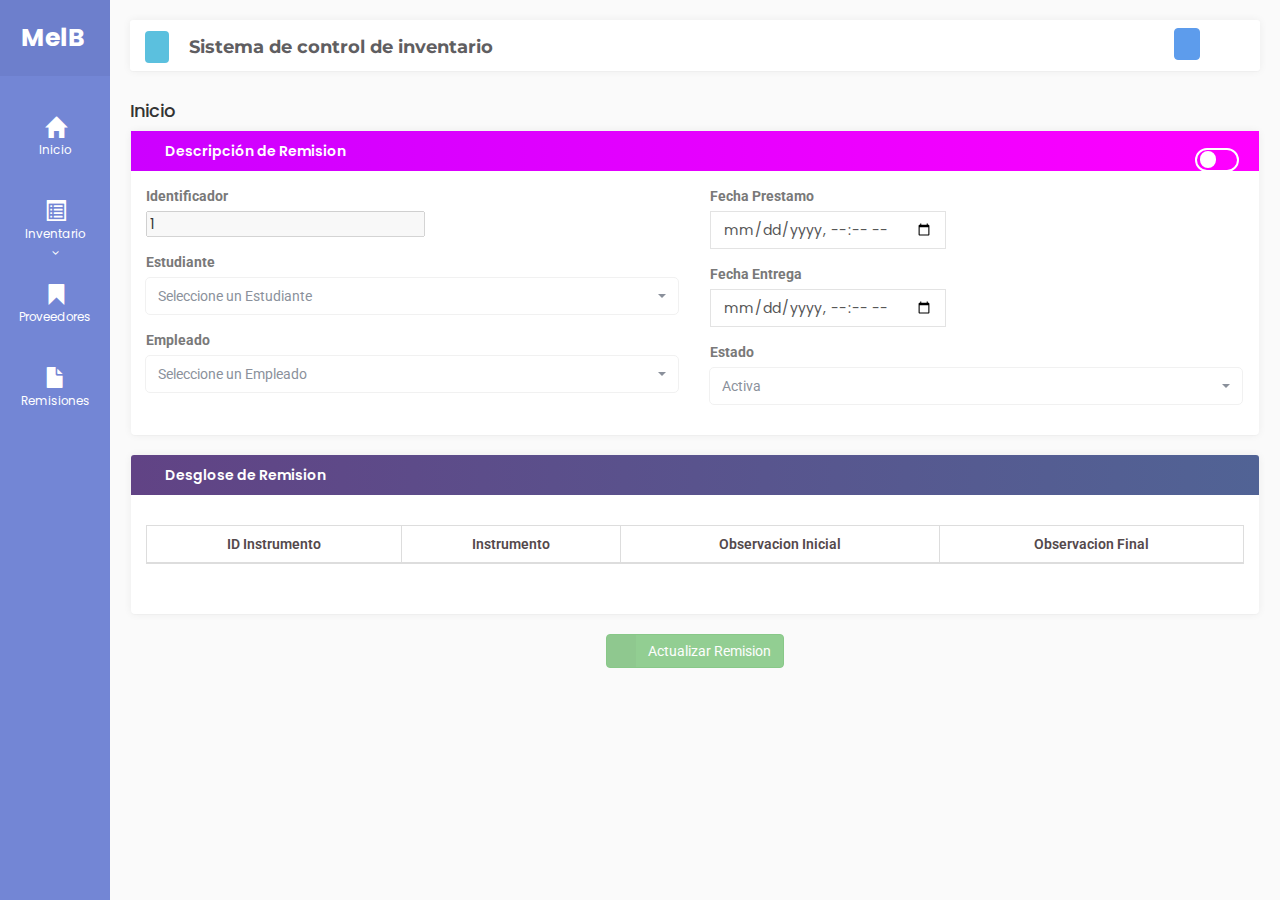
==== MelB/index.html @ 1e30f890 "29-04-2018 10:03" ====
<!DOCTYPE html>
<html>
<head>
        <meta http-equiv="Content-Type" content="text/html; charset=utf-8"/>
        <meta name="viewport" content="width=device-width, initial-scale=1.0"/>
        <meta http-equiv="X-UA-Compatible" content="IE=edge"/>
        <meta name="viewport" content="width=device-width, user-scalable=no, initial-scale=1.0, maximum-scale=1.0, minimum-scale=1.0"/>       
        <title>MelB - Sistema de inventario</title>        
        <link rel="Shortcut Icon" href="favicon.ico" type="image/x-icon"/>     
        <!-- Boostrap, fuentes e iconos -->
        <link rel="stylesheet" href="https://maxcdn.bootstrapcdn.com/bootstrap/3.3.7/css/bootstrap.min.css"/>
        <link href="https://fonts.googleapis.com/css?family=Roboto" rel="stylesheet">
        <link rel="stylesheet" href="https://code.ionicframework.com/ionicons/2.0.1/css/ionicons.min.css">       
        <link href="https://fonts.googleapis.com/css?family=Montserrat" rel="stylesheet">

        <!-- Plugins CSS -->
        <link href="plugins/datatables/jquery.dataTables.min.css" rel="stylesheet" type="text/css"/>
        <link href="plugins/datatables/buttons.bootstrap.min.css" rel="stylesheet" type="text/css"/>  
        <link href="plugins/bootstrap-select/css/bootstrap-select.min.css" rel="stylesheet" />  
        <link href="plugins/datatables/dataTables.bootstrap.min.css" rel="stylesheet" type="text/css"/>
        <link href="plugins/bootstrap-colorpicker/css/bootstrap-colorpicker.min.css" rel="stylesheet">
        <link href="plugins/bootstrap-touchspin/css/jquery.bootstrap-touchspin.min.css" rel="stylesheet" />
        <link href="plugins/SweetAlert/sweetalert2.min.css" rel="stylesheet">
        <link href="Content/Estilos.css" rel="stylesheet" /> 
</head>
<body>
    <!--Contenedor Global-->
    <div class="wrapper">
        <!-- Contenedor SideBar-->
        <div class="contentsidebar">                
            <!-- Sidebar Holder -->
            <nav id="sidebar" class="active">
                <div class="sidebar-header">
                    <h3>Musica en los barrios</h3>
                    <strong>MelB</strong>
                </div>
                <ul class="list-unstyled components">
                    <li id="menuinicio">
                        <a href="#">
                            <i class="glyphicon glyphicon-home"></i>
                            Inicio
                        </a>
                    </li>                                                                                                       
                    <li>
                        <a href="#pageSubmenu" data-toggle="collapse" aria-expanded="false">
                            <i class="glyphicon glyphicon-list-alt"></i>
                                Inventario
                        </a>

                        <ul class="collapse list-unstyled" aria-expanded="true" id="pageSubmenu">
                            <li id="estuchessubmenu"><a href="#">Estuches</a></li>
                            <li id="instrumentossubmenu"><a href="#">Instrumentos</a></li>                                                           
                        </ul>
                        <a href ="#"  id="proveedoressubmenu" >
                            <i class="glyphicon glyphicon-bookmark"></i> Proveedores                                
                        </a>
                        <a href="#" id="remisionessubmenu" >
                            <i class="glyphicon glyphicon-file"></i> Remisiones
                        </a>
                    </li>                        
                </ul>
                
            </nav>
        </div>
        

        <!-- Page Content Holder - Contenedor NavBar-->
        <div id="content">
            <nav class="navbar navbar-default" id="cabezera_header">
                <div class="container-fluid">

                    <div class="navbar-header" id="Header_Nav">
                        <button type="button" id="sidebarCollapse" class="btn btn-info navbar-btn">
                            <i class="ion-navicon-round" data-pack="default" data-tags="menu, hamburger, slide menu"></i>
                        </button>
                    </div>

                    <div class="collapse navbar-collapse" id="bs-example-navbar-collapse-1">
                        <ul class="nav navbar-nav navbar-left">
                            <h3 class="TextNavHeader"> Sistema de control de inventario</h3>                                        
                        </ul>
                        <ul class="nav navbar-nav navbar-right" id="Form_Right">                

                            <form class="navbar-form navbar-left" role="search">
                                <button id="Actualizar" type="button" class="btn waves-effect waves-light btn-primary btn-color" onclick="">
                                    <i class="ion-loop" data-pack="default" data-tags="refresh"></i>                                  
                                </button>
                                <button id="ADD" type="button" class="btn waves-effect waves-light btn-primary btn-color">
                                    <span class="btn-label"><i class="ion-music-note" data-pack="default" data-tags="add, include, new, invite, +"></i>
                                    </span>   Añadir Instrumento               
                                </button>
                                <div class="input-group m-t-10" id="Busqueda_Form">
                                    <input type="number" id="Descripcion_Instrumento" class="form-control" placeholder="ID" maxlength="50">
                                    <span class="input-group-btn">
                                        <button id="Buscar_Boton" type="button" class="btn waves-effect waves-light btn-primary btn-color"><i class="ion-search active" data-pack="default" data-tags="magnifying glass"></i></button>
                                    </span>
                                </div>
                            </form>
                        </ul>                            
                    </div>
                </div>
            </nav>


            <div>                    
                <!--  contenedor extra para las vistas del sidebar-->
                <div id="Inicio">
                    <h4>Inicio</h4>                                                                                
                </div>
               
                <div id="Instrumentos">
                    <div class="row" id="row_instrumento"> 

                         <div class="panel panel-color panel-danger">
                            <div class="panel-heading">
                                <i class="ion-search" aria-hidden="true"></i>
                                <h3 class="TextoHeader">Filtros</h3>                                        
                            </div>
                            <div class="panel-body">
                               
                            </div>
                        </div>

                        <div class="panel panel-color panel-danger">
                            <div class="panel-heading">
                                <i class="ion-music-note" aria-hidden="true"></i>
                                <h3 class="TextoHeader">Instrumentos registrados en inventario</h3>                                        
                            </div>
                            <div class="panel-body">
                                <div class="table-responsive">
                                    <table id="Instrumento_T" class="table table-striped table-bordered dt-responsive nowrap">
                                        <thead>
                                            <tr>
                                                <th>ID</th>
                                                <th>Imagen</th>
                                                <th>Tipo</th>
                                                <th>Marca</th>
                                                <th>Disponibilidad</th>
                                                <th>Ubicación</th>
                                                <th>Detalle</th>
                                                <th>Eliminar</th>                                                           
                                            </tr>
                                        </thead>
                                        <tbody id="Instrumento_TBody">                                                                                                                                                                                          
                                        </tbody>
                                    </table>
                                </div>
                            </div>
                        </div>
                    </div>             
                </div>

                <div id="Instrumento_Detalle">
                    <div class="row" id="row_instrumento_Detalle">                     
                        <div class="panel panel-color panel-danger ">
                            <div class="panel-heading">                                        
                                <i class="ion-music-note" aria-hidden="true"></i>
                                <h3 id="Header_Instrumento_Texto" class="TextoHeader">Descripción del instrumento</h3>
                                <div class="FlotarDerecha">
                                    <i class="ion-grid" data-pack="default" data-tags="menu"></i>                           
                                    <div class="onoffswitch">                                             
                                        <input type="checkbox" name="onoffswitch" class="onoffswitch-checkbox" id="Switch_Editar">
                                        <label class="onoffswitch-label" for="Switch_Editar">
                                            <span class="onoffswitch-inner"></span>
                                            <span class="onoffswitch-switch"></span>
                                        </label>
                                    </div>
                                </div>
                            </div>
                            
                            <div class="panel-body">
                                <div class="row">
                                    <div class="col-sm-3 ">
                                        <img id="Imagen_Instrumento" class="img-thumbnail">
                                        <input type="file" name="Cambiar_Imagen_Instrumento" id="Imagen_Archivo" onchange="Imagen_Instrumento(event)" accept="image/x-png,image/gif,image/jpeg" >
                                        <button id="Cambiar_Imagen_Instrumento" type="button" class="btn btn-Custom" disabled>
                                           <span class="btn-label"><i class="ion-image" data-pack="default" data-tags="photo"></i></span>
                                            Cambiar imagen
                                        </button>                                               
                                    </div>

                                    <div class="col-sm-9 ">
                                        <div class="row">
                                            <div class="col-md-6">
                                                <div class="p-20">
                                                    <form>
                                                        <div class="form-group">
                                                            <label class="control-label">Identificador</label>
                                                            <div class="form-group">
                                                                <input id="ID_Instrumento" type="text" value="1" name="ID_Instrumento" data-bts-min="1" data-bts-max="2000000"  data-bts-mousewheel="true" data-bts-button-down-class="btn waves-effect waves-light btn-primary btn-color" data-bts-button-up-class="btn waves-effect waves-light btn-primary btn-color" disabled />
                                                            </div>
                                                        </div>

                                                        <div class="form-group">
                                                            <label class="control-label">Color</label>
                                                            <div class="input-group m-t-10">
                                                                <select id="Color_Instrumento" class="selectpicker" data-style="btn-white" disabled>
                                                                    <option>Rojo</option>
                                                                    <option >Naranja</option>
                                                                    <option >Amarillo</option>
                                                                    <option >Morado</option>
                                                                    <option >Azul</option>
                                                                    <option >Verde</option>
                                                                    <option >Rosado</option>
                                                                    <option >Negro</option>
                                                                    <option >Gris</option>
                                                                </select>                       
                                                            </div>    
                                                        </div>

                                                        <div class="form-group">
                                                            <label class="control-label">Proveedor</label>
                                                            <div class="input-group m-t-10">                         
                                                                <select data-live-search="true" name="Proveedor_Instrumento" id="Proveedor_Instrumento" class="selectpicker" data-style="btn-white" disabled>
                                                                </select>                    
                                                            </div>
                                                        </div> 

                                                        <div class="form-group">
                                                            <label class="control-label">Material</label>
                                                                <div class="input-group m-t-10">                            
                                                                    <select id="Material_Instrumento" class="selectpicker" data-style="btn-white" disabled>
                                                                        <option>Madera</option>
                                                                        <option>Metal</option>
                                                                        <option>Plastico</option>                
                                                                    </select>                    
                                                                </div>
                                                        </div>   

                                                        <div class="form-group">
                                                            <label class="control-label">Estado</label>
                                                            <div class="input-group m-t-10">
                                                               <select id="Estado_Instrumento" class="selectpicker" data-style="btn-white"     disabled>
                                                                    <option >Excelente</option>
                                                                    <option >Muy bueno</option>
                                                                    <option >Bueno</option>
                                                                    <option >Deteriorado</option>
                                                                    <option >Extraviado</option>
                                                                </select>                    
                                                            </div>
                                                        </div>    

                                                        <div class="form-group" id="Estante_Campo">
                                                            <label class="control-label">Estante</label>
                                                            <div class="form-group">
                                                                <input id="Estante_Instrumento" type="text" value="1" name="Estante" data-bts-min="1" data-bts-max="20"  data-bts-mousewheel="true" data-bts-button-down-class="btn waves-effect waves-light btn-primary btn-color" data-bts-button-up-class="btn waves-effect waves-light btn-primary btn-color" disabled />
                                                            </div>
                                                        </div>

                                                        <div class="form-group" id="Campo_Aula">
                                                            <label class="control-label">Aula</label>
                                                            <div class="input-group m-t-10">
                                                               <select id="Aula_Clase" class="selectpicker" data-style="btn-white"     disabled>
                                                                   
                                                                </select>                    
                                                            </div>
                                                        </div>  
                                                    </form>
                                                </div>
                                            </div>
                                                
                                            <div class="col-md-6">
                                                <div class="p-20">
                                                    <form>     
                                                        <div class="form-group"> 
                                                            <label class="control-label">Tipo</label>
                                                                <div class="input-group m-t-10">                                                   
                                                                    <select id="Tipo_Instrumento" class="selectpicker" data-style="btn-white" disabled>
                                                                        <optgroup label="Viento">
                                                                            <option>Flauta Dulce</option>
                                                                            <option>Flauta Traversa</option>
                                                                            <option>Clarinete</option>
                                                                        </optgroup>
                                                                        <optgroup label="Cuerda">
                                                                            <option>Violin</option> 
                                                                            <option>Viola</option> 
                                                                            <option>Cello</option>                               
                                                                        </optgroup>
                                                                        <optgroup label="Guitarra">
                                                                            <option>Guitarra</option>
                                                                        </optgroup>
                                                                    </select>                    
                                                                </div>
                                                        </div>
                                                        
                                                        <div class="form-group">
                                                            <label class="control-label">Marca</label>
                                                                <div class="input-group m-t-10">
                                                                    <input id="Marca_Instrumento" type="text" class="form-control" placeholder="Marca del instrumento" maxlength="25" disabled>
                                                                    <span class="input-group-btn">
                                                                        <button type="button" class="btn waves-effect waves-light btn-primary btn-color"><i class="ion-pricetag" data-pack="default" data-tags="credit, debit, money, shopping, cash, dollars, $"></i></button>
                                                                    </span>
                                                                </div>
                                                        </div>

                                                        <div class="form-group">
                                                            <label class="control-label">Estuche</label>
                                                                <div class="input-group m-t-10" disabled>                                       
                                                                    <select data-live-search="true" id="Estuche_Instrumento" name="Estuche_Instrumento" title="Selecciona un estuche" class="selectpicker" data-style="btn-white" disabled>
                                                                    </select>                    
                                                                </div>
                                                        </div>        

                                                        <div class="form-group">
                                                            <label class="control-label">Descripción</label>
                                                            <div class="input-group m-t-10">
                                                                <input id="Descripcion_Inst" type="text" class="form-control" placeholder="Descripción del instrumento" maxlength="50" disabled>
                                                                <span class="input-group-btn">
                                                                    <button type="button" class="btn waves-effect waves-light btn-primary btn-color"><i class="ion-clipboard" data-pack="default" data-tags="credit, debit, money, shopping, cash, dollars, $"></i></button>
                                                                </span>
                                                            </div>
                                                        </div>

                                                        <div class="form-group">
                                                            <label class="control-label">Ubicación</label>
                                                            <div class="input-group m-t-10">                                                            
                                                                <select id="Ubicacion_Instrumento" class="selectpicker" data-style="btn-white" disabled>        
                                                                    <option>Bodega</option>
                                                                    <option>Aula</option>
                                                                </select>                    
                                                            </div>
                                                        </div>  

                                                        <div class="form-group" id="Form_gaveta">
                                                            <label class="control-label">Gaveta</label>
                                                                <div class="form-group">
                                                                    <input id="Gaveta_Instrumento" type="text" value="1" name="Gaveta" data-bts-min="1" data-bts-max="20"  data-bts-mousewheel="true" data-bts-button-down-class="btn waves-effect waves-light btn-primary btn-color" data-bts-button-up-class="btn waves-effect waves-light btn-primary btn-color" disabled />
                                                                </div>
                                                        </div>  
                                                    </form>
                                                </div>
                                            </div>                                                                                              
                                        </div>

                                        <div class="col-md-12 text-center">
                                            <button id="Actualizar_Instrumento" type="button" class="btn btn-success" disabled>
                                               <span class="btn-label"><i class="ion-upload active" data-pack="default" data-tags="storage, cloud"></i></span>Actualizar instrumento
                                            </button>  
                                        </div>
                                    </div>
                                </div>
                            </div>
                        </div>

                        <div class="panel panel-color panel-danger" id="Panel_Accesorios">
                            <div class="panel-heading Accesorios">                                        
                                <i class="ion-cube" aria-hidden="true"></i>
                                <h3 class="TextoHeader">Accesorios del instrumento</h3>
                                <div class="FlotarDerecha">
                                    <a href="javascript:void(0);" id="Añadir_Accesorio">
                                        <i class="ion-plus-round" data-pack="default" data-tags="menu"></i>    
                                    </a>                                                          
                                </div>
                            </div>
                            
                            <div class="panel-body ExtraPadding">
                                <div class="row">
                                    <table id="Accesorios_T" class="table table-striped table-bordered dt-responsive nowrap">
                                        <thead>
                                            <tr>
                                                <th>Nombre</th>
                                                <th>Descripcion</th>                                  
                                                <th>Actualizar</th>
                                                <th>Eliminar</th>                                                           
                                            </tr>
                                        </thead>
                                        <tbody id="Accesorios_TBody">                                                                                                                                                                                          
                                        </tbody>
                                    </table>
                                </div>
                            </div>
                        </div>                                            
                    </div>
                </div>               

                <div id="Proveedores">
                    <div class="row" id="row_proveedor">                     
                       <div class="panel panel-color panel-danger">
                            <div class="panel-heading2">
                                <i class="ion-person" aria-hidden="true"></i>
                                <h3 class="TextoHeader">Proveedores de Instrumentos</h3>
                            </div>
                            <div class="panel-body">
                                <div class="table-responsive">
                                    <table id="Proveedor_T" class="table table-striped table-bordered dt-responsive nowrap">
                                        <thead>
                                            <tr>
                                                <th>ID</th>
                                                <th>Imagen</th>
                                                <th>Nombre</th>
                                                <th>Telefono #1</th>
                                                <th>Correo</th>
                                                <th>Detalle</th>
                                                <th>Eliminar</th>                                                           
                                            </tr>
                                        </thead>
                                        <tbody id="Proveedor_TBody">
                                        </tbody>
                                    </table>
                                </div>
                            </div>
                        </div>
                    </div>
                </div>

                <div id="Proveedor_Detalle">
                    <div class="row" id="row_proveedor_Detalle">                     
                        <div class="panel panel-color panel-danger ">
                            <div class="panel-heading2">                                        
                                <i class="ion-person" aria-hidden="true"></i>
                                <h3 id="Header_Proveedor_Texto" class="TextoHeader">Descripción del Proveedor</h3>
                                <div class="FlotarDerecha">
                                    <i class="ion-grid" data-pack="default" data-tags="menu"></i>                           
                                    <div class="onoffswitch">                                             
                                        <input type="checkbox" name="onoffswitch" class="onoffswitch-checkbox" id="Switch_Editar_Proveedor">
                                        <label class="onoffswitch-label" for="Switch_Editar_Proveedor">
                                            <span class="onoffswitch-inner"></span>
                                            <span class="onoffswitch-switch"></span>
                                        </label>
                                    </div>
                                </div>
                            </div>
                            
                            <div class="panel-body">
                                <div class="row">
                                    <div class="col-sm-3 ">
                                        <img id="Imagen_Proveedor" class="img-thumbnail">
                                        <input type="file" name="Cambiar_Imagen_Proveedor" id="Imagen_Archivo_Proveedor" onchange="Imagen_Proveedor(event)" accept="image/x-png,image/gif,image/jpeg" >
                                        <button id="Cambiar_Imagen_Proveedor" type="button" class="btn btn-Custom" disabled>
                                           <span class="btn-label"><i class="ion-image" data-pack="default" data-tags="photo"></i></span>
                                            Cambiar imagen
                                        </button>                                               
                                    </div>

                                    <div class="col-sm-9">
                                        <div class="row">
                                            <div class="col-md-6">
                                                <div class="p-20">
                                                    <form>
                                                        <div class="form-group">
                                                            <label class="control-label">Identificador</label>
                                                            <div class="form-group">
                                                                <input id="ID_Proveedor" type="text" value="1" name="ID_Proveedor" data-bts-min="1" data-bts-max="2000000"  data-bts-mousewheel="true" data-bts-button-down-class="btn waves-effect waves-light btn-primary btn-color" data-bts-button-up-class="btn waves-effect waves-light btn-primary btn-color" disabled />
                                                            </div>
                                                        </div>

                                                        <div class="form-group">
                                                            <label class="control-label">Telefono #1</label>
                                                            <div class="input-group m-t-10">
                                                                <input id="Telefono1_Proveedor" type="text" class="form-control" placeholder="Telefono del Proveedor" maxlength="8" disabled>
                                                                <span class="input-group-btn">
                                                                    <button type="button" class="btn waves-effect waves-light btn-primary btn-color"><i class="ion-social-whatsapp" data-pack="default" data-tags="credit, debit, money, shopping, cash, dollars, $"></i></button>
                                                                </span>
                                                            </div>
                                                        </div> 

                                                        <div class="form-group">
                                                            <label class="control-label">Telefono #2</label>
                                                            <div class="input-group m-t-10">
                                                                <input id="Telefono2_Proveedor" type="text" class="form-control" placeholder="Telefono del Proveedor" maxlength="8" disabled>
                                                                <span class="input-group-btn">
                                                                    <button type="button" class="btn waves-effect waves-light btn-primary btn-color"><i class="ion-social-whatsapp" data-pack="default" data-tags="credit, debit, money, shopping, cash, dollars, $"></i></button>
                                                                </span>
                                                            </div>
                                                        </div>       
                                                    </form>
                                                </div>
                                            </div>
                                                
                                            <div class="col-md-6">
                                                <div class="p-20">
                                                    <form>     
                                                        <div class="form-group">
                                                            <label class="control-label">Nombre</label>
                                                                <div class="input-group m-t-10">
                                                                    <input id="Nombre_Proveedor" type="text" class="form-control" placeholder="Nombre del Proveedor" maxlength="30" disabled>
                                                                    <span class="input-group-btn">
                                                                        <button type="button" class="btn waves-effect waves-light btn-primary btn-color"><i class="ion-android-create" data-pack="default" data-tags="credit, debit, money, shopping, cash, dollars, $"></i></button>
                                                                    </span>
                                                                </div>
                                                        </div>

                                                        <div class="form-group">
                                                            <label class="control-label">Dirección</label>
                                                                <div class="input-group m-t-10">
                                                                    <input id="Direccion_Proveedor" type="text" class="form-control" placeholder="Direccion del Proveedor" maxlength="150" disabled>
                                                                    <span class="input-group-btn">
                                                                        <button type="button" class="btn waves-effect waves-light btn-primary btn-color"><i class="ion-android-map" data-pack="default" data-tags="credit, debit, money, shopping, cash, dollars, $"></i></button>
                                                                    </span>
                                                                </div>
                                                        </div>

                                                        <div class="form-group">
                                                            <label for="Correo_Proveedor" class="control-label">Correo</label>
                                                            <div class="input-group m-t-10">
	                                                            <input id="Correo_Proveedor" type="email" name="email" class="form-control" placeholder="Correo del Proveedor" maxlength="50" disabled>
    	                                                    		<span class="input-group-btn">
                                                            		<button type="button" class="btn waves-effect waves-light btn-primary btn-color"><i class="ion-at" data-pack="default" data-tags="credit, debit, money, shopping, cash, dollars, $"></i></button>
                                                        		</span>
                                                            </div>
                                                        </div>

                                                    </form>
                                                </div>
                                            </div>                                                                                              
                                        </div>

                                        <div class="col-md-12 text-center">
                                            <button id="Actualizar_Proveedor" type="button" class="btn btn-success" disabled>
                                               <span class="btn-label"><i class="ion-upload active" data-pack="default" data-tags="storage, cloud"></i></span>Actualizar Proveedor
                                            </button>  
                                        </div>

                                    </div>
                                </div>
                            </div>
                        </div>
                    </div>
                </div>

                <div id="Remisiones">
                    <div class="row" id="row_remisiones">                     
                       <div class="panel panel-color panel-danger">
                            <div class="panel-heading4">
                                <i class="ion-clipboard" aria-hidden="true"></i>
                                <h3 class="TextoHeader">Remisiones de Préstamos de Instrumentos</h3>
                            </div>
                            
                            <div class="panel-body">
                                <div class="table-responsive">
                                    <table id="Remision_T" class="table table-striped table-bordered dt-responsive nowrap">
                                        <thead>
                                            <tr>
                                                <th>Numero de remisión</th>
                                                <th>Asignada A</th>
                                                <th>Estado</th>
                                                <th>Detalle</th>
                                                <th>Eliminar</th>
                                            </tr>
                                        </thead>
                                        <tbody id="Remision_TBody">
                                        </tbody>
                                    </table>
                                </div>
                            </div>
                        </div>
                    </div>                              
                </div>
                
                <div id="Remision_Detalle">
                    <div class="row" id="row_remisiones_Descripcion">                     
                        <div class="panel panel-color panel-danger">
                            <div class="panel-heading4">                                        
                                <i class="ion-clipboard" aria-hidden="true"></i>
                                <h3 id="Header_Remision_Texto" class="TextoHeader">Descripción de Remision</h3>
                                <div class="FlotarDerecha">
                                    <i class="ion-grid" data-pack="default" data-tags="menu"></i>                           
                                    <div class="onoffswitch">                                             
                                        <input type="checkbox" name="onoffswitch" class="onoffswitch-checkbox" id="Switch_Editar_Remision">
                                        <label class="onoffswitch-label" for="Switch_Editar_Remision">
                                            <span class="onoffswitch-inner"></span>
                                            <span class="onoffswitch-switch"></span>
                                        </label>
                                    </div>
                                </div>
                            </div>
                            
                            <div class="panel-body">
                                <div class="row">

                                    <div class="col-sm-12">
                                        <div class="row">
                                            <div class="col-md-6">
                                                <div class="p-20">
                                                    <form>

                                                        <div class="form-group">
                                                            <label class="control-label">Identificador</label>
                                                            <div class="form-group">
                                                                <input id="ID_Remision" type="text" value="1" name="ID_Remision" data-bts-min="1" data-bts-max="2000000"  data-bts-mousewheel="true" data-bts-button-down-class="btn waves-effect waves-light btn-primary btn-color" data-bts-button-up-class="btn waves-effect waves-light btn-primary btn-color" disabled />
                                                            </div>
                                                        </div>

                                                        <div class="form-group">
                                                            <label class="control-label">Estudiante</label>
                                                            <div class="input-group m-t-10">
                                                                <select id="ID_Estudiante_Remision" title="Seleccione un Estudiante" class="selectpicker" data-style="btn-white" disabled>
                                                                </select>                       
                                                            </div>    
                                                        </div>

                                                        <div class="form-group">
                                                            <label class="control-label">Empleado</label>
                                                                <div class="input-group m-t-10">                            
                                                                    <select id="ID_Empleado_Remision" title="Seleccione un Empleado" class="selectpicker" data-style="btn-white" disabled>            
                                                                    </select>                    
                                                                </div>
                                                        </div>                                                   
                                                    </form>
                                                </div>
                                            </div>                                                
                                            <div class="col-md-6">
                                                <div class="p-20">
                                                    <form>     

                                                        <div class="form-group"> 
                                                            <label class="control-label">Fecha Prestamo</label>
                                                            <div class="input-group m-t-10">                                             
                                                                <input class="form-control" id="Fecha_Prestamo_Remision" type="datetime-local" name="Fecha_Prestamo_Remision" pattern="[0-9]{4}-[0-9]{2}-[0-9]{2}T[0-9]{2}:[0-9]{2}" required>
                                                            </div>
                                                        </div>
                                                                
                                                        <div class="form-group">
                                                            <label class="control-label">Fecha Entrega</label>
                                                            <div class="input-group m-t-10">                                             
                                                                <input class="form-control" id="Fecha_Entrega_Remision" type="datetime-local" name="Fecha_Entrega_Remision" pattern="[0-9]{4}-[0-9]{2}-[0-9]{2}T[0-9]{2}:[0-9]{2}" required>
                                                            </div>                                      
                                                        </div>

                                                        <div class="form-group">
                                                            <label class="control-label">Estado</label>
                                                            <div class="input-group m-t-10">
                                                                <select id="Estado_Remision" class="selectpicker" title="Activa" data-style="btn-white" disabled>
                                                                    <option>Activa</option>
                                                                    <option >Cancelada</option>
                                                                    <option >Expirada</option>
                                                                </select>                       
                                                            </div>    
                                                        </div>
                                                        
                                                    </form>
                                                </div>
                                            </div>                                                                                              
                                        </div>
                                        
                                    </div>
                                </div>
                            </div>
                        </div>                                            

                        <div class="panel panel-color panel-danger" id="Panel_Desglose_Remision">
                                            <div class="panel-heading Accesorios">                                        
                                                <i class="ion-cube" aria-hidden="true"></i>
                                                <h3 class="TextoHeader">Desglose de Remision</h3>
                                                <div class="FlotarDerecha">
                                                    <a href="javascript:void(0);" id="Añadir_Desglose_Remision">
                                                        <i class="ion-plus-round" data-pack="default" data-tags="menu"></i>    
                                                    </a>                                                          
                                                </div>
                                            </div>
                                            
                                            <div class="panel-body ExtraPadding">
                                                <div class="row">
                                                   <table id="Desglose_Remision_T" class="table table-striped table-bordered dt-responsive nowrap">
                                                            <thead>
                                                                <tr>
                                                                    <th>ID Instrumento</th>
                                                                    <th>Instrumento</th>
                                                                    <th>Observacion Inicial</th>
                                                                    <th>Observacion Final</th>
                                                                </tr>
                                                            </thead>
                                                            <tbody id="Desglose_Remision_TBody">
                                                            </tbody>
                                                        </table>
                                                </div>
                                            </div>
                        </div> 
                    </div>
                    <div class="col-md-12 text-center">
                        <button id="Actualizar_Remision" type="button" class="btn btn-success" disabled>
                           <span class="btn-label"><i class="ion-upload active" data-pack="default" data-tags="storage, cloud"></i></span>Actualizar Remision
                        </button>  
                    </div>
                </div>

                <div id="Estuches">
                    <div class="row" id="row_estuches">                     
                       <div class="panel panel-color panel-danger">
                            <div class="panel-heading3">
                                <i class="ion-bag" aria-hidden="true"></i>
                                <h3 class="TextoHeader">Estuches correspondientes a Instrumentos en Inventario</h3>
                            </div>
                            <div class="panel-body">
                                <div class="table-responsive">
                                    <table id="Estuche_T" class="table table-striped table-bordered dt-responsive nowrap">
                                        <thead>
                                            <tr>
                                                <th>ID</th>                                                
                                                <th>Imagen</th>
                                                <th>Tipo Estuche</th>
                                                <th>Marca</th>
                                                <th>Disponibilidad</th>
                                                <th>Color</th>
                                                <th>Detalle</th>
                                                <th>Eliminar</th>
                                            </tr>
                                        </thead>
                                        <tbody id="Estuche_TBody">

                                        </tbody>
                                    </table>
                                </div>
                            </div>
                        </div>
                    </div>                                                      
                </div>     

                <div id="Estuche_Detalle">
                    <div class="row" id="row_estuches_Descripcion">                     
                        <div class="panel panel-color panel-danger">
                            <div class="panel-heading3">                                        
                                <i class="ion-bag" aria-hidden="true"></i>
                                <h3 id="Header_Estuche_Texto" class="TextoHeader">Descripción del Estuche</h3>
                                <div class="FlotarDerecha">
                                    <i class="ion-grid" data-pack="default" data-tags="menu"></i>                           
                                    <div class="onoffswitch">                                             
                                        <input type="checkbox" name="onoffswitch" class="onoffswitch-checkbox" id="Switch_Editar_Estuche">
                                        <label class="onoffswitch-label" for="Switch_Editar_Estuche">
                                            <span class="onoffswitch-inner"></span>
                                            <span class="onoffswitch-switch"></span>
                                        </label>
                                    </div>
                                </div>
                            </div>
                            
                            <div class="panel-body">
                                <div class="row">
                                    <div class="col-sm-3 ">
                                        <img id="Imagen_Estuche" class="img-thumbnail">
                                        <input type="file" name="Cambiar_Imagen_Estuche" id="Imagen_Archivo_Estuche" onchange="Imagen_Estuche(event)">
                                        <button id="Cambiar_Imagen_Estuche" type="button" class="btn btn-Custom" disabled>
                                           <span class="btn-label"><i class="ion-image" data-pack="default" data-tags="photo"></i></span>
                                            Cambiar imagen
                                        </button>                                               
                                    </div>

                                    <div class="col-sm-9 ">
                                        <div class="row">
                                            <div class="col-md-6">
                                                <div class="p-20">
                                                    <form>

                                                        <div class="form-group">
                                                            <label class="control-label">Identificador</label>
                                                            <div class="form-group">
                                                                <input id="ID_Estuche" type="text" value="1" name="ID_Estuche" data-bts-min="1" data-bts-max="2000000"  data-bts-mousewheel="true" data-bts-button-down-class="btn waves-effect waves-light btn-primary btn-color" data-bts-button-up-class="btn waves-effect waves-light btn-primary btn-color" disabled />
                                                            </div>
                                                        </div>

                                                        <div class="form-group">
                                                            <label class="control-label">Color</label>
                                                            <div class="input-group m-t-10">
                                                                <select id="Color_Estuche" class="selectpicker" data-style="btn-white" disabled>
                                                                    <option>Rojo</option>
                                                                    <option >Naranja</option>
                                                                    <option >Amarillo</option>
                                                                    <option >Morado</option>
                                                                    <option >Azul</option>
                                                                    <option >Verde</option>
                                                                    <option >Rosado</option>
                                                                    <option >Negro</option>
                                                                    <option >Gris</option>
                                                                </select>                       
                                                            </div>    
                                                        </div>

                                                        <div class="form-group">
                                                            <label class="control-label">Material</label>
                                                                <div class="input-group m-t-10">                            
                                                                    <select id="Material_Estuche" class="selectpicker" data-style="btn-white" disabled>
                                                                        <option>Plastico</option>                
                                                                        <option>Tela</option>                
                                                                    </select>                    
                                                                </div>
                                                        </div>                                                   
                                                    </form>
                                                </div>
                                            </div>                                                
                                            <div class="col-md-6">
                                                <div class="p-20">
                                                    <form>     
                                                        <div class="form-group"> 
                                                            <label class="control-label">Tipo Estuche</label>
                                                                <div class="input-group m-t-10">                                                   
                                                                    <select id="Tipo_Estuche" class="selectpicker" data-style="btn-white" disabled>
                                                                        <optgroup label="Viento">
                                                                            <option>Flauta Dulce</option>
                                                                            <option>Flauta Traversa</option>
                                                                            <option>Clarinete</option>
                                                                        </optgroup>
                                                                        <optgroup label="Cuerda">
                                                                            <option>Violin</option> 
                                                                            <option>Viola</option> 
                                                                            <option>Cello</option>                               
                                                                        </optgroup>
                                                                        <optgroup label="Guitarra">
                                                                            <option>Guitarra</option>
                                                                        </optgroup>
                                                                    </select>                    
                                                                </div>
                                                        </div>
                                                        
                                                        <div class="form-group">
                                                            <label class="control-label">Marca</label>
                                                                <div class="input-group m-t-10">
                                                                    <input id="Marca_Estuche" type="text"  class="form-control" placeholder="Marca del estuche" maxlength="20" disabled>
                                                                    <span class="input-group-btn">
                                                                        <button type="button" class="btn waves-effect waves-light btn-primary btn-color"><i class="ion-flag" data-pack="default" data-tags="credit, debit, money, shopping, cash, dollars, $"></i></button>
                                                                    </span>
                                                                </div>
                                                        </div>

                                                        <div class="form-group">
                                                            <label class="control-label">Estado</label>
                                                            <div class="input-group m-t-10">
                                                            <select id="Estado_Estuche" class="selectpicker" data-style="btn-white" disabled>
                                                                    <option >Excelente</option>
                                                                    <option >Muy bueno</option>
                                                                    <option >Bueno</option>
                                                            </select>                    
                                                            </div>
                                                        </div>    

                                                    </form>
                                                </div>
                                            </div>                                                                                              
                                        </div>

                                        <div class="col-md-12 text-center">
                                            <button id="Actualizar_Estuche" type="button" class="btn btn-success" disabled>
                                               <span class="btn-label"><i class="ion-upload active" data-pack="default" data-tags="storage, cloud"></i></span>Actualizar estuche
                                            </button>  
                                        </div>
                                    </div>
                                </div>
                            </div>
                        </div>                                            
                    </div>
                </div>

            </div>

        </div>
    </div>

     <script src="Scripts/jquery-3.0.0.min.js"></script>
     <script src="plugins/jquery-ui/jquery-ui.min.js"></script>

     <!-- Plugins Boostrap -->     
     <script src="plugins/datatables/jquery.dataTables.min.js"></script>
     <script src="plugins/datatables/dataTables.bootstrap.js"></script>
     <script src="plugins/bootstrap-select/js/bootstrap-select.min.js" type="text/javascript"></script>
     <script src="plugins/bootstrap-maxlength/bootstrap-maxlength.min.js"></script>
     <script src="plugins/bootstrap-touchspin/js/jquery.bootstrap-touchspin.min.js" type="text/javascript"></script>
     <script src="plugins\notifications\notify.min.js"></script>

     <!-- Plugins Alertas -->
     <script src="plugins\SweetAlert/sweetalert2.min.js"></script>
     <!-- Cargando Boostrap y sus dependencias -->
     <script src="Scripts/bootstrap.min.js"></script>             
    
     <!-- Scripts de MeLB -->
     <script src="Scripts/EventoNavegador.js"></script>

     <!-- Scripts Web API-->
     <script src="Scripts/WebAPI/Instrumentos.js"></script>          
     <script src="Scripts/WebAPI/Proveedor.js"></script>
     <script src="Scripts/WebAPI/Remision.js"></script>
     <script src="Scripts/WebAPI/Accesorio.js"></script>
     <script src="Scripts/WebAPI/Estuche.js"></script>
     <script src="Scripts/WebAPI/Aula.js"></script>

</body>
</html>
---- MelB/Content/Estilos.css ----
/*
    DEMO STYLE
*/
@import "https://fonts.googleapis.com/css?family=Poppins:300,400,500,600,700";


body {
    font-family: 'Poppins', sans-serif;
    background: #fafafa;
}

p {
    font-family: 'Poppins', sans-serif;
    font-size: 1.1em;
    font-weight: 300;
    line-height: 1.7em;
    color: #999;
}

a, a:hover, a:focus {
    color: inherit;
    text-decoration: none;
    transition: all 0.3s;
}

.navbar {
    width: 100%
    padding: 20px;
    background: #fff;
    border: none;
    border-radius: 0;
    margin-bottom: 40px;
    box-shadow: 1px 1px 3px rgba(0, 0, 0, 0.1);
    box-sizing: border-box; 
}



#content {
    width: 100%;
    padding: 20px
    box-sizing: border-box; 
    overflow: hidden;
}

.navbar-btn {
    box-shadow: none;
    outline: none !important;
    border: none;
}

.line {
    width: 100%;
    height: 1px;
    border-bottom: 1px dashed #ddd;
    margin: 40px 0;
}

i, span {
    display: inline-block;
}

/* ---------------------------------------------------
    SIDEBAR STYLE
----------------------------------------------------- */
.wrapper {
    display: flex;
    align-items: stretch;
}

#sidebar {
    height: 100%;
    min-width: 250px;
    max-width: 250px;
    background: #7386D5;
    color: #fff;
    transition: all 0.3s;
    position: fixed;
}

#sidebar.active {
    min-width: 110px;
    max-width: 110px;
    text-align: center;
}

#sidebar.active .sidebar-header h3, #sidebar.active .CTAs {
    display: none;
}

#sidebar.active .sidebar-header strong {
    display: block;
}

#sidebar ul li a {
    text-align: left;
}

#sidebar.active ul li a {
    padding: 20px 10px;
    text-align: center;
    font-size: 0.85em;
}

#sidebar.active ul li a i {
    margin-right:  0;
    display: block;
    font-size: 1.8em;
    margin-bottom: 5px;
}

#sidebar.active ul ul a {
    padding: 10px !important;
}

#sidebar.active a[aria-expanded="false"]::before, #sidebar.active a[aria-expanded="true"]::before {
    top: auto;
    bottom: 5px;
    right: 50%;
    -webkit-transform: translateX(50%);
    -ms-transform: translateX(50%);
    transform: translateX(50%);
}

#sidebar .sidebar-header {
    padding: 20px;
    background: #6d7fcc;
}

#sidebar .sidebar-header strong {
    display: none;
    font-size: 1.8em;
    margin-left: -5px
}

#sidebar ul.components {
    padding: 20px 0;
}

#sidebar ul li a {
    padding: 10px;
    font-size: 1.1em;
    display: block;
}
#sidebar ul li a:hover {
    color: #7386D5;
    background: #fff;
}
#sidebar ul li a i {
    margin-right: 10px;
}

#sidebar ul li.active > a, a[aria-expanded="true"] {
    color: #fff;
    background: #6d7fcc;
}


a[data-toggle="collapse"] {
    position: relative;
}

a[aria-expanded="false"]::before, a[aria-expanded="true"]::before {
    content: '\e259';
    display: block;
    position: absolute;
    right: 20px;
    font-family: 'Glyphicons Halflings';
    font-size: 0.6em;
    
}
a[aria-expanded="true"]::before {
    content: '\e260';
}


ul ul a {
    font-size: 0.9em !important;
    padding-left: 30px !important;
    background: #6d7fcc;
}

ul.CTAs {
    padding: 20px;
}

ul.CTAs a {
    text-align: center;
    font-size: 0.9em !important;
    display: block;
    border-radius: 5px;
    margin-bottom: 5px;
}

a.download {
    background: #fff;
    color: #7386D5;
}

a.article, a.article:hover {
    background: #6d7fcc !important;
    color: #fff !important;
}



/* ---------------------------------------------------
    CONTENT STYLE
----------------------------------------------------- */
#content {
    padding: 20px;
    min-height: 100vh;
    transition: all 0.3s;
    margin-left: 110px;
}

#cabezera_header
{
    margin-bottom: 30px !important;
    border: none;
    box-shadow: 0 0px 8px 0 rgba(0, 0, 0, 0.06), 0 1px 0px 0 rgba(0, 0, 0, 0.02) !important;
    border-radius:  3px;    
}

.TextoHeader
{
    display: inline;
    font-size: 14px;
    font-weight: 600 ;   
    color: white;
    margin-bottom: 10px;
    margin-top: 10px;
    margin-left: 10px;
    font-style: normal;
    vertical-align: middle;
}

.panel {
    border: none;
    margin-bottom: 20px;
    box-shadow: 0 0px 8px 0 rgba(0, 0, 0, 0.06), 0 1px 0px 0 rgba(0, 0, 0, 0.02);
}

.panel-danger > .panel-heading {
    background-color: #f05050;
}

/*Instrumento*/
.panel-danger>.panel-heading {
  background: linear-gradient(to right, #fd746c, #ff9068);
    border-color: #ebccd1;
}

/*Proveedor*/
.panel-danger>.panel-heading2 {
   background: linear-gradient(0, transparent, transparent),linear-gradient(90deg, #ff1b94, #ff6969);
}

/*Estuche*/
.panel-danger>.panel-heading3 {
   
      background: linear-gradient(to right, #6190e8, #a7bfe8); 
}

/*Remisiones*/
.panel-danger>.panel-heading4 {
   background: linear-gradient(to right, #cc00ff 0%, #ff00ff 100%);
}

/*MEDIDAS DE LOS PANEL-HEADING DE CADA PANEL*/
.panel-heading , .panel-heading2, .panel-heading3, .panel-heading4 {
    border: none !important;
    padding: 10px 20px;
}


#row_instrumento, #row_proveedor, #row_remisiones, #row_accesorios, #row_estuches,#row_instrumento_Detalle,#row_estuches_Descripcion, #row_proveedor_Detalle, #row_remisiones_Descripcion
{
    margin-left: 1px;
    margin-right: 1px;
}

.panel-heading > i, .panel-heading2 > i, .panel-heading3 > i, .panel-heading4 > i
{
    font-size: 25px !important;
    color: white;
    vertical-align: middle;
}

table
{
    font-family: 'Roboto', sans-serif;
    color: #797979;
    font-size: 14px;
}

th {
    color: #54494c !important;
    font-weight: 600;    

}

.table-striped > tbody > tr:nth-of-type(odd), .table-hover > tbody > tr:hover, .table > thead > tr > td.active, .table > tbody > tr > td.active, .table > tfoot > tr > td.active, .table > thead > tr > th.active, .table > tbody > tr > th.active, .table > tfoot > tr > th.active, .table > thead > tr.active > td, .table > tbody > tr.active > td, .table > tfoot > tr.active > td, .table > thead > tr.active > th, .table > tbody > tr.active > th, .table > tfoot > tr.active > th {
    background-color: #f4f8fb !important;
}


label 
{
    font-family: 'Roboto', sans-serif;
    color: #797979;
    font-size: 14px;
}

th,td 
{ 
    text-align: center !important; 
}

#Estuches,#Instrumentos,#Proveedores,#Remisiones,#Accesorios,#Estuches , #Instrumento_Detalle, #Estuche_Detalle, #Proveedor_Detalle, #Imagen_Archivo, #Imagen_Archivo_Estuche, #Imagen_Archivo_Proveedor
{
    display: none;
}
table.dataTable tbody td 
{
  vertical-align: middle;
}



.btn-Custom, .btn-Custom:hover, .btn-Custom:focus, .btn-Custom:active, .btn-Custom.active, .btn-Custom.focus, .btn-Custom:active, .btn-Custom:focus, .btn-Custom:hover, .open > .dropdown-toggle.btn-Custom {
    display: block;
    background-color: #7e57c2 !important;
    border: 1px solid #7e57c2 !important;
    color: white;
    margin:0 auto;
    margin-top: 15px;

}



.btn-label {
    background: rgba(0, 0, 0, 0.05);
    display: inline-block;
    padding: 7px 15px;
    border-radius: 3px 0 0 3px;
    margin: -7px -13px;
    margin-right: 12px;
}


.form-control {
    background-color: #FFFFFF;
    border: 1px solid #E3E3E3;
    border-radius: 4px;
    color: #565656;
    padding: 7px 12px;
    height: 38px;
    max-width: 100%;
    -webkit-box-shadow: none;
    box-shadow: none;
    -webkit-transition: all 300ms linear;
    -moz-transition: all 300ms linear;
    -o-transition: all 300ms linear;
    -ms-transition: all 300ms linear;
    transition: all 300ms linear;
}

.form-control[disabled], .form-control[readonly], fieldset[disabled] .form-control 
{
    background-color: #eee;
    opacity: 1;
}

.input-group-btn {
    position: relative;
    font-size: 0;
    white-space: nowrap;
}
.input-group-addon, .input-group-btn 
{
    width: 1%;
    white-space: nowrap;
    vertical-align: middle;
}
.input-group .form-control, .input-group-addon, .input-group-btn 
{
    display: table-cell;
}

.input-group-btn:last-child>.btn, .input-group-btn:last-child>.btn-group {
    z-index: 2;
    margin-left: -1px;
}
.input-group .form-control:last-child, .input-group-addon:last-child, .input-group-btn:first-child>.btn-group:not(:first-child)>.btn, .input-group-btn:first-child>.btn:not(:first-child), .input-group-btn:last-child>.btn, .input-group-btn:last-child>.btn-group>.btn, .input-group-btn:last-child>.dropdown-toggle {
    border-top-left-radius: 0;
    border-bottom-left-radius: 0;
}
.input-group-btn .btn {
    padding: 8px 12px;
}

.btn-color
{
        background-color: #5d9cec !important;
        border: 1px solid #5d9cec !important;
}

.btn-white, .btn-white:hover, .btn-white:focus, .btn-white:active, .btn-white.active, .btn-white.focus, .btn-white:active, .btn-white:focus, .btn-white:hover, .open > .dropdown-toggle.btn-white {
    border: 1px solid #eaeaea !important;
    background-color: #ffffff;
    color: #4c5667;    
    border-radius: 5px !important;
}

.dropdown-menu {
    padding: 4px 0;
    transition: all 300ms ease;
    -moz-transition: all 300ms ease;
    -webkit-transition: all 300ms ease;
    -o-transition: all 300ms ease;
    -ms-transition: all 300ms ease;
    border: 0;
    box-shadow: 0 2px 5px 0 rgba(0, 0, 0, 0.26);
}

.onoffswitch {
    position: relative; width: 44px;
    -webkit-user-select:none; -moz-user-select:none; -ms-user-select: none;
    float: right;
    margin-top: 7px;
    margin-left: 15px;
    top:50%;
}
.onoffswitch-checkbox {
    display: none;
}
.onoffswitch-label {
    display: block; overflow: hidden; cursor: pointer;
    border: 2px solid #FFF; border-radius: 50px;
}
.onoffswitch-inner {
    display: block; width: 200%; margin-left: -100%;
    transition: margin 0.3s ease-in 0s;
}
.onoffswitch-inner:before, .onoffswitch-inner:after {
    display: block; float: left; width: 50%; height: 20px; padding: 0; line-height: 20px;
    font-size: 10px; color: white; font-family: Trebuchet, Arial, sans-serif; font-weight: bold;
    box-sizing: border-box;
}
.onoffswitch-inner:before 
{
    content: "";
    padding-left: 5px;
    visibility: hidden;    
}
.onoffswitch-inner:after {
    content: "";
    padding-right: 5px;
    background-color: #FFFFFF; color: #FFFFFF;
    text-align: right;
    visibility: hidden;
}
.onoffswitch-switch {
    display: block; width: 16px; margin: 3.5px;
    background: #fff;
    position: absolute; top: 0; bottom: 0;
    right: 20px;
    border: 2px solid #FFF; border-radius: 50px;
    transition: all 0.3s ease-in 0s;
    margin-bottom: 9px; 
}
.onoffswitch-checkbox:checked + .onoffswitch-label .onoffswitch-inner {
    margin-left: 0;
}
.onoffswitch-checkbox:checked + .onoffswitch-label .onoffswitch-switch {
    right: 0px; 
}

.FlotarDerecha
{
    float: right;
    color: white;
    font-size: 28px !important;    
}


button
{
    font-family: 'Roboto', sans-serif;
    font-size: 14px;
}

.TextNavHeader
{
    color: #5f5e61;
    font-size: 18px;
    margin-left: 20px;
    margin-top: 18px;
    font-family: 'Montserrat', sans-serif;
    font-weight: 700;
}

.navbar-header
{
    margin-top: 3px;
}

#ADD
{
    display: none;
    margin-right: 25px !important;
    border-radius: 3px;
    background-color: #5d9cec !important;
    border: none   !important; 
    margin-top: 2px;
}


#Busqueda_Form, #Imagen_Archivo,#Imagen_Archivo_Estuche, #Imagen_Archivo_Proveedor,#Campo_Aula
{
    display: none;
}


@media only screen and (max-width: 766px) and (min-width: 400px) 
{  
    #cabezera_header
    {
        display: none;
    }
}

.img-thumbnail
{
    width: 100%;
} 

#Actualizar
{
    height: 32px;
    margin-right: 30px;
}
/* Ripple magic */
button{
  position: relative;
  overflow: hidden;
}

button:after 
{
  content: '';
  position: absolute;
  top: 50%;
  left: 50%;
  width: 5px;
  height: 5px;
  background: rgba(255, 255, 255, .5);
  opacity: 0;
  border-radius: 100%;
  transform: scale(1, 1) translate(-50%);
  transform-origin: 50% 50%;
}

@keyframes ripple 
{
  0% {
    transform: scale(0, 0);
    opacity: 1;
  }
  20% {
    transform: scale(25, 25);
    opacity: 1;
  }
  100% {
    opacity: 0;
    transform: scale(40, 40);
  }
}

button:focus:not(:active)::after 
{
  animation: ripple 1s ease-out;
}

.Accesorios
{
  background: linear-gradient(to right, #614385, #516395) !important; 
}

.ExtraPadding
{
    padding: 30px !important;
}
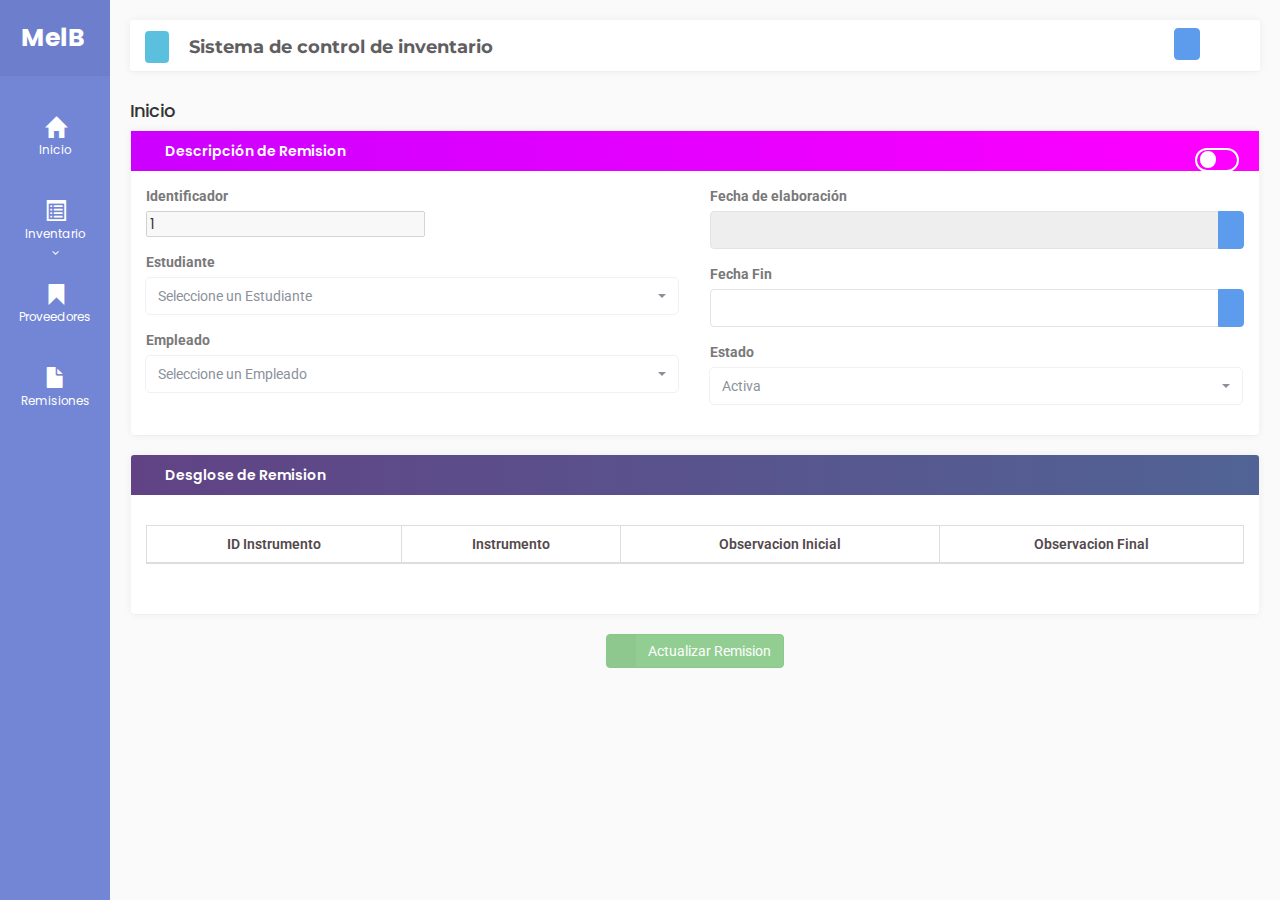
==== commit 9072c08f: "f" ====
--- a/MelB/index.html
+++ b/MelB/index.html
@@ -21,6 +21,7 @@
         <link href="plugins/bootstrap-colorpicker/css/bootstrap-colorpicker.min.css" rel="stylesheet">
         <link href="plugins/bootstrap-touchspin/css/jquery.bootstrap-touchspin.min.css" rel="stylesheet" />
         <link href="plugins/SweetAlert/sweetalert2.min.css" rel="stylesheet">
+        <link href="plugins/DataDrop/datedropper.css" rel="stylesheet">
         <link href="Content/Estilos.css" rel="stylesheet" /> 
 </head>
 <body>
@@ -603,18 +604,24 @@
                                                 <div class="p-20">
                                                     <form>     
 
-                                                        <div class="form-group"> 
-                                                            <label class="control-label">Fecha Prestamo</label>
-                                                            <div class="input-group m-t-10">                                             
-                                                                <input class="form-control" id="Fecha_Prestamo_Remision" type="datetime-local" name="Fecha_Prestamo_Remision" pattern="[0-9]{4}-[0-9]{2}-[0-9]{2}T[0-9]{2}:[0-9]{2}" required>
-                                                            </div>
+                                                        <div class="form-group">
+                                                            <label class="control-label">Fecha de elaboración</label>
+                                                                <div class="input-group m-t-10">
+                                                                    <input data-large-mode="true" data-lang ="es" id="Remision_Fecha_Inicio" type="text"  class="form-control" disabled>
+                                                                    <span class="input-group-btn">
+                                                                        <button type="button" class="btn waves-effect waves-light btn-primary btn-color"><i class="ion-android-calendar" data-pack="default" data-tags="credit, debit, money, shopping, cash, dollars, $"></i></button>
+                                                                    </span>
+                                                                </div>
                                                         </div>
                                                                 
                                                         <div class="form-group">
-                                                            <label class="control-label">Fecha Entrega</label>
-                                                            <div class="input-group m-t-10">                                             
-                                                                <input class="form-control" id="Fecha_Entrega_Remision" type="datetime-local" name="Fecha_Entrega_Remision" pattern="[0-9]{4}-[0-9]{2}-[0-9]{2}T[0-9]{2}:[0-9]{2}" required>
-                                                            </div>                                      
+                                                            <label class="control-label">Fecha Fin</label>
+                                                                <div class="input-group m-t-10">
+                                                                    <input data-large-mode="true" data-lang ="es" id="Remision_Fecha_Fin" type="text"  class="form-control">
+                                                                    <span class="input-group-btn">
+                                                                        <button type="button" class="btn waves-effect waves-light btn-primary btn-color"><i class="ion-android-calendar" data-pack="default" data-tags="credit, debit, money, shopping, cash, dollars, $"></i></button>
+                                                                    </span>
+                                                                </div>
                                                         </div>
 
                                                         <div class="form-group">
@@ -853,7 +860,7 @@
      <script src="plugins/bootstrap-select/js/bootstrap-select.min.js" type="text/javascript"></script>
      <script src="plugins/bootstrap-maxlength/bootstrap-maxlength.min.js"></script>
      <script src="plugins/bootstrap-touchspin/js/jquery.bootstrap-touchspin.min.js" type="text/javascript"></script>
-     <script src="plugins\notifications\notify.min.js"></script>
+     <script src="plugins/DataDrop/datedropper.js" type="text/javascript"></script>
 
      <!-- Plugins Alertas -->
      <script src="plugins\SweetAlert/sweetalert2.min.js"></script>
--- a/MelB/plugins/DataDrop/datedropper.css
+++ b/MelB/plugins/DataDrop/datedropper.css
@@ -0,0 +1,941 @@
+@font-face {
+  font-family: "datedropper";
+  src: url("src/datedropper.eot");
+  src: url("src/datedropper.eot?#iefix") format("embedded-opentype"), url("src/datedropper.woff") format("woff"), url("src/datedropper.ttf") format("truetype"), url("src/datedropper.svg#datedropper") format("svg");
+  font-weight: normal;
+  font-style: normal;
+}
+[class^="pick-i-"]:before,
+[class*=" pick-i-"]:before {
+  font-family: "datedropper" !important;
+  font-style: normal !important;
+  font-weight: normal !important;
+  font-variant: normal !important;
+  text-transform: none !important;
+  speak: none;
+  line-height: 1;
+  -webkit-font-smoothing: antialiased;
+  -moz-osx-font-smoothing: grayscale;
+}
+.pick-i-lng:before {
+  content: "\6a";
+}
+.pick-i-lkd:before {
+  content: "\62";
+}
+.pick-i-ckd:before {
+  content: "\65";
+}
+.pick-i-r:before {
+  content: "\66";
+}
+.pick-i-l:before {
+  content: "\68";
+}
+.pick-i-min:before {
+  content: "\61";
+}
+.pick-i-exp:before {
+  content: "\63";
+}
+.picker-input {
+  cursor: text;
+}
+.picker-modal-overlay {
+  position: fixed;
+  top: 0;
+  left: 0;
+  width: 100%;
+  height: 100%;
+  background-color: rgba(0, 0, 0, 0.8);
+  z-index: 9998;
+  opacity: 1;
+  visibility: visible;
+  -webkit-transition: opacity 0.4s ease, visibility 0.4s ease;
+  -moz-transition: opacity 0.4s ease, visibility 0.4s ease;
+  -ms-transition: opacity 0.4s ease, visibility 0.4s ease;
+  -o-transition: opacity 0.4s ease, visibility 0.4s ease;
+}
+.picker-modal-overlay.tohide {
+  opacity: 0;
+  visibility: hidden;
+}
+div.datedropper {
+  position: absolute;
+  top: 0;
+  left: 0;
+  z-index: 9999;
+  -webkit-transform: translateX(-50%);
+  -moz-transform: translateX(-50%);
+  -ms-transform: translateX(-50%);
+  -o-transform: translateX(-50%);
+  line-height: 1;
+  font-family: sans-serif;
+  -webkit-box-sizing: border-box;
+  -moz-box-sizing: border-box;
+  box-sizing: border-box;
+  -webkit-user-select: none;
+  -moz-user-select: none;
+  -ms-user-select: none;
+  -o-user-select: none;
+  user-select: none;
+  -webkit-tap-highlight-color: rgba(0, 0, 0, 0);
+  opacity: 0;
+  visibility: hidden;
+  margin-top: -8px;
+  transform-style: preserve-3d;
+  -webkit-perspective: 1000;
+  -moz-perspective: 1000;
+  -ms-perspective: 1000;
+  perspective: 1000;
+  -webkit-backface-visibility: hidden;
+  -moz-backface-visibility: hidden;
+  -ms-backface-visibility: hidden;
+  backface-visibility: hidden;
+}
+div.datedropper:before {
+  content: "";
+  position: absolute;
+  width: 16px;
+  height: 16px;
+  top: -8px;
+  left: 50%;
+  -webkit-transform: translateX(-50%) rotate(45deg);
+  -moz-transform: translateX(-50%) rotate(45deg);
+  -ms-transform: translateX(-50%) rotate(45deg);
+  -o-transform: translateX(-50%) rotate(45deg);
+  border-top-left-radius: 4px;
+}
+div.datedropper.picker-focus {
+  opacity: 1;
+  visibility: visible;
+  margin-top: 8px;
+}
+div.datedropper.picker-modal {
+  top: 50%!important;
+  left: 50%!important;
+  -webkit-transform: translate(-50%, -50%) !important;
+  -moz-transform: translate(-50%, -50%) !important;
+  -ms-transform: translate(-50%, -50%) !important;
+  -o-transform: translate(-50%, -50%) !important;
+  position: fixed!important;
+  margin: 0!important;
+}
+div.datedropper.picker-modal:before {
+  display: none;
+}
+div.datedropper .picker {
+  overflow: hidden;
+}
+div.datedropper .picker ul {
+  margin: 0;
+  padding: 0;
+  list-style: none;
+  cursor: pointer;
+}
+div.datedropper .picker ul.pick {
+  position: relative;
+  overflow: hidden;
+  max-height: 100px;
+}
+div.datedropper .picker ul.pick:nth-of-type(2) {
+  box-shadow: 0 1px rgba(0, 0, 0, 0.06);
+}
+div.datedropper .picker ul.pick li {
+  position: absolute;
+  top: 0;
+  left: 0;
+  width: 100%;
+  height: 100%;
+  text-align: center;
+  opacity: .5;
+  display: block;
+}
+div.datedropper .picker ul.pick li.pick-afr {
+  -webkit-transform: translateY(100%);
+  -moz-transform: translateY(100%);
+  -ms-transform: translateY(100%);
+  -o-transform: translateY(100%);
+}
+div.datedropper .picker ul.pick li.pick-bfr {
+  -webkit-transform: translateY(-100%);
+  -moz-transform: translateY(-100%);
+  -ms-transform: translateY(-100%);
+  -o-transform: translateY(-100%);
+}
+div.datedropper .picker ul.pick li.pick-sl {
+  opacity: 1;
+  -webkit-transform: translateY(0);
+  -moz-transform: translateY(0);
+  -ms-transform: translateY(0);
+  -o-transform: translateY(0);
+  z-index: 1;
+}
+div.datedropper .picker ul.pick li span {
+  font-size: 16px;
+  position: absolute;
+  left: 0;
+  width: 100%;
+  line-height: 0;
+  bottom: 24px;
+}
+div.datedropper .picker ul.pick .pick-arw {
+  position: absolute;
+  top: 0;
+  height: 100%;
+  width: 25%;
+  font-size: 10px;
+  text-align: center;
+  display: block;
+  z-index: 10;
+  cursor: pointer;
+  background-size: 24px 24px;
+  background-position: center;
+  background-repeat: no-repeat;
+  overflow: hidden;
+  opacity: 0;
+  -webkit-transform: scale(0);
+  -moz-transform: scale(0);
+  -ms-transform: scale(0);
+  -o-transform: scale(0);
+}
+div.datedropper .picker ul.pick .pick-arw i {
+  line-height: 0;
+  top: 50%;
+  position: relative;
+  display: block;
+  -webkit-transform: translateY(-50%);
+  -moz-transform: translateY(-50%);
+  -ms-transform: translateY(-50%);
+  -o-transform: translateY(-50%);
+}
+div.datedropper .picker ul.pick .pick-arw.pick-arw-s1:hover {
+  opacity: 1;
+  -webkit-transform: scale(1.2);
+  -moz-transform: scale(1.2);
+  -ms-transform: scale(1.2);
+  -o-transform: scale(1.2);
+}
+div.datedropper .picker ul.pick .pick-arw.pick-arw-r {
+  right: 0;
+}
+div.datedropper .picker ul.pick .pick-arw.pick-arw-r i {
+  right: 0;
+}
+div.datedropper .picker ul.pick .pick-arw.pick-arw-l {
+  left: 0;
+}
+div.datedropper .picker ul.pick .pick-arw.pick-arw-l i {
+  left: 0;
+}
+div.datedropper .picker ul.pick .pick-arw.pick-arw-s2.pick-arw-r {
+  -webkit-transform: translateX(100%);
+  -moz-transform: translateX(100%);
+  -ms-transform: translateX(100%);
+  -o-transform: translateX(100%);
+}
+div.datedropper .picker ul.pick .pick-arw.pick-arw-s2.pick-arw-l {
+  -webkit-transform: translateX(-100%);
+  -moz-transform: translateX(-100%);
+  -ms-transform: translateX(-100%);
+  -o-transform: translateX(-100%);
+}
+@media only screen and (max-width: 480px) {
+  div.datedropper .picker ul.pick .pick-arw {
+    -webkit-transform: scale(1);
+    -moz-transform: scale(1);
+    -ms-transform: scale(1);
+    -o-transform: scale(1);
+    opacity: 0.4;
+  }
+}
+div.datedropper .picker ul.pick.pick-m,
+div.datedropper .picker ul.pick.pick-y,
+div.datedropper .picker ul.pick.pick-l {
+  height: 60px;
+  line-height: 60px;
+}
+div.datedropper .picker ul.pick.pick-m {
+  font-size: 32px;
+}
+div.datedropper .picker ul.pick.pick-y {
+  font-size: 24px;
+}
+div.datedropper .picker ul.pick.pick-y.pick-jump .pick-arw.pick-arw-s1.pick-arw-r i {
+  right: 16px;
+}
+div.datedropper .picker ul.pick.pick-y.pick-jump .pick-arw.pick-arw-s1.pick-arw-l i {
+  left: 16px;
+}
+div.datedropper .picker ul.pick.pick-y.pick-jump .pick-arw.pick-arw-s2.pick-arw-r,
+div.datedropper .picker ul.pick.pick-y.pick-jump .pick-arw.pick-arw-s2.pick-arw-l {
+  -webkit-transform: translateX(0);
+  -moz-transform: translateX(0);
+  -ms-transform: translateX(0);
+  -o-transform: translateX(0);
+}
+div.datedropper .picker ul.pick.pick-y.pick-jump .pick-arw:hover {
+  -webkit-transform: scale(1.6);
+  -moz-transform: scale(1.6);
+  -ms-transform: scale(1.6);
+  -o-transform: scale(1.6);
+}
+div.datedropper .picker ul.pick.pick-d {
+  height: 100px;
+  line-height: 80px;
+  font-size: 64px;
+  font-weight: bold;
+}
+div.datedropper .picker ul.pick.pick-l {
+  position: absolute;
+  bottom: 0;
+  left: 0;
+  right: 0;
+  z-index: 10;
+  font-size: 18px;
+  font-weight: bold;
+  opacity: 0;
+  visibility: hidden;
+  -webkit-transform: translateY(32px);
+  -moz-transform: translateY(32px);
+  -ms-transform: translateY(32px);
+  -o-transform: translateY(32px);
+  -webkit-transition: all 0.4s ease;
+  -moz-transition: all 0.4s ease;
+  -ms-transition: all 0.4s ease;
+  -o-transition: all 0.4s ease;
+}
+div.datedropper .picker ul.pick.pick-l.visible {
+  opacity: 1;
+  visibility: visible;
+  -webkit-transform: translateY(0);
+  -moz-transform: translateY(0);
+  -ms-transform: translateY(0);
+  -o-transform: translateY(0);
+}
+div.datedropper .picker ul.pick:hover .pick-arw {
+  opacity: 0.6;
+  -webkit-transform: scale(1);
+  -moz-transform: scale(1);
+  -ms-transform: scale(1);
+  -o-transform: scale(1);
+}
+div.datedropper .picker ul.pick.pick-d:hover,
+div.datedropper .picker ul.pick.pick-y:hover {
+  background-color: rgba(0, 0, 0, 0.02);
+}
+div.datedropper .picker .pick-lg {
+  z-index: 1;
+  margin: 0 auto;
+  max-height: 0;
+  overflow: hidden;
+}
+div.datedropper .picker .pick-lg.down {
+  animation: down .8s ease;
+}
+div.datedropper .picker .pick-lg .pick-h {
+  opacity: 0.4;
+}
+div.datedropper .picker .pick-lg ul:after {
+  content: "";
+  display: table;
+  clear: both;
+}
+div.datedropper .picker .pick-lg ul li {
+  float: left;
+  text-align: center;
+  width: 14.285714286%;
+  line-height: 36px;
+  height: 36px;
+  font-size: 14px;
+}
+div.datedropper .picker .pick-lg ul.pick-lg-h {
+  padding: 0 16px;
+}
+div.datedropper .picker .pick-lg ul.pick-lg-b {
+  padding: 16px;
+}
+div.datedropper .picker .pick-lg ul.pick-lg-b li {
+  cursor: pointer;
+  position: relative;
+  z-index: 1;
+}
+div.datedropper .picker .pick-lg ul.pick-lg-b li:before {
+  content: "";
+  position: absolute;
+  z-index: -1;
+  width: 48px;
+  height: 48px;
+  box-shadow: 0 0 32px rgba(0, 0, 0, 0.1);
+  border-radius: 32px;
+  top: 50%;
+  left: 50%;
+  -webkit-transform: translate(-50%, -50%) scale(0);
+  -moz-transform: translate(-50%, -50%) scale(0);
+  -ms-transform: translate(-50%, -50%) scale(0);
+  -o-transform: translate(-50%, -50%) scale(0);
+}
+div.datedropper .picker .pick-lg ul.pick-lg-b li.pick-v:hover {
+  text-decoration: underline;
+}
+div.datedropper .picker .pick-lg ul.pick-lg-b li.pick-lk:after {
+  content: "";
+  position: absolute;
+  top: 50%;
+  left: 4px;
+  right: 4px;
+  height: 1px;
+  background: rgba(0, 0, 0, 0.2);
+  -webkit-transform: rotate(45deg);
+  -moz-transform: rotate(45deg);
+  -ms-transform: rotate(45deg);
+  -o-transform: rotate(45deg);
+}
+div.datedropper .picker .pick-lg ul.pick-lg-b li.pick-sl {
+  font-size: 24px;
+}
+div.datedropper .picker .pick-lg ul.pick-lg-b li.pick-sl:before {
+  -webkit-transform: translate(-50%, -50%) scale(1);
+  -moz-transform: translate(-50%, -50%) scale(1);
+  -ms-transform: translate(-50%, -50%) scale(1);
+  -o-transform: translate(-50%, -50%) scale(1);
+}
+div.datedropper .picker .pick-btns {
+  margin: -1px;
+  position: relative;
+  z-index: 2;
+  height: 56px;
+}
+div.datedropper .picker .pick-btns div {
+  cursor: pointer;
+  line-height: 0;
+}
+div.datedropper .picker .pick-btns .pick-submit {
+  margin: 0 auto;
+  width: 56px;
+  height: 56px;
+  line-height: 64px;
+  border-radius: 56px;
+  font-size: 24px;
+  cursor: pointer;
+  border-bottom-left-radius: 0;
+  border-bottom-right-radius: 0;
+  text-align: center;
+  position: relative;
+  top: 0;
+}
+div.datedropper .picker .pick-btns .pick-submit:after {
+  font-family: "datedropper" !important;
+  font-style: normal !important;
+  font-weight: normal !important;
+  font-variant: normal !important;
+  text-transform: none !important;
+  speak: none;
+  line-height: 1;
+  -webkit-font-smoothing: antialiased;
+  -moz-osx-font-smoothing: grayscale;
+  line-height: 60px;
+  content: "\65";
+}
+div.datedropper .picker .pick-btns .pick-submit:hover {
+  top: 4px;
+  box-shadow: 0 0 0 16px rgba(0, 0, 0, 0.04), 0 0 0 8px rgba(0, 0, 0, 0.04);
+}
+div.datedropper .picker .pick-btns .pick-btn {
+  position: absolute;
+  width: 32px;
+  height: 32px;
+  bottom: 0;
+  text-align: center;
+  line-height: 38px;
+  font-size: 16px;
+  margin: 8px;
+  border-radius: 4px;
+  background: rgba(0, 0, 0, 0.03);
+}
+div.datedropper .picker .pick-btns .pick-btn:hover {
+  background: #FFF;
+  -webkit-box-shadow: 0 0 32px rgba(0, 0, 0, 0.1);
+  -moz-box-shadow: 0 0 32px rgba(0, 0, 0, 0.1);
+  box-shadow: 0 0 32px rgba(0, 0, 0, 0.1);
+  -webkit-transform: scale(1.2);
+  -moz-transform: scale(1.2);
+  -ms-transform: scale(1.2);
+  -o-transform: scale(1.2);
+}
+div.datedropper .picker .pick-btns .pick-btn:after {
+  font-family: "datedropper" !important;
+  font-style: normal !important;
+  font-weight: normal !important;
+  font-variant: normal !important;
+  text-transform: none !important;
+  speak: none;
+  line-height: 1;
+  -webkit-font-smoothing: antialiased;
+  -moz-osx-font-smoothing: grayscale;
+}
+div.datedropper .picker .pick-btns .pick-btn.pick-btn-sz {
+  right: 0;
+  transform-origin: right bottom;
+}
+div.datedropper .picker .pick-btns .pick-btn.pick-btn-sz:after {
+  content: "\63";
+}
+div.datedropper .picker .pick-btns .pick-btn.pick-btn-lng {
+  left: 0;
+  transform-origin: left bottom;
+}
+div.datedropper .picker .pick-btns .pick-btn.pick-btn-lng:after {
+  content: "\6a";
+}
+div.datedropper.picker-lg {
+  width: 300px!important;
+}
+div.datedropper.picker-lg ul.pick.pick-d {
+  -webkit-transform: scale(0);
+  -moz-transform: scale(0);
+  -ms-transform: scale(0);
+  -o-transform: scale(0);
+  max-height: 0!important;
+}
+div.datedropper.picker-lg .pick-lg {
+  max-height: 320px;
+}
+div.datedropper.picker-lg .pick-btns .pick-btn.pick-btn-sz:after {
+  content: "\61";
+}
+@media only screen and (max-width: 480px) {
+  div.datedropper.picker-lg {
+    position: fixed;
+    top: 50%!important;
+    left: 50%!important;
+    -webkit-transform: translate(-50%, -50%);
+    -moz-transform: translate(-50%, -50%);
+    -ms-transform: translate(-50%, -50%);
+    -o-transform: translate(-50%, -50%);
+    margin: 0;
+  }
+  div.datedropper.picker-lg:before {
+    display: none;
+  }
+}
+@-moz-keyframes picker_locked {
+  0%,
+  100% {
+    -webkit-transform: translateX(-50%) translate3d(0, 0, 0);
+    -moz-transform: translateX(-50%) translate3d(0, 0, 0);
+    -ms-transform: translateX(-50%) translate3d(0, 0, 0);
+    -o-transform: translateX(-50%) translate3d(0, 0, 0);
+  }
+  10%,
+  30%,
+  50%,
+  70%,
+  90% {
+    -webkit-transform: translateX(-50%) translate3d(-2px, 0, 0);
+    -moz-transform: translateX(-50%) translate3d(-2px, 0, 0);
+    -ms-transform: translateX(-50%) translate3d(-2px, 0, 0);
+    -o-transform: translateX(-50%) translate3d(-2px, 0, 0);
+  }
+  20%,
+  40%,
+  60%,
+  80% {
+    -webkit-transform: translateX(-50%) translate3d(2px, 0, 0);
+    -moz-transform: translateX(-50%) translate3d(2px, 0, 0);
+    -ms-transform: translateX(-50%) translate3d(2px, 0, 0);
+    -o-transform: translateX(-50%) translate3d(2px, 0, 0);
+  }
+}
+@-webkit-keyframes picker_locked {
+  0%,
+  100% {
+    -webkit-transform: translateX(-50%) translate3d(0, 0, 0);
+    -moz-transform: translateX(-50%) translate3d(0, 0, 0);
+    -ms-transform: translateX(-50%) translate3d(0, 0, 0);
+    -o-transform: translateX(-50%) translate3d(0, 0, 0);
+  }
+  10%,
+  30%,
+  50%,
+  70%,
+  90% {
+    -webkit-transform: translateX(-50%) translate3d(-2px, 0, 0);
+    -moz-transform: translateX(-50%) translate3d(-2px, 0, 0);
+    -ms-transform: translateX(-50%) translate3d(-2px, 0, 0);
+    -o-transform: translateX(-50%) translate3d(-2px, 0, 0);
+  }
+  20%,
+  40%,
+  60%,
+  80% {
+    -webkit-transform: translateX(-50%) translate3d(2px, 0, 0);
+    -moz-transform: translateX(-50%) translate3d(2px, 0, 0);
+    -ms-transform: translateX(-50%) translate3d(2px, 0, 0);
+    -o-transform: translateX(-50%) translate3d(2px, 0, 0);
+  }
+}
+@keyframes picker_locked {
+  0%,
+  100% {
+    -webkit-transform: translateX(-50%) translate3d(0, 0, 0);
+    -moz-transform: translateX(-50%) translate3d(0, 0, 0);
+    -ms-transform: translateX(-50%) translate3d(0, 0, 0);
+    -o-transform: translateX(-50%) translate3d(0, 0, 0);
+  }
+  10%,
+  30%,
+  50%,
+  70%,
+  90% {
+    -webkit-transform: translateX(-50%) translate3d(-2px, 0, 0);
+    -moz-transform: translateX(-50%) translate3d(-2px, 0, 0);
+    -ms-transform: translateX(-50%) translate3d(-2px, 0, 0);
+    -o-transform: translateX(-50%) translate3d(-2px, 0, 0);
+  }
+  20%,
+  40%,
+  60%,
+  80% {
+    -webkit-transform: translateX(-50%) translate3d(2px, 0, 0);
+    -moz-transform: translateX(-50%) translate3d(2px, 0, 0);
+    -ms-transform: translateX(-50%) translate3d(2px, 0, 0);
+    -o-transform: translateX(-50%) translate3d(2px, 0, 0);
+  }
+}
+@-moz-keyframes picker_locked_large_mobile {
+  0%,
+  100% {
+    -webkit-transform: translate(-50%, -50%) translate3d(0, 0, 0);
+    -moz-transform: translate(-50%, -50%) translate3d(0, 0, 0);
+    -ms-transform: translate(-50%, -50%) translate3d(0, 0, 0);
+    -o-transform: translate(-50%, -50%) translate3d(0, 0, 0);
+  }
+  10%,
+  30%,
+  50%,
+  70%,
+  90% {
+    -webkit-transform: translate(-50%, -50%) translate3d(-2px, 0, 0);
+    -moz-transform: translate(-50%, -50%) translate3d(-2px, 0, 0);
+    -ms-transform: translate(-50%, -50%) translate3d(-2px, 0, 0);
+    -o-transform: translate(-50%, -50%) translate3d(-2px, 0, 0);
+  }
+  20%,
+  40%,
+  60%,
+  80% {
+    -webkit-transform: translate(-50%, -50%) translate3d(2px, 0, 0);
+    -moz-transform: translate(-50%, -50%) translate3d(2px, 0, 0);
+    -ms-transform: translate(-50%, -50%) translate3d(2px, 0, 0);
+    -o-transform: translate(-50%, -50%) translate3d(2px, 0, 0);
+  }
+}
+@-webkit-keyframes picker_locked_large_mobile {
+  0%,
+  100% {
+    -webkit-transform: translate(-50%, -50%) translate3d(0, 0, 0);
+    -moz-transform: translate(-50%, -50%) translate3d(0, 0, 0);
+    -ms-transform: translate(-50%, -50%) translate3d(0, 0, 0);
+    -o-transform: translate(-50%, -50%) translate3d(0, 0, 0);
+  }
+  10%,
+  30%,
+  50%,
+  70%,
+  90% {
+    -webkit-transform: translate(-50%, -50%) translate3d(-2px, 0, 0);
+    -moz-transform: translate(-50%, -50%) translate3d(-2px, 0, 0);
+    -ms-transform: translate(-50%, -50%) translate3d(-2px, 0, 0);
+    -o-transform: translate(-50%, -50%) translate3d(-2px, 0, 0);
+  }
+  20%,
+  40%,
+  60%,
+  80% {
+    -webkit-transform: translate(-50%, -50%) translate3d(2px, 0, 0);
+    -moz-transform: translate(-50%, -50%) translate3d(2px, 0, 0);
+    -ms-transform: translate(-50%, -50%) translate3d(2px, 0, 0);
+    -o-transform: translate(-50%, -50%) translate3d(2px, 0, 0);
+  }
+}
+@keyframes picker_locked_large_mobile {
+  0%,
+  100% {
+    -webkit-transform: translate(-50%, -50%) translate3d(0, 0, 0);
+    -moz-transform: translate(-50%, -50%) translate3d(0, 0, 0);
+    -ms-transform: translate(-50%, -50%) translate3d(0, 0, 0);
+    -o-transform: translate(-50%, -50%) translate3d(0, 0, 0);
+  }
+  10%,
+  30%,
+  50%,
+  70%,
+  90% {
+    -webkit-transform: translate(-50%, -50%) translate3d(-2px, 0, 0);
+    -moz-transform: translate(-50%, -50%) translate3d(-2px, 0, 0);
+    -ms-transform: translate(-50%, -50%) translate3d(-2px, 0, 0);
+    -o-transform: translate(-50%, -50%) translate3d(-2px, 0, 0);
+  }
+  20%,
+  40%,
+  60%,
+  80% {
+    -webkit-transform: translate(-50%, -50%) translate3d(2px, 0, 0);
+    -moz-transform: translate(-50%, -50%) translate3d(2px, 0, 0);
+    -ms-transform: translate(-50%, -50%) translate3d(2px, 0, 0);
+    -o-transform: translate(-50%, -50%) translate3d(2px, 0, 0);
+  }
+}
+div.datedropper.picker-rmbl {
+  -webkit-animation: picker_locked 0.4s ease;
+  -moz-animation: picker_locked 0.4s ease;
+  animation: picker_locked 0.4s ease;
+}
+@media only screen and (max-width: 480px) {
+  div.datedropper.picker-rmbl.picker-lg {
+    -webkit-animation: picker_locked_large_mobile 0.4s ease;
+    -moz-animation: picker_locked_large_mobile 0.4s ease;
+    animation: picker_locked_large_mobile 0.4s ease;
+  }
+}
+div.datedropper.picker-lkd .pick-submit {
+  background-color: rgba(0, 0, 0, 0.04) !important;
+  color: rgba(0, 0, 0, 0.2) !important;
+}
+div.datedropper.picker-lkd .pick-submit:hover {
+  -webkit-box-shadow: none !important;
+  -moz-box-shadow: none !important;
+  box-shadow: none !important;
+}
+div.datedropper.picker-lkd .pick-submit:after {
+  content: "\62" !important;
+}
+div.datedropper.picker-fxs {
+  -webkit-transition: width 0.8s cubic-bezier(1, -0.55, 0.2, 1.37), opacity 0.2s ease, visibility 0.2s ease, margin 0.2s ease;
+  -moz-transition: width 0.8s cubic-bezier(1, -0.55, 0.2, 1.37), opacity 0.2s ease, visibility 0.2s ease, margin 0.2s ease;
+  -ms-transition: width 0.8s cubic-bezier(1, -0.55, 0.2, 1.37), opacity 0.2s ease, visibility 0.2s ease, margin 0.2s ease;
+  -o-transition: width 0.8s cubic-bezier(1, -0.55, 0.2, 1.37), opacity 0.2s ease, visibility 0.2s ease, margin 0.2s ease;
+}
+div.datedropper.picker-fxs ul.pick.pick-d {
+  -webkit-transition: top 0.8s cubic-bezier(1, -0.55, 0.2, 1.37), transform 0.8s cubic-bezier(1, -0.55, 0.2, 1.37), max-height 0.8s cubic-bezier(1, -0.55, 0.2, 1.37), background-color 0.4s ease;
+  -moz-transition: top 0.8s cubic-bezier(1, -0.55, 0.2, 1.37), transform 0.8s cubic-bezier(1, -0.55, 0.2, 1.37), max-height 0.8s cubic-bezier(1, -0.55, 0.2, 1.37), background-color 0.4s ease;
+  -ms-transition: top 0.8s cubic-bezier(1, -0.55, 0.2, 1.37), transform 0.8s cubic-bezier(1, -0.55, 0.2, 1.37), max-height 0.8s cubic-bezier(1, -0.55, 0.2, 1.37), background-color 0.4s ease;
+  -o-transition: top 0.8s cubic-bezier(1, -0.55, 0.2, 1.37), transform 0.8s cubic-bezier(1, -0.55, 0.2, 1.37), max-height 0.8s cubic-bezier(1, -0.55, 0.2, 1.37), background-color 0.4s ease;
+}
+div.datedropper.picker-fxs ul.pick.pick-y {
+  -webkit-transition: background-color 0.4s ease;
+  -moz-transition: background-color 0.4s ease;
+  -ms-transition: background-color 0.4s ease;
+  -o-transition: background-color 0.4s ease;
+}
+div.datedropper.picker-fxs ul.pick li {
+  -webkit-transition: transform 0.4s ease, opacity 0.4s ease;
+  -moz-transition: transform 0.4s ease, opacity 0.4s ease;
+  -ms-transition: transform 0.4s ease, opacity 0.4s ease;
+  -o-transition: transform 0.4s ease, opacity 0.4s ease;
+}
+div.datedropper.picker-fxs ul.pick .pick-arw {
+  -webkit-transition: transform 0.2s ease, opacity 0.2s ease;
+  -moz-transition: transform 0.2s ease, opacity 0.2s ease;
+  -ms-transition: transform 0.2s ease, opacity 0.2s ease;
+  -o-transition: transform 0.2s ease, opacity 0.2s ease;
+}
+div.datedropper.picker-fxs ul.pick .pick-arw i {
+  -webkit-transition: right 0.2s ease, left 0.2s ease;
+  -moz-transition: right 0.2s ease, left 0.2s ease;
+  -ms-transition: right 0.2s ease, left 0.2s ease;
+  -o-transition: right 0.2s ease, left 0.2s ease;
+}
+div.datedropper.picker-fxs .pick-lg {
+  -webkit-transition: max-height 0.8s cubic-bezier(1, -0.55, 0.2, 1.37);
+  -moz-transition: max-height 0.8s cubic-bezier(1, -0.55, 0.2, 1.37);
+  -ms-transition: max-height 0.8s cubic-bezier(1, -0.55, 0.2, 1.37);
+  -o-transition: max-height 0.8s cubic-bezier(1, -0.55, 0.2, 1.37);
+}
+div.datedropper.picker-fxs .pick-lg .pick-lg-b li:before {
+  -webkit-transition: transform 0.2s ease;
+  -moz-transition: transform 0.2s ease;
+  -ms-transition: transform 0.2s ease;
+  -o-transition: transform 0.2s ease;
+}
+div.datedropper.picker-fxs .pick-btns .pick-submit {
+  -webkit-transition: top 0.2s ease, box-shadow 0.4s ease, background-color 0.4s ease;
+  -moz-transition: top 0.2s ease, box-shadow 0.4s ease, background-color 0.4s ease;
+  -ms-transition: top 0.2s ease, box-shadow 0.4s ease, background-color 0.4s ease;
+  -o-transition: top 0.2s ease, box-shadow 0.4s ease, background-color 0.4s ease;
+}
+div.datedropper.picker-fxs .pick-btns .pick-btn {
+  -webkit-transition: all 0.2s ease;
+  -moz-transition: all 0.2s ease;
+  -ms-transition: all 0.2s ease;
+  -o-transition: all 0.2s ease;
+}
+@media only screen and (max-width: 480px) {
+  div.datedropper.picker-fxs {
+    -webkit-transition: opacity 0.2s ease, visibility 0.2s ease, margin 0.2s ease;
+    -moz-transition: opacity 0.2s ease, visibility 0.2s ease, margin 0.2s ease;
+    -ms-transition: opacity 0.2s ease, visibility 0.2s ease, margin 0.2s ease;
+    -o-transition: opacity 0.2s ease, visibility 0.2s ease, margin 0.2s ease;
+  }
+  div.datedropper.picker-fxs ul.pick.pick-d,
+  div.datedropper.picker-fxs .pick-lg {
+    -webkit-transition: none;
+    -moz-transition: none;
+    -ms-transition: none;
+    -o-transition: none;
+  }
+}
+div.datedropper.vanilla {
+  border-radius: 6px;
+  width: 180px;
+}
+div.datedropper.vanilla .picker {
+  border-radius: 6px;
+  box-shadow: 0 0 32px 0 rgba(0, 0, 0, 0.1);
+}
+div.datedropper.vanilla .pick-l {
+  border-bottom-left-radius: 6px;
+  border-bottom-right-radius: 6px;
+}
+div.datedropper.vanilla:before,
+div.datedropper.vanilla .pick-submit,
+div.datedropper.vanilla .pick-lg-b .pick-sl:before,
+div.datedropper.vanilla .pick-m,
+div.datedropper.vanilla .pick-lg-h {
+  background-color: #feac92;
+}
+div.datedropper.vanilla .pick-y.pick-jump,
+div.datedropper.vanilla .pick li span,
+div.datedropper.vanilla .pick-lg-b .pick-wke,
+div.datedropper.vanilla .pick-btn {
+  color: #feac92;
+}
+div.datedropper.vanilla .picker,
+div.datedropper.vanilla .pick-l {
+  background-color: #ffffff;
+}
+div.datedropper.vanilla .picker,
+div.datedropper.vanilla .pick-arw,
+div.datedropper.vanilla .pick-l {
+  color: #9ed7db;
+}
+div.datedropper.vanilla .pick-m,
+div.datedropper.vanilla .pick-m .pick-arw,
+div.datedropper.vanilla .pick-lg-h,
+div.datedropper.vanilla .pick-lg-b .pick-sl,
+div.datedropper.vanilla .pick-submit {
+  color: #faf7f4;
+}
+div.datedropper.vanilla.picker-tiny:before,
+div.datedropper.vanilla.picker-tiny .pick-m {
+  background-color: #ffffff;
+}
+div.datedropper.vanilla.picker-tiny .pick-m,
+div.datedropper.vanilla.picker-tiny .pick-m .pick-arw {
+  color: #9ed7db;
+}
+div.datedropper.leaf {
+  border-radius: 6px;
+  width: 180px;
+}
+div.datedropper.leaf .picker {
+  border-radius: 6px;
+  box-shadow: 0 0 32px 0 rgba(0, 0, 0, 0.1);
+}
+div.datedropper.leaf .pick-l {
+  border-bottom-left-radius: 6px;
+  border-bottom-right-radius: 6px;
+}
+div.datedropper.leaf:before,
+div.datedropper.leaf .pick-submit,
+div.datedropper.leaf .pick-lg-b .pick-sl:before,
+div.datedropper.leaf .pick-m,
+div.datedropper.leaf .pick-lg-h {
+  background-color: #1ecd80;
+}
+div.datedropper.leaf .pick-y.pick-jump,
+div.datedropper.leaf .pick li span,
+div.datedropper.leaf .pick-lg-b .pick-wke,
+div.datedropper.leaf .pick-btn {
+  color: #1ecd80;
+}
+div.datedropper.leaf .picker,
+div.datedropper.leaf .pick-l {
+  background-color: #fefff2;
+}
+div.datedropper.leaf .picker,
+div.datedropper.leaf .pick-arw,
+div.datedropper.leaf .pick-l {
+  color: #528971;
+}
+div.datedropper.leaf .pick-m,
+div.datedropper.leaf .pick-m .pick-arw,
+div.datedropper.leaf .pick-lg-h,
+div.datedropper.leaf .pick-lg-b .pick-sl,
+div.datedropper.leaf .pick-submit {
+  color: #fefff2;
+}
+div.datedropper.leaf.picker-tiny:before,
+div.datedropper.leaf.picker-tiny .pick-m {
+  background-color: #fefff2;
+}
+div.datedropper.leaf.picker-tiny .pick-m,
+div.datedropper.leaf.picker-tiny .pick-m .pick-arw {
+  color: #528971;
+}
+div.datedropper.primary {
+  border-radius: 6px;
+  width: 180px;
+}
+div.datedropper.primary .picker {
+  border-radius: 6px;
+  box-shadow: 0 0 32px 0 rgba(0, 0, 0, 0.1);
+}
+div.datedropper.primary .pick-l {
+  border-bottom-left-radius: 6px;
+  border-bottom-right-radius: 6px;
+}
+div.datedropper.primary:before,
+div.datedropper.primary .pick-submit,
+div.datedropper.primary .pick-lg-b .pick-sl:before,
+div.datedropper.primary .pick-m,
+div.datedropper.primary .pick-lg-h {
+  background-color: #fd4741;
+}
+div.datedropper.primary .pick-y.pick-jump,
+div.datedropper.primary .pick li span,
+div.datedropper.primary .pick-lg-b .pick-wke,
+div.datedropper.primary .pick-btn {
+  color: #fd4741;
+}
+div.datedropper.primary .picker,
+div.datedropper.primary .pick-l {
+  background-color: #ffffff;
+}
+div.datedropper.primary .picker,
+div.datedropper.primary .pick-arw,
+div.datedropper.primary .pick-l {
+  color: #4d4d4d;
+}
+div.datedropper.primary .pick-m,
+div.datedropper.primary .pick-m .pick-arw,
+div.datedropper.primary .pick-lg-h,
+div.datedropper.primary .pick-lg-b .pick-sl,
+div.datedropper.primary .pick-submit {
+  color: #ffffff;
+}
+div.datedropper.primary.picker-tiny:before,
+div.datedropper.primary.picker-tiny .pick-m {
+  background-color: #ffffff;
+}
+div.datedropper.primary.picker-tiny .pick-m,
+div.datedropper.primary.picker-tiny .pick-m .pick-arw {
+  color: #4d4d4d;
+}
+div.datedropper .null {
+  -webkit-transition: none;
+  -moz-transition: none;
+  -ms-transition: none;
+  -o-transition: none;
+}
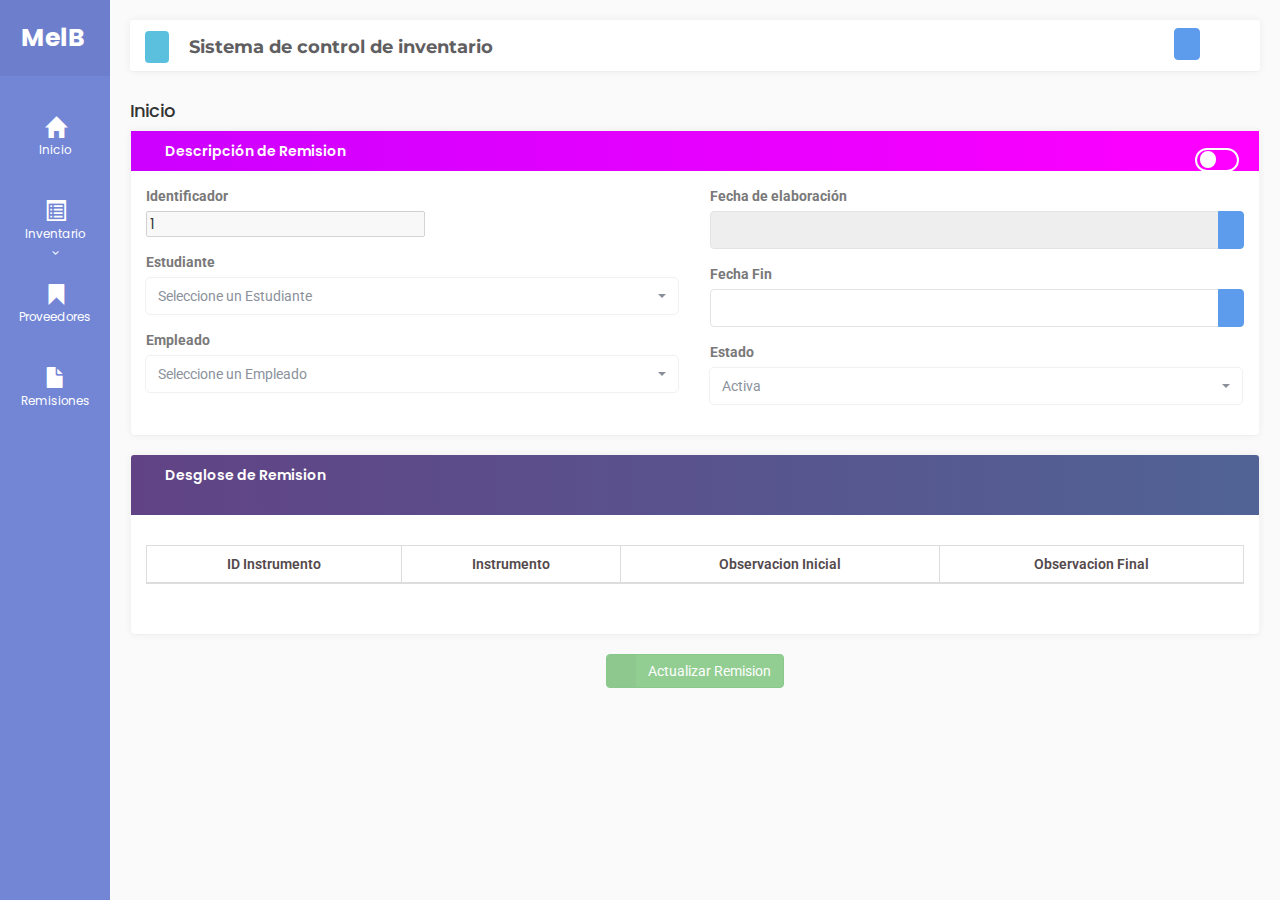
==== commit 884aaef7: "30-04-2018 10:46" ====
--- a/MelB/index.html
+++ b/MelB/index.html
@@ -111,14 +111,38 @@
                
                 <div id="Instrumentos">
                     <div class="row" id="row_instrumento"> 
-
                          <div class="panel panel-color panel-danger">
-                            <div class="panel-heading">
+                            <div class="panel-heading" id="Panel_Filtro_Cabezera">
                                 <i class="ion-search" aria-hidden="true"></i>
-                                <h3 class="TextoHeader">Filtros</h3>                                        
+                                <h3 class="TextoHeader">Filtros de busqueda</h3>                                        
                             </div>
                             <div class="panel-body">
-                               
+                               <div class="row">
+                                    <div class="col-sm-4" align="center">
+                                        <label class="control-label EspacioLabel">Tipo de filtro</label>                                
+                                        <select id="Filtro_Instrumento" class="selectpicker" data-style="btn-white">
+                                            <option>Proveedor</option>
+                                            <option >Estuche</option>
+                                            <option >Aula</option>
+                                            <option >Disponible</option>
+                                        </select>
+
+                                    </div>
+
+                                    <div class="col-sm-4" align="center">
+                                        <label id="Label_ID" class="control-label EspacioLabel">ID Proveedor</label>                                    
+                                        <select id="ID_Filtro_Instrumento" class="selectpicker" data-style="btn-white">
+                                            <option>Proveedor</option>
+                                            <option >Estuche</option>
+                                            <option >Aula</option>
+                                            <option >Disponible</option>
+                                        </select> 
+                                    </div>
+
+                                    <div class="col-sm-4" align="center">
+                                        <button id="Filtro_Buscar_Boton" type="button" class="btn waves-effect waves-light btn-primary btn-color" style="display: inline-block;"><span class="btn-label"><i class="ion-search" data-pack="default" data-tags="add, include, new, invite, +"></i></span> Filtrar datos</button>
+                                    </div>
+                                </div>
                             </div>
                         </div>
 
@@ -630,7 +654,6 @@
                                                                 <select id="Estado_Remision" class="selectpicker" title="Activa" data-style="btn-white" disabled>
                                                                     <option>Activa</option>
                                                                     <option >Cancelada</option>
-                                                                    <option >Expirada</option>
                                                                 </select>                       
                                                             </div>    
                                                         </div>
@@ -649,7 +672,7 @@
                                             <div class="panel-heading Accesorios">                                        
                                                 <i class="ion-cube" aria-hidden="true"></i>
                                                 <h3 class="TextoHeader">Desglose de Remision</h3>
-                                                <div class="FlotarDerecha">
+                                                <div class="FlotarDerecha2">
                                                     <a href="javascript:void(0);" id="Añadir_Desglose_Remision">
                                                         <i class="ion-plus-round" data-pack="default" data-tags="menu"></i>    
                                                     </a>                                                          
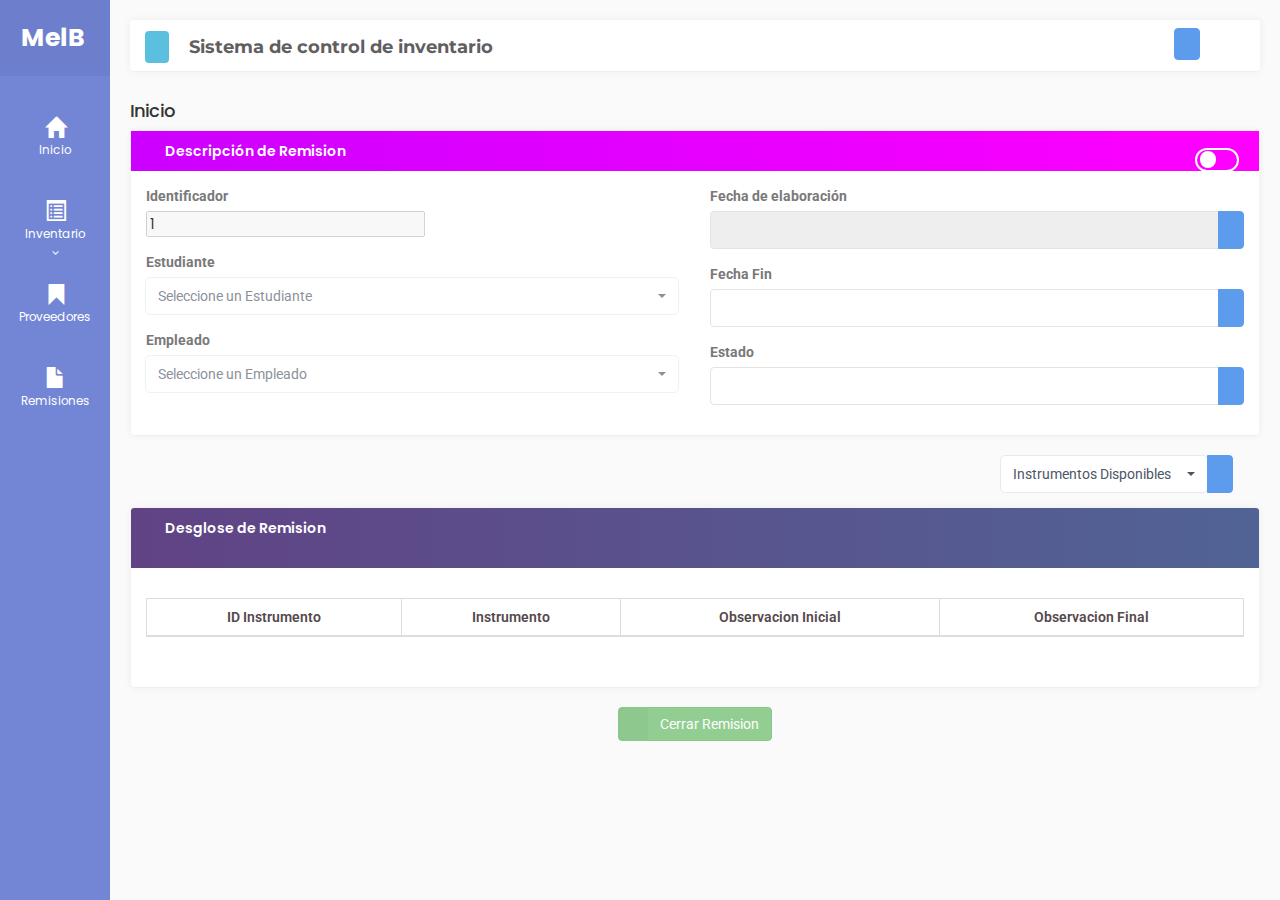
==== commit 8b79f239: "01-05-2018 14:50" ====
--- a/MelB/index.html
+++ b/MelB/index.html
@@ -120,7 +120,7 @@
                                <div class="row">
                                     <div class="col-sm-4" align="center">
                                         <label class="control-label EspacioLabel">Tipo de filtro</label>                                
-                                        <select id="Filtro_Instrumento" class="selectpicker" data-style="btn-white">
+                                        <select  id="Filtro_Instrumento" class="selectpicker" data-style="btn-white">
                                             <option>Proveedor</option>
                                             <option >Estuche</option>
                                             <option >Aula</option>
@@ -129,18 +129,14 @@
 
                                     </div>
 
+                                    <div id="Col_Select" class="col-sm-4" align="center">
+                                        <label id="Label_ID" class="control-label EspacioLabel">ID Proveedor</label>                                    
+                                        <select data-live-search="true" id="ID_Filtro_Instrumento" class="selectpicker" data-style="btn-white">                                            
+                                        </select> 
+                                    </div>
+
                                     <div class="col-sm-4" align="center">
-                                        <label id="Label_ID" class="control-label EspacioLabel">ID Proveedor</label>                                    
-                                        <select id="ID_Filtro_Instrumento" class="selectpicker" data-style="btn-white">
-                                            <option>Proveedor</option>
-                                            <option >Estuche</option>
-                                            <option >Aula</option>
-                                            <option >Disponible</option>
-                                        </select> 
-                                    </div>
-
-                                    <div class="col-sm-4" align="center">
-                                        <button id="Filtro_Buscar_Boton" type="button" class="btn waves-effect waves-light btn-primary btn-color" style="display: inline-block;"><span class="btn-label"><i class="ion-search" data-pack="default" data-tags="add, include, new, invite, +"></i></span> Filtrar datos</button>
+                                        <button id="Filtro_Buscar_Boton" type="button" class="btn waves-effect waves-light btn-filtro" style="display: inline-block;"><span class="btn-label"><i class="ion-funnel" data-pack="default" data-tags="add, include, new, invite, +"></i></span> Filtrar datos</button>
                                     </div>
                                 </div>
                             </div>
@@ -651,10 +647,10 @@
                                                         <div class="form-group">
                                                             <label class="control-label">Estado</label>
                                                             <div class="input-group m-t-10">
-                                                                <select id="Estado_Remision" class="selectpicker" title="Activa" data-style="btn-white" disabled>
-                                                                    <option>Activa</option>
-                                                                    <option >Cancelada</option>
-                                                                </select>                       
+                                                                <input data-large-mode="true" data-lang = "es" id="Estado_Remision" type="text"  class="form-control">
+                                                                <span class="input-group-btn">
+                                                                    <button type="button" class="btn waves-effect waves-light btn-primary btn-color"><i class="ion-unlocked" data-pack="default" data-tags="credit, debit, money, shopping, cash, dollars, $"></i></button>
+                                                                </span>
                                                             </div>    
                                                         </div>
                                                         
@@ -667,6 +663,16 @@
                                 </div>
                             </div>
                         </div>                                            
+
+                            <div class="row" id="row_Instrumento_Disponible">
+                               <div class="form-group col-sm-3 FlotarDerecha"> 
+                                        <div class="input-group m-t-10">                                       
+                                            <select data-live-search="true" id="Instrumentos_Disponibles" name="Instrumentos_Disponibles" title="Instrumentos Disponibles" class="selectpicker" data-style="btn-white"> 
+                                            </select>
+                                            <span class="input-group-btn"><button id="Buscar_Instrumento_Disponible" type="button" class="btn waves-effect waves-light btn-primary btn-color" onclick=""><i class="ion-plus-round" data-pack="default" data-tags="magnifying glass"></i></button></span>                    
+                                        </div>
+                                </div>        
+                            </div>
 
                         <div class="panel panel-color panel-danger" id="Panel_Desglose_Remision">
                                             <div class="panel-heading Accesorios">                                        
@@ -699,7 +705,7 @@
                     </div>
                     <div class="col-md-12 text-center">
                         <button id="Actualizar_Remision" type="button" class="btn btn-success" disabled>
-                           <span class="btn-label"><i class="ion-upload active" data-pack="default" data-tags="storage, cloud"></i></span>Actualizar Remision
+                           <span class="btn-label"><i class="ion-upload active" data-pack="default" data-tags="storage, cloud"></i></span>Cerrar Remision
                         </button>  
                     </div>
                 </div>
@@ -852,6 +858,16 @@
                                                             </div>
                                                         </div>    
 
+                                                        <div class="form-group">
+                                                            <label class="control-label">Instrumento Asociado</label>
+                                                                <div class="input-group m-t-10">
+                                                                    <input id="Instrumento_Asociado" type="text"  class="form-control" placeholder="Instrumento" maxlength="20" disabled>
+                                                                    <span class="input-group-btn">
+                                                                        <button type="button" class="btn waves-effect waves-light btn-primary btn-color"><i class="ion-android-open" data-pack="default" data-tags="credit, debit, money, shopping, cash, dollars, $"></i></button>
+                                                                    </span>
+                                                                </div>
+                                                        </div>
+
                                                     </form>
                                                 </div>
                                             </div>                                                                                              
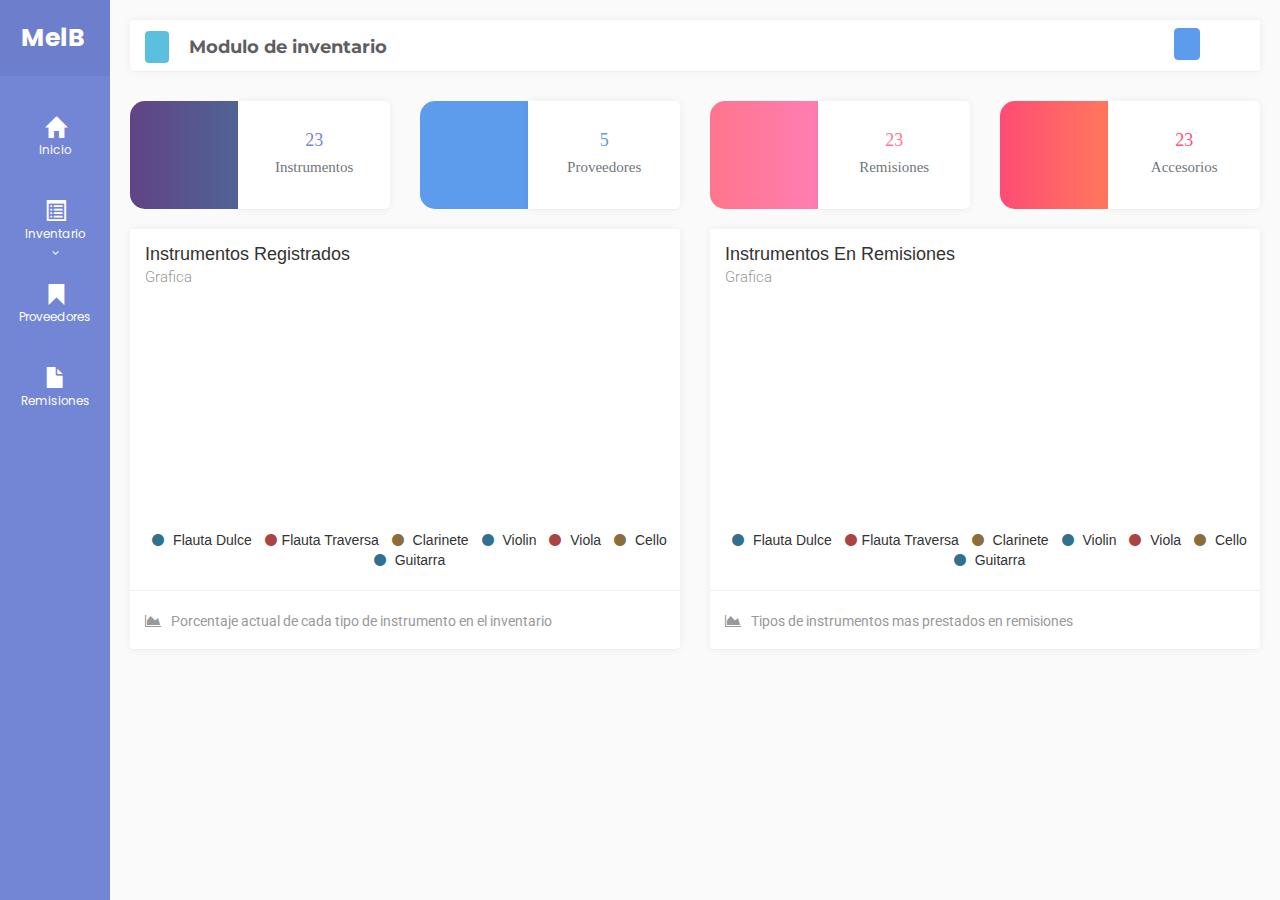
==== commit ab91fc42: "Graficas contenedores" ====
--- a/MelB/index.html
+++ b/MelB/index.html
@@ -5,7 +5,7 @@
         <meta name="viewport" content="width=device-width, initial-scale=1.0"/>
         <meta http-equiv="X-UA-Compatible" content="IE=edge"/>
         <meta name="viewport" content="width=device-width, user-scalable=no, initial-scale=1.0, maximum-scale=1.0, minimum-scale=1.0"/>       
-        <title>MelB - Sistema de inventario</title>        
+        <title>MelB - Modulo de inventario</title>        
         <link rel="Shortcut Icon" href="favicon.ico" type="image/x-icon"/>     
         <!-- Boostrap, fuentes e iconos -->
         <link rel="stylesheet" href="https://maxcdn.bootstrapcdn.com/bootstrap/3.3.7/css/bootstrap.min.css"/>
@@ -21,7 +21,8 @@
         <link href="plugins/bootstrap-colorpicker/css/bootstrap-colorpicker.min.css" rel="stylesheet">
         <link href="plugins/bootstrap-touchspin/css/jquery.bootstrap-touchspin.min.css" rel="stylesheet" />
         <link href="plugins/SweetAlert/sweetalert2.min.css" rel="stylesheet">
-        <link href="plugins/DataDrop/datedropper.css" rel="stylesheet">
+        <link href="plugins/DataDrop/datedropper.css" rel="stylesheet">            <link href="http://maxcdn.bootstrapcdn.com/font-awesome/4.2.0/css/font-awesome.min.css" rel="stylesheet">
+        
         <link href="Content/Estilos.css" rel="stylesheet" /> 
 </head>
 <body>
@@ -78,7 +79,7 @@
 
                     <div class="collapse navbar-collapse" id="bs-example-navbar-collapse-1">
                         <ul class="nav navbar-nav navbar-left">
-                            <h3 class="TextNavHeader"> Sistema de control de inventario</h3>                                        
+                            <h3 class="TextNavHeader">Modulo de inventario</h3>                                        
                         </ul>
                         <ul class="nav navbar-nav navbar-right" id="Form_Right">                
 
@@ -104,11 +105,106 @@
 
 
             <div>                    
-                <!--  contenedor extra para las vistas del sidebar-->
-                <div id="Inicio">
-                    <h4>Inicio</h4>                                                                                
-                </div>
-               
+                <div id="Inicio">                                                                           
+                    <div class="row">
+                        <div class="col-md-3">
+                            <div class="col-sm-5 TarjetaIzquierda DegInstrumento">
+                                <i class="ion-music-note IconoDashboard"></i>
+                            </div>
+                            <div class="col-sm-7 Tarjeta">
+                                <h3 class="ValorTextoDashboard Instrumento_Label">23</h3>
+                                <h3 class="TipoEtiqueta">Instrumentos</h3>
+                            </div>
+                        </div>
+                        <div class="col-md-3">
+                            <div class="col-sm-5 TarjetaIzquierda DegProveedores">
+                                <i class="ion-person IconoDashboard"></i>
+                            </div>
+                            <div class="col-sm-7 Tarjeta">
+                                <h3 class="ValorTextoDashboard Proveedor_Label">5</h3>
+                                <h3 class="TipoEtiqueta">Proveedores</h3>
+                            </div>
+                        </div>
+
+                        <div class="col-md-3">
+                            <div class="col-sm-5 TarjetaIzquierda DegRemisiones">
+                                <i class="ion-clipboard IconoDashboard"></i>
+                            </div>
+                            <div class="col-sm-7 Tarjeta">
+                                <h3 class="ValorTextoDashboard Remisiones_Label">23</h3>
+                                <h3 class="TipoEtiqueta">Remisiones</h3>
+                            </div>                        
+                        </div>
+
+                        <div class="col-md-3">
+                            <div class="col-sm-5 TarjetaIzquierda DegAccesorios">
+                                <i class="ion-cube IconoDashboard"></i>
+                            </div>
+                            <div class="col-sm-7 Tarjeta">
+                                <h3 class="ValorTextoDashboard Accesorios_Label">23</h3>
+                                <h3 class="TipoEtiqueta">Accesorios</h3>
+                            </div>    
+                        </div>
+                    </div>
+
+                    <div class="row">
+                        <div class="col-md-6">
+                            <div class="TarjetaDashboard">
+
+                                <div class="header">
+                                    <h4 class="title">Instrumentos Registrados</h4>
+                                    <p class="category">Grafica</p>
+                                </div>
+                                <div class="content">
+                                    <canvas id="GraficaInstrumentos" style="height:230px;width: 590px;"></canvas>
+                                    <div class="footer">
+                                        <div class="Leyenda">
+                                            <i class="fa fa-circle text-info LeyendaIcono"></i> Flauta Dulce
+                                            <i class="fa fa-circle text-danger LeyendaIcono"></i>Flauta Traversa
+                                            <i class="fa fa-circle text-warning LeyendaIcono"></i> Clarinete
+                                            <i class="fa fa-circle text-info LeyendaIcono"></i> Violin
+                                            <i class="fa fa-circle text-danger LeyendaIcono"></i> Viola
+                                            <i class="fa fa-circle text-warning LeyendaIcono"></i> Cello
+                                            <i class="fa fa-circle text-info LeyendaIcono"></i> Guitarra
+                                        </div>
+                                        <hr>
+                                        <div class="Estadisticas">
+                                            <i class="fa fa-area-chart"></i>Porcentaje actual de cada tipo de instrumento en el inventario
+                                        </div>
+                                    </div>
+                                </div>
+                            </div>
+                        </div>
+
+                        <div class="col-md-6">
+                            <div class="TarjetaDashboard">
+
+                                <div class="header">
+                                    <h4 class="title">Instrumentos En Remisiones</h4>
+                                    <p class="category">Grafica</p>
+                                </div>
+                                <div class="content">
+                                    <canvas id="RemisionesGrafica" style="height:230px;width: 590px;"></canvas>
+                                    <div class="footer">
+                                        <div class="Leyenda">
+                                            <i class="fa fa-circle text-info LeyendaIcono"></i> Flauta Dulce
+                                            <i class="fa fa-circle text-danger LeyendaIcono"></i>Flauta Traversa
+                                            <i class="fa fa-circle text-warning LeyendaIcono"></i> Clarinete
+                                            <i class="fa fa-circle text-info LeyendaIcono"></i> Violin
+                                            <i class="fa fa-circle text-danger LeyendaIcono"></i> Viola
+                                            <i class="fa fa-circle text-warning LeyendaIcono"></i> Cello
+                                            <i class="fa fa-circle text-info LeyendaIcono"></i> Guitarra
+                                        </div>
+                                        <hr>
+                                        <div class="Estadisticas">
+                                            <i class="fa fa-area-chart"></i>Tipos de instrumentos mas prestados en remisiones
+                                        </div>
+                                    </div>
+                                </div>
+                            </div>
+                        </div>
+                    </div>
+                </div>               
                 <div id="Instrumentos">
                     <div class="row" id="row_instrumento"> 
                          <div class="panel panel-color panel-danger">
@@ -540,7 +636,35 @@
                 </div>
 
                 <div id="Remisiones">
-                    <div class="row" id="row_remisiones">                     
+                    <div class="row" id="row_remisiones">
+
+                       <div class="panel panel-color panel-danger">
+                            <div class="panel-heading" id="Panel_Filtro_Cabezera_Remisiones">
+                                <i class="ion-search" aria-hidden="true"></i>
+                                <h3 class="TextoHeader">Filtros de busqueda</h3>                                        
+                            </div>
+                            <div class="panel-body">
+                               <div class="row">
+                                    <div class="col-sm-4" align="center">
+                                        <label class="control-label EspacioLabel">Tipo de filtro</label>                                
+                                        <select  id="Filtro_Remision" class="selectpicker" data-style="btn-white">
+                                            <option >Instrumento</option>
+                                            <option>Estudiante</option>                                                                 
+                                        </select>
+                                    </div>
+                                    <div id="Col_Select_Remisiones" class="col-sm-4" align="center">
+                                        <label id="Label_ID_Remisiones" class="control-label EspacioLabel">ID Estudiante</label>                                    
+                                        <select data-live-search="true" id="ID_Filtro_Remisiones" class="selectpicker" data-style="btn-white">                                            
+                                        </select> 
+                                    </div>
+
+                                    <div class="col-sm-4" align="center">
+                                        <button id="Filtro_Buscar_Boton_Remisiones" type="button" class="btn waves-effect waves-light btn-filtro" style="display: inline-block;"><span class="btn-label"><i class="ion-funnel" data-pack="default" data-tags="add, include, new, invite, +"></i></span> Filtrar datos</button>
+                                    </div>
+                                </div>
+                            </div>
+                        </div>
+                         
                        <div class="panel panel-color panel-danger">
                             <div class="panel-heading4">
                                 <i class="ion-clipboard" aria-hidden="true"></i>
@@ -564,7 +688,7 @@
                                     </table>
                                 </div>
                             </div>
-                        </div>
+                       </div>
                     </div>                              
                 </div>
                 
@@ -665,11 +789,11 @@
                         </div>                                            
 
                             <div class="row" id="row_Instrumento_Disponible">
-                               <div class="form-group col-sm-3 FlotarDerecha"> 
+                               <div class="form-group col-sm-3 FlotarDerecha2" style="padding-right: 0px;">  
                                         <div class="input-group m-t-10">                                       
-                                            <select data-live-search="true" id="Instrumentos_Disponibles" name="Instrumentos_Disponibles" title="Instrumentos Disponibles" class="selectpicker" data-style="btn-white"> 
+                                            <select data-live-search="true" id="Instrumentos_Disponibles" name="Instrumentos_Disponibles" title="Instrumentos Disponibles" class="selectpicker" data-style="btn-white" data-width="auto"> 
                                             </select>
-                                            <span class="input-group-btn"><button id="Buscar_Instrumento_Disponible" type="button" class="btn waves-effect waves-light btn-primary btn-color" onclick=""><i class="ion-plus-round" data-pack="default" data-tags="magnifying glass"></i></button></span>                    
+                                            <span class="input-group-btn"><button id="Añadir_Desglose_Remision" type="button" class="btn waves-effect waves-light btn-primary btn-color" onclick=""><i class="ion-plus-round" data-pack="default" data-tags="magnifying glass"></i></button></span>                    
                                         </div>
                                 </div>        
                             </div>
@@ -678,11 +802,6 @@
                                             <div class="panel-heading Accesorios">                                        
                                                 <i class="ion-cube" aria-hidden="true"></i>
                                                 <h3 class="TextoHeader">Desglose de Remision</h3>
-                                                <div class="FlotarDerecha2">
-                                                    <a href="javascript:void(0);" id="Añadir_Desglose_Remision">
-                                                        <i class="ion-plus-round" data-pack="default" data-tags="menu"></i>    
-                                                    </a>                                                          
-                                                </div>
                                             </div>
                                             
                                             <div class="panel-body ExtraPadding">
@@ -690,10 +809,12 @@
                                                    <table id="Desglose_Remision_T" class="table table-striped table-bordered dt-responsive nowrap">
                                                             <thead>
                                                                 <tr>
+                                                                    <th>Imagen</th>
                                                                     <th>ID Instrumento</th>
                                                                     <th>Instrumento</th>
                                                                     <th>Observacion Inicial</th>
                                                                     <th>Observacion Final</th>
+                                                                    <th>Actualizar</th>
                                                                 </tr>
                                                             </thead>
                                                             <tbody id="Desglose_Remision_TBody">
@@ -896,11 +1017,11 @@
      <!-- Plugins Boostrap -->     
      <script src="plugins/datatables/jquery.dataTables.min.js"></script>
      <script src="plugins/datatables/dataTables.bootstrap.js"></script>
-     <script src="plugins/bootstrap-select/js/bootstrap-select.min.js" type="text/javascript"></script>
+     <script src="plugins/bootstrap-select/js/bootstrap-select.min.js"></script>
      <script src="plugins/bootstrap-maxlength/bootstrap-maxlength.min.js"></script>
-     <script src="plugins/bootstrap-touchspin/js/jquery.bootstrap-touchspin.min.js" type="text/javascript"></script>
+     <script src="plugins/bootstrap-touchspin/js/jquery.bootstrap-touchspin.min.js"></script>
      <script src="plugins/DataDrop/datedropper.js" type="text/javascript"></script>
-
+    
      <!-- Plugins Alertas -->
      <script src="plugins\SweetAlert/sweetalert2.min.js"></script>
      <!-- Cargando Boostrap y sus dependencias -->
--- a/MelB/Content/Estilos.css
+++ b/MelB/Content/Estilos.css
@@ -1,11 +1,8 @@
-/*
-    DEMO STYLE
-*/
 @import "https://fonts.googleapis.com/css?family=Poppins:300,400,500,600,700";
 
-
-body {
-    font-family: 'Poppins', sans-serif;
+body 
+{
+    font-family: 'Poppins', sans-serif; 
     background: #fafafa;
 }
 
@@ -254,18 +251,32 @@
 /*Proveedor*/
 .panel-danger>.panel-heading2 {
    background: linear-gradient(0, transparent, transparent),linear-gradient(90deg, #ff1b94, #ff6969);
+   border-top-left-radius:  3px;
+   border-top-right-radius: 3px;
 }
 
 /*Estuche*/
-.panel-danger>.panel-heading3 {
-   
+.panel-danger>.panel-heading3 {   
       background: linear-gradient(to right, #6190e8, #a7bfe8); 
+      border-top-left-radius:   3px;
+      border-top-right-radius:  3px;
 }
 
 /*Remisiones*/
 .panel-danger>.panel-heading4 {
    background: linear-gradient(to right, #cc00ff 0%, #ff00ff 100%);
-}
+   border-top-left-radius:   3px;
+   border-top-right-radius:  3px;
+}
+
+#Panel_Filtro_Cabezera,#Panel_Filtro_Cabezera_Remisiones
+{
+   background: linear-gradient(to right, #485563, #29323c);    
+   border-top-left-radius:   3px;
+   border-top-right-radius:  3px;
+}
+
+
 
 /*MEDIDAS DE LOS PANEL-HEADING DE CADA PANEL*/
 .panel-heading , .panel-heading2, .panel-heading3, .panel-heading4 {
@@ -274,7 +285,7 @@
 }
 
 
-#row_instrumento, #row_proveedor, #row_remisiones, #row_accesorios, #row_estuches,#row_instrumento_Detalle,#row_estuches_Descripcion, #row_proveedor_Detalle, #row_remisiones_Descripcion
+#row_instrumento, #row_proveedor, #row_remisiones, #row_accesorios, #row_estuches,#row_instrumento_Detalle,#row_estuches_Descripcion, #row_proveedor_Detalle, #row_remisiones_Descripcion, #row_Instrumento_Disponible
 {
     margin-left: 1px;
     margin-right: 1px;
@@ -317,7 +328,7 @@
     text-align: center !important; 
 }
 
-#Estuches,#Instrumentos,#Proveedores,#Remisiones,#Accesorios,#Estuches , #Instrumento_Detalle, #Estuche_Detalle, #Proveedor_Detalle, #Imagen_Archivo, #Imagen_Archivo_Estuche, #Imagen_Archivo_Proveedor
+#Estuches,#Instrumentos,#Proveedores,#Remisiones,#Accesorios,#Estuches , #Instrumento_Detalle, #Estuche_Detalle, #Proveedor_Detalle, #Imagen_Archivo, #Imagen_Archivo_Estuche, #Imagen_Archivo_Proveedor, #Remision_Detalle
 {
     display: none;
 }
@@ -524,7 +535,7 @@
 }
 
 
-@media only screen and (max-width: 766px) and (min-width: 400px) 
+@media only screen and (max-width: 768px) and (min-width: 100px) 
 {  
     #cabezera_header
     {
@@ -592,4 +603,233 @@
 .ExtraPadding
 {
     padding: 30px !important;
+}
+
+#Colapsar
+{
+    cursor: pointer;
+}
+
+.label-warning ,.label-success,.label-purple,.label-inverse ,.label-danger
+
+{
+    font-size: 14px;
+    font-family: 'Roboto', sans-serif;
+}
+
+
+
+.label-default 
+{
+  background-color: #5fbeaa !important;
+}
+
+.label-primary {
+  background-color: #5d9cec !important;
+}
+
+.label-success {
+  background-color: #81c868 !important;
+}
+
+.label-info {
+  background-color: #34d3eb !important;
+}
+
+.label-warning {
+  background-color: #ffbd4a !important;
+}
+
+.label-danger {
+  background-color: #f05050 !important;
+}
+
+.label-purple {
+  background-color: #7266ba !important;
+}
+
+
+.label-inverse {
+  background-color: #4c5667 !important;
+}
+
+.EspacioLabel
+{
+    margin-right: 15px;
+}
+
+.FlotarDerecha2
+{
+    float: right;
+    color: white;
+    font-size: 28px !important;    
+}
+
+.btn-filtro,.btn-filtro:hover ,.btn-filtro:focus, .btn-filtro:active, .btn-filtro.active, .btn-filtro.focus, .btn-filtro:active, .btn-filtro:focus, .btn-filtro:hover 
+{
+    background:#5fbeaa !important;
+    border-color : #5fbeaa !important;
+    color: white;
+}
+
+.Tarjeta
+{
+    border-top-right-radius: 5px; 
+    border-bottom-right-radius: 5px; 
+    background-clip: padding-box;
+    margin-bottom: 20px;
+    background-color: #ffffff;
+    box-shadow: 0 0px 8px 0 rgba(0, 0, 0, 0.06), 0 1px 0px 0 rgba(0, 0, 0, 0.02);
+    height: 108px;
+
+}
+
+
+.TarjetaDashboard
+{
+    border-radius: 3px;
+    background-clip: padding-box;
+    background-color: #ffffff;
+    box-shadow: 0 0px 8px 0 rgba(0, 0, 0, 0.06), 0 1px 0px 0 rgba(0, 0, 0, 0.02);
+    height: 420px;
+    margin: 0px auto;
+    text-align: center;
+}
+
+
+canvas
+{
+   display: block;
+    margin: 0 auto;
+}
+.TarjetaIzquierda
+{
+    border-top-left-radius: 15px;
+    border-bottom-left-radius: 15px;
+    height: 108px;
+    padding: 0px;
+}
+
+.DegInstrumento
+{    
+    background: linear-gradient(to right, #614385, #516395); 
+}
+
+.DegProveedores
+{
+   background: #5d9cec;
+}
+
+.DegRemisiones
+{
+    background: linear-gradient(to right, #ff758c 0%, #ff7eb3 100%);; 
+
+}
+
+.DegAccesorios
+{
+    background: linear-gradient(to right, #FF4B75, #FF785D);   
+}
+
+
+.IconoDashboard
+{
+    display:inline-block;
+    font-size: 48px; 
+    color: white;
+    text-align: center;
+    vertical-align: middle;
+    width: 100%;
+    line-height: 108px;  
+    padding: 0px;
+}
+
+.ValorTextoDashboard
+{
+    font-family: 'Gotham';
+    font-size: 18px;
+    text-align: center;
+    margin:0px;
+    margin-top: 30px;
+}
+
+.TipoEtiqueta
+{
+    font-family: 'Gotham';
+    font-size: 15px;
+    text-align: center;
+    margin:0px;
+    margin-top: 8px;
+    color: #6f767e;
+}
+
+
+@font-face 
+{
+    font-family: "Gotham";
+    src: url("fonts/GothamRoundedMedium.woff") format('woff');
+}
+
+.Instrumento_Label
+{
+    color:#7386D5;
+}
+
+.Proveedor_Label
+{
+    color: #5D9CEC;
+}
+
+.Remisiones_Label
+{
+    color: #FF7794;
+}
+
+.Accesorios_Label
+{
+    color: #FF5570;
+}
+
+.TarjetaDashboard .header 
+{
+    padding: 15px 15px 0;
+    text-align: left;
+    font-family: 'Gotham', sans-serif;
+}
+
+.TarjetaDashboard .title {
+    margin: 0;
+    color: #333333;
+    font-weight: 300;
+    line-height: 20px;
+    font-family: 'Gotham', sans-serif;
+}
+
+.category
+{
+     font-family: 'Roboto', sans-serif;
+}
+
+.LeyendaIcono
+{
+     margin-left:9px;
+     margin-right:5px;
+}
+
+.Estadisticas
+{
+    font-family: 'Roboto', sans-serif;
+    text-align: left;
+    margin-left: 15px;
+    color: #999;
+}
+
+.Leyenda
+{
+    font-family: 'Gotham', sans-serif;
+}
+
+.Estadisticas i
+{
+    margin-right: 10px;
 }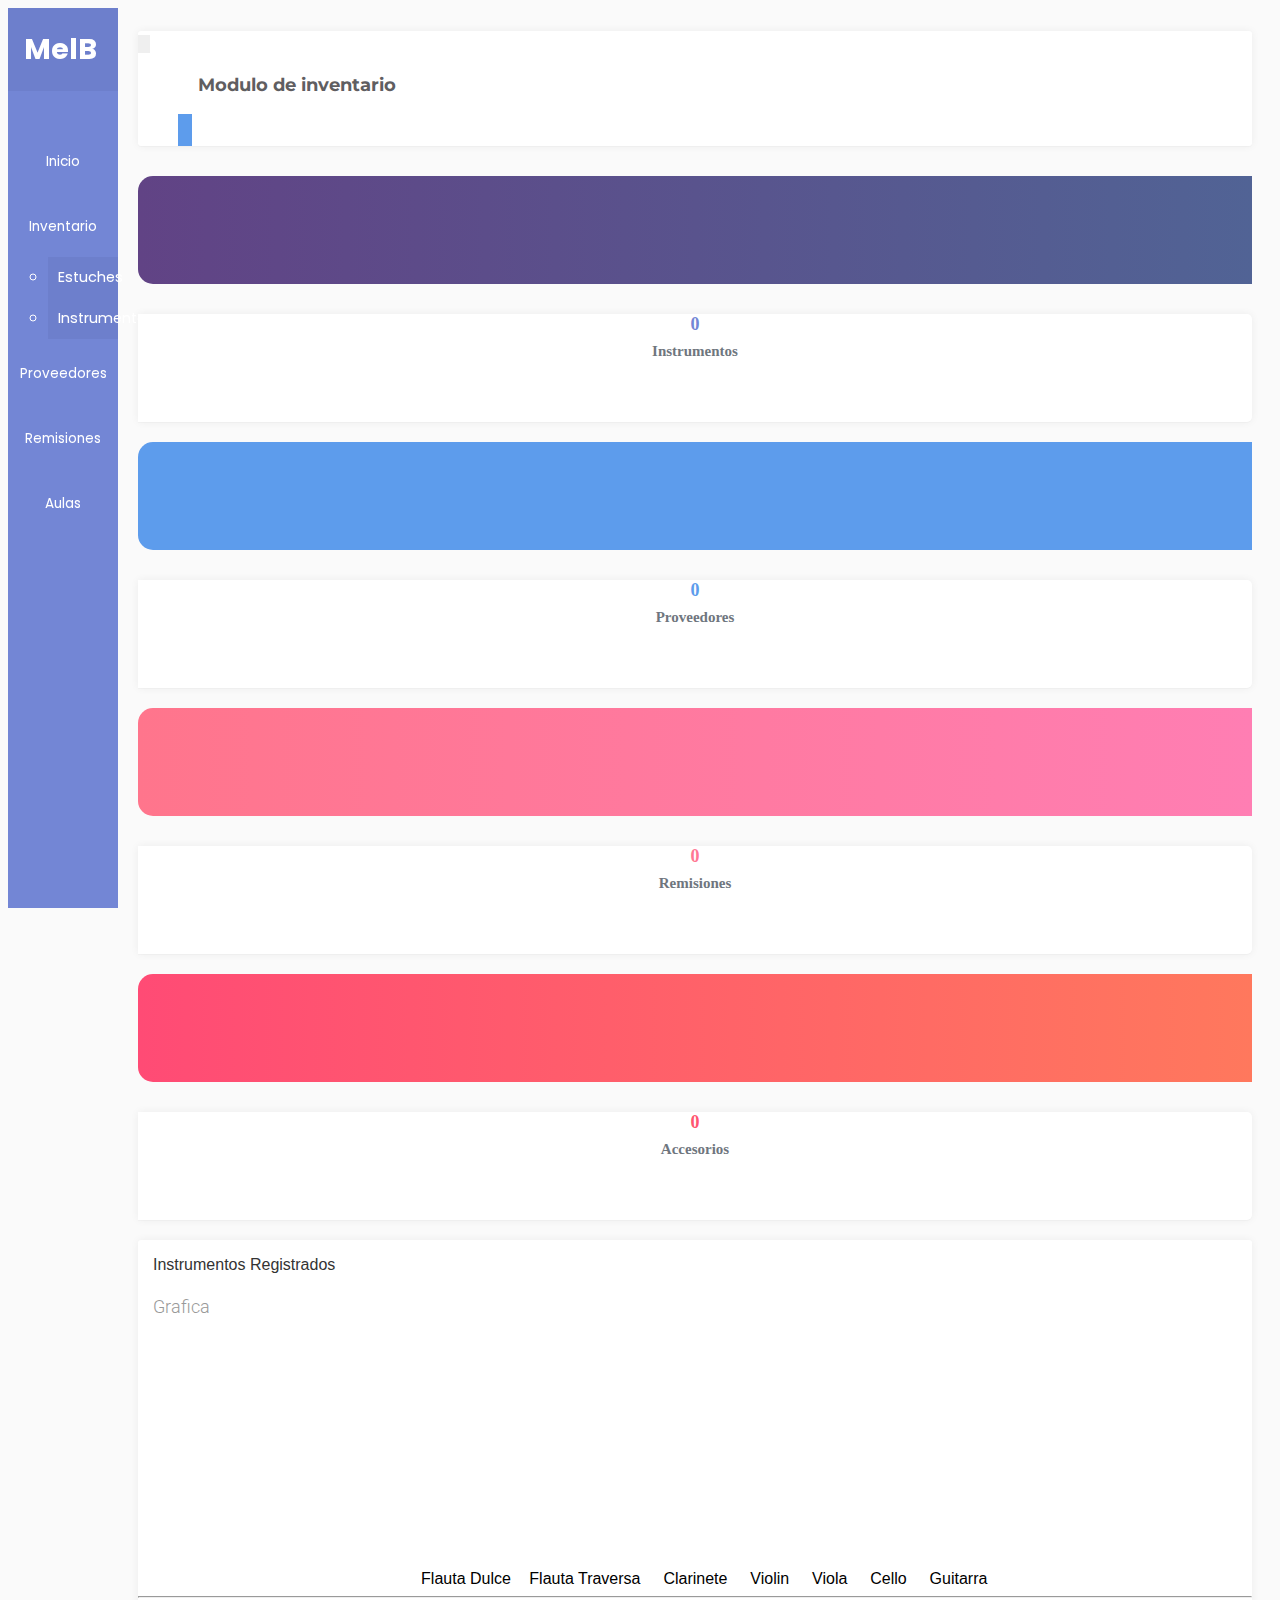
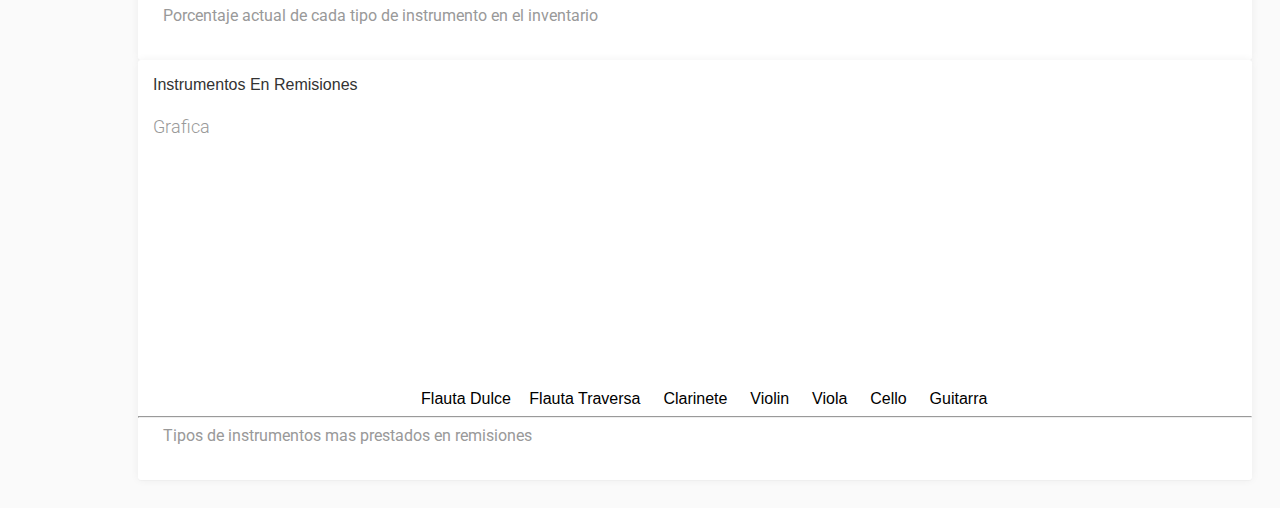
==== commit 174fef79: "c" ====
--- a/MelB/index.html
+++ b/MelB/index.html
@@ -6,23 +6,23 @@
         <meta http-equiv="X-UA-Compatible" content="IE=edge"/>
         <meta name="viewport" content="width=device-width, user-scalable=no, initial-scale=1.0, maximum-scale=1.0, minimum-scale=1.0"/>       
         <title>MelB - Modulo de inventario</title>        
-        <link rel="Shortcut Icon" href="favicon.ico" type="image/x-icon"/>     
+        <link rel="Shortcut Icon" href="favicon.ico" type="image/x-icon"/>  
+
         <!-- Boostrap, fuentes e iconos -->
-        <link rel="stylesheet" href="https://maxcdn.bootstrapcdn.com/bootstrap/3.3.7/css/bootstrap.min.css"/>
+        <link rel="stylesheet" href="plugins/bootstrap/bootstrap.min.css"/>
         <link href="https://fonts.googleapis.com/css?family=Roboto" rel="stylesheet">
-        <link rel="stylesheet" href="https://code.ionicframework.com/ionicons/2.0.1/css/ionicons.min.css">       
         <link href="https://fonts.googleapis.com/css?family=Montserrat" rel="stylesheet">
+        <link rel="stylesheet" href="plugins/ionicons/ionicons.min.css">       
+        <link href="plugins/fontawesome/font-awesome.css" rel="stylesheet">
 
         <!-- Plugins CSS -->
         <link href="plugins/datatables/jquery.dataTables.min.css" rel="stylesheet" type="text/css"/>
         <link href="plugins/datatables/buttons.bootstrap.min.css" rel="stylesheet" type="text/css"/>  
-        <link href="plugins/bootstrap-select/css/bootstrap-select.min.css" rel="stylesheet" />  
+        <link href="plugins/bootstrap-select/css/bootstrap-select.min.css" rel="stylesheet" /> 
         <link href="plugins/datatables/dataTables.bootstrap.min.css" rel="stylesheet" type="text/css"/>
-        <link href="plugins/bootstrap-colorpicker/css/bootstrap-colorpicker.min.css" rel="stylesheet">
         <link href="plugins/bootstrap-touchspin/css/jquery.bootstrap-touchspin.min.css" rel="stylesheet" />
         <link href="plugins/SweetAlert/sweetalert2.min.css" rel="stylesheet">
-        <link href="plugins/DataDrop/datedropper.css" rel="stylesheet">            <link href="http://maxcdn.bootstrapcdn.com/font-awesome/4.2.0/css/font-awesome.min.css" rel="stylesheet">
-        
+        <link href="plugins/DataDrop/datedropper.min.css" rel="stylesheet">
         <link href="Content/Estilos.css" rel="stylesheet" /> 
 </head>
 <body>
@@ -59,6 +59,9 @@
                         <a href="#" id="remisionessubmenu" >
                             <i class="glyphicon glyphicon-file"></i> Remisiones
                         </a>
+                        <a href="#" id="aulasubmenu" >
+                            <i class="glyphicon glyphicon-road"></i> Aulas
+                        </a>                                 
                     </li>                        
                 </ul>
                 
@@ -112,7 +115,7 @@
                                 <i class="ion-music-note IconoDashboard"></i>
                             </div>
                             <div class="col-sm-7 Tarjeta">
-                                <h3 class="ValorTextoDashboard Instrumento_Label">23</h3>
+                                <h3 class="ValorTextoDashboard Instrumento_Label" id="CantidadInstrumentosDA">0</h3>
                                 <h3 class="TipoEtiqueta">Instrumentos</h3>
                             </div>
                         </div>
@@ -121,7 +124,7 @@
                                 <i class="ion-person IconoDashboard"></i>
                             </div>
                             <div class="col-sm-7 Tarjeta">
-                                <h3 class="ValorTextoDashboard Proveedor_Label">5</h3>
+                                <h3 class="ValorTextoDashboard Proveedor_Label" id="CantidadProveedoresDA">0</h3>
                                 <h3 class="TipoEtiqueta">Proveedores</h3>
                             </div>
                         </div>
@@ -131,7 +134,7 @@
                                 <i class="ion-clipboard IconoDashboard"></i>
                             </div>
                             <div class="col-sm-7 Tarjeta">
-                                <h3 class="ValorTextoDashboard Remisiones_Label">23</h3>
+                                <h3 class="ValorTextoDashboard Remisiones_Label" id="CantidadRemisionesDA">0</h3>
                                 <h3 class="TipoEtiqueta">Remisiones</h3>
                             </div>                        
                         </div>
@@ -141,7 +144,7 @@
                                 <i class="ion-cube IconoDashboard"></i>
                             </div>
                             <div class="col-sm-7 Tarjeta">
-                                <h3 class="ValorTextoDashboard Accesorios_Label">23</h3>
+                                <h3 class="ValorTextoDashboard Accesorios_Label" id="CantidadAccesoriosDA">0</h3>
                                 <h3 class="TipoEtiqueta">Accesorios</h3>
                             </div>    
                         </div>
@@ -150,22 +153,21 @@
                     <div class="row">
                         <div class="col-md-6">
                             <div class="TarjetaDashboard">
-
                                 <div class="header">
                                     <h4 class="title">Instrumentos Registrados</h4>
                                     <p class="category">Grafica</p>
                                 </div>
                                 <div class="content">
-                                    <canvas id="GraficaInstrumentos" style="height:230px;width: 590px;"></canvas>
+                                    <canvas width="590" height="230" id="GraficaInstrumentos" ></canvas>
                                     <div class="footer">
                                         <div class="Leyenda">
-                                            <i class="fa fa-circle text-info LeyendaIcono"></i> Flauta Dulce
-                                            <i class="fa fa-circle text-danger LeyendaIcono"></i>Flauta Traversa
-                                            <i class="fa fa-circle text-warning LeyendaIcono"></i> Clarinete
-                                            <i class="fa fa-circle text-info LeyendaIcono"></i> Violin
-                                            <i class="fa fa-circle text-danger LeyendaIcono"></i> Viola
-                                            <i class="fa fa-circle text-warning LeyendaIcono"></i> Cello
-                                            <i class="fa fa-circle text-info LeyendaIcono"></i> Guitarra
+                                            <i class="fa fa-circle Leyenda1 LeyendaIcono"></i> Flauta Dulce
+                                            <i class="fa fa-circle Leyenda2 LeyendaIcono"></i>Flauta Traversa
+                                            <i class="fa fa-circle Leyenda3 LeyendaIcono"></i> Clarinete
+                                            <i class="fa fa-circle Leyenda4 LeyendaIcono"></i> Violin
+                                            <i class="fa fa-circle Leyenda5 LeyendaIcono"></i> Viola
+                                            <i class="fa fa-circle Leyenda6 LeyendaIcono"></i> Cello
+                                            <i class="fa fa-circle Leyenda7 LeyendaIcono"></i> Guitarra
                                         </div>
                                         <hr>
                                         <div class="Estadisticas">
@@ -187,13 +189,13 @@
                                     <canvas id="RemisionesGrafica" style="height:230px;width: 590px;"></canvas>
                                     <div class="footer">
                                         <div class="Leyenda">
-                                            <i class="fa fa-circle text-info LeyendaIcono"></i> Flauta Dulce
-                                            <i class="fa fa-circle text-danger LeyendaIcono"></i>Flauta Traversa
-                                            <i class="fa fa-circle text-warning LeyendaIcono"></i> Clarinete
-                                            <i class="fa fa-circle text-info LeyendaIcono"></i> Violin
-                                            <i class="fa fa-circle text-danger LeyendaIcono"></i> Viola
-                                            <i class="fa fa-circle text-warning LeyendaIcono"></i> Cello
-                                            <i class="fa fa-circle text-info LeyendaIcono"></i> Guitarra
+                                            <i class="fa fa-circle Leyenda1 LeyendaIcono"></i> Flauta Dulce
+                                            <i class="fa fa-circle Leyenda2 LeyendaIcono"></i>Flauta Traversa
+                                            <i class="fa fa-circle Leyenda3 LeyendaIcono"></i> Clarinete
+                                            <i class="fa fa-circle Leyenda4 LeyendaIcono"></i> Violin
+                                            <i class="fa fa-circle Leyenda5 LeyendaIcono"></i> Viola
+                                            <i class="fa fa-circle Leyenda6 LeyendaIcono"></i> Cello
+                                            <i class="fa fa-circle Leyenda7 LeyendaIcono"></i> Guitarra
                                         </div>
                                         <hr>
                                         <div class="Estadisticas">
@@ -659,7 +661,7 @@
                                     </div>
 
                                     <div class="col-sm-4" align="center">
-                                        <button id="Filtro_Buscar_Boton_Remisiones" type="button" class="btn waves-effect waves-light btn-filtro" style="display: inline-block;"><span class="btn-label"><i class="ion-funnel" data-pack="default" data-tags="add, include, new, invite, +"></i></span> Filtrar datos</button>
+                                        <button id="Filtro_Buscar_Boton_Remisiones" type="button" class="btn waves-effect waves-light btn-filtro"><span class="btn-label"><i class="ion-funnel"></i></span> Filtrar datos</button>
                                     </div>
                                 </div>
                             </div>
@@ -789,7 +791,7 @@
                         </div>                                            
 
                             <div class="row" id="row_Instrumento_Disponible">
-                               <div class="form-group col-sm-3 FlotarDerecha2" style="padding-right: 0px;">  
+                               <div class="form-group col-sm-3 FlotarDerecha2" >  
                                         <div class="input-group m-t-10">                                       
                                             <select data-live-search="true" id="Instrumentos_Disponibles" name="Instrumentos_Disponibles" title="Instrumentos Disponibles" class="selectpicker" data-style="btn-white" data-width="auto"> 
                                             </select>
@@ -843,7 +845,7 @@
                                     <table id="Estuche_T" class="table table-striped table-bordered dt-responsive nowrap">
                                         <thead>
                                             <tr>
-                                                <th>ID</th>                                                
+                                                <th>ID</th>                                    
                                                 <th>Imagen</th>
                                                 <th>Tipo Estuche</th>
                                                 <th>Marca</th>
@@ -1020,7 +1022,8 @@
      <script src="plugins/bootstrap-select/js/bootstrap-select.min.js"></script>
      <script src="plugins/bootstrap-maxlength/bootstrap-maxlength.min.js"></script>
      <script src="plugins/bootstrap-touchspin/js/jquery.bootstrap-touchspin.min.js"></script>
-     <script src="plugins/DataDrop/datedropper.js" type="text/javascript"></script>
+     <script src="plugins/DataDrop/datedropper.min.js" type="text/javascript"></script>
+     <script src="plugins/chartjs/Chart.min.js"></script>
     
      <!-- Plugins Alertas -->
      <script src="plugins\SweetAlert/sweetalert2.min.js"></script>
--- a/MelB/plugins/DataDrop/datedropper.min.css
+++ b/MelB/plugins/DataDrop/datedropper.min.css
@@ -0,0 +1 @@
+@font-face{font-family:datedropper;src:url(src/datedropper.eot);src:url(src/datedropper.eot?#iefix) format("embedded-opentype"),url(src/datedropper.woff) format("woff"),url(src/datedropper.ttf) format("truetype"),url(src/datedropper.svg#datedropper) format("svg");font-weight:400;font-style:normal}[class*=" pick-i-"]:before,[class^=pick-i-]:before{font-family:datedropper!important;font-style:normal!important;font-weight:400!important;font-variant:normal!important;text-transform:none!important;speak:none;line-height:1;-webkit-font-smoothing:antialiased;-moz-osx-font-smoothing:grayscale}.pick-i-lng:before{content:"\6a"}.pick-i-lkd:before{content:"\62"}.pick-i-ckd:before{content:"\65"}.pick-i-r:before{content:"\66"}.pick-i-l:before{content:"\68"}.pick-i-min:before{content:"\61"}.pick-i-exp:before{content:"\63"}.picker-input{cursor:text}.picker-modal-overlay{position:fixed;top:0;left:0;width:100%;height:100%;background-color:rgba(0,0,0,.8);z-index:9998;opacity:1;visibility:visible;-webkit-transition:opacity .4s ease,visibility .4s ease;-moz-transition:opacity .4s ease,visibility .4s ease;-ms-transition:opacity .4s ease,visibility .4s ease;-o-transition:opacity .4s ease,visibility .4s ease}.picker-modal-overlay.tohide{opacity:0;visibility:hidden}div.datedropper{position:absolute;top:0;left:0;z-index:9999;-webkit-transform:translateX(-50%);-moz-transform:translateX(-50%);-ms-transform:translateX(-50%);-o-transform:translateX(-50%);line-height:1;font-family:sans-serif;-webkit-box-sizing:border-box;-moz-box-sizing:border-box;box-sizing:border-box;-webkit-user-select:none;-moz-user-select:none;-ms-user-select:none;-o-user-select:none;user-select:none;-webkit-tap-highlight-color:rgba(0,0,0,0);opacity:0;visibility:hidden;margin-top:-8px;transform-style:preserve-3d;-webkit-perspective:1000;-moz-perspective:1000;-ms-perspective:1000;perspective:1000;-webkit-backface-visibility:hidden;-moz-backface-visibility:hidden;-ms-backface-visibility:hidden;backface-visibility:hidden}div.datedropper:before{content:"";position:absolute;width:16px;height:16px;top:-8px;left:50%;-webkit-transform:translateX(-50%) rotate(45deg);-moz-transform:translateX(-50%) rotate(45deg);-ms-transform:translateX(-50%) rotate(45deg);-o-transform:translateX(-50%) rotate(45deg);border-top-left-radius:4px}div.datedropper.picker-focus{opacity:1;visibility:visible;margin-top:8px}div.datedropper.picker-modal{top:50%!important;left:50%!important;-webkit-transform:translate(-50%,-50%)!important;-moz-transform:translate(-50%,-50%)!important;-ms-transform:translate(-50%,-50%)!important;-o-transform:translate(-50%,-50%)!important;position:fixed!important;margin:0!important}div.datedropper.picker-modal:before{display:none}div.datedropper .picker{overflow:hidden}div.datedropper .picker ul{margin:0;padding:0;list-style:none;cursor:pointer}div.datedropper .picker ul.pick{position:relative;overflow:hidden;max-height:100px}div.datedropper .picker ul.pick:nth-of-type(2){box-shadow:0 1px rgba(0,0,0,.06)}div.datedropper .picker ul.pick li{position:absolute;top:0;left:0;width:100%;height:100%;text-align:center;opacity:.5;display:block}div.datedropper .picker ul.pick li.pick-afr{-webkit-transform:translateY(100%);-moz-transform:translateY(100%);-ms-transform:translateY(100%);-o-transform:translateY(100%)}div.datedropper .picker ul.pick li.pick-bfr{-webkit-transform:translateY(-100%);-moz-transform:translateY(-100%);-ms-transform:translateY(-100%);-o-transform:translateY(-100%)}div.datedropper .picker ul.pick li.pick-sl{opacity:1;-webkit-transform:translateY(0);-moz-transform:translateY(0);-ms-transform:translateY(0);-o-transform:translateY(0);z-index:1}div.datedropper .picker ul.pick li span{font-size:16px;position:absolute;left:0;width:100%;line-height:0;bottom:24px}div.datedropper .picker ul.pick .pick-arw{position:absolute;top:0;height:100%;width:25%;font-size:10px;text-align:center;display:block;z-index:10;cursor:pointer;background-size:24px 24px;background-position:center;background-repeat:no-repeat;overflow:hidden;opacity:0;-webkit-transform:scale(0);-moz-transform:scale(0);-ms-transform:scale(0);-o-transform:scale(0)}div.datedropper .picker ul.pick .pick-arw i{line-height:0;top:50%;position:relative;display:block;-webkit-transform:translateY(-50%);-moz-transform:translateY(-50%);-ms-transform:translateY(-50%);-o-transform:translateY(-50%)}div.datedropper .picker ul.pick .pick-arw.pick-arw-s1:hover{opacity:1;-webkit-transform:scale(1.2);-moz-transform:scale(1.2);-ms-transform:scale(1.2);-o-transform:scale(1.2)}div.datedropper .picker ul.pick .pick-arw.pick-arw-r,div.datedropper .picker ul.pick .pick-arw.pick-arw-r i{right:0}div.datedropper .picker ul.pick .pick-arw.pick-arw-l,div.datedropper .picker ul.pick .pick-arw.pick-arw-l i{left:0}div.datedropper .picker ul.pick .pick-arw.pick-arw-s2.pick-arw-r{-webkit-transform:translateX(100%);-moz-transform:translateX(100%);-ms-transform:translateX(100%);-o-transform:translateX(100%)}div.datedropper .picker ul.pick .pick-arw.pick-arw-s2.pick-arw-l{-webkit-transform:translateX(-100%);-moz-transform:translateX(-100%);-ms-transform:translateX(-100%);-o-transform:translateX(-100%)}@media only screen and (max-width:480px){div.datedropper .picker ul.pick .pick-arw{-webkit-transform:scale(1);-moz-transform:scale(1);-ms-transform:scale(1);-o-transform:scale(1);opacity:.4}}div.datedropper .picker ul.pick.pick-l,div.datedropper .picker ul.pick.pick-m,div.datedropper .picker ul.pick.pick-y{height:60px;line-height:60px}div.datedropper .picker ul.pick.pick-m{font-size:32px}div.datedropper .picker ul.pick.pick-y{font-size:24px}div.datedropper .picker ul.pick.pick-y.pick-jump .pick-arw.pick-arw-s1.pick-arw-r i{right:16px}div.datedropper .picker ul.pick.pick-y.pick-jump .pick-arw.pick-arw-s1.pick-arw-l i{left:16px}div.datedropper .picker ul.pick.pick-y.pick-jump .pick-arw.pick-arw-s2.pick-arw-l,div.datedropper .picker ul.pick.pick-y.pick-jump .pick-arw.pick-arw-s2.pick-arw-r{-webkit-transform:translateX(0);-moz-transform:translateX(0);-ms-transform:translateX(0);-o-transform:translateX(0)}div.datedropper .picker ul.pick.pick-y.pick-jump .pick-arw:hover{-webkit-transform:scale(1.6);-moz-transform:scale(1.6);-ms-transform:scale(1.6);-o-transform:scale(1.6)}div.datedropper .picker ul.pick.pick-d{height:100px;line-height:80px;font-size:64px;font-weight:700}div.datedropper .picker ul.pick.pick-l{position:absolute;bottom:0;left:0;right:0;z-index:10;font-size:18px;font-weight:700;opacity:0;visibility:hidden;-webkit-transform:translateY(32px);-moz-transform:translateY(32px);-ms-transform:translateY(32px);-o-transform:translateY(32px);-webkit-transition:all .4s ease;-moz-transition:all .4s ease;-ms-transition:all .4s ease;-o-transition:all .4s ease}div.datedropper .picker ul.pick.pick-l.visible{opacity:1;visibility:visible;-webkit-transform:translateY(0);-moz-transform:translateY(0);-ms-transform:translateY(0);-o-transform:translateY(0)}div.datedropper .picker ul.pick:hover .pick-arw{opacity:.6;-webkit-transform:scale(1);-moz-transform:scale(1);-ms-transform:scale(1);-o-transform:scale(1)}div.datedropper .picker ul.pick.pick-d:hover,div.datedropper .picker ul.pick.pick-y:hover{background-color:rgba(0,0,0,.02)}div.datedropper .picker .pick-lg{z-index:1;margin:0 auto;max-height:0;overflow:hidden}div.datedropper .picker .pick-lg.down{animation:down .8s ease}div.datedropper .picker .pick-lg .pick-h{opacity:.4}div.datedropper .picker .pick-lg ul:after{content:"";display:table;clear:both}div.datedropper .picker .pick-lg ul li{float:left;text-align:center;width:14.285714286%;line-height:36px;height:36px;font-size:14px}div.datedropper .picker .pick-lg ul.pick-lg-h{padding:0 16px}div.datedropper .picker .pick-lg ul.pick-lg-b{padding:16px}div.datedropper .picker .pick-lg ul.pick-lg-b li{cursor:pointer;position:relative;z-index:1}div.datedropper .picker .pick-lg ul.pick-lg-b li:before{content:"";position:absolute;z-index:-1;width:48px;height:48px;box-shadow:0 0 32px rgba(0,0,0,.1);border-radius:32px;top:50%;left:50%;-webkit-transform:translate(-50%,-50%) scale(0);-moz-transform:translate(-50%,-50%) scale(0);-ms-transform:translate(-50%,-50%) scale(0);-o-transform:translate(-50%,-50%) scale(0)}div.datedropper .picker .pick-lg ul.pick-lg-b li.pick-v:hover{text-decoration:underline}div.datedropper .picker .pick-lg ul.pick-lg-b li.pick-lk:after{content:"";position:absolute;top:50%;left:4px;right:4px;height:1px;background:rgba(0,0,0,.2);-webkit-transform:rotate(45deg);-moz-transform:rotate(45deg);-ms-transform:rotate(45deg);-o-transform:rotate(45deg)}div.datedropper .picker .pick-lg ul.pick-lg-b li.pick-sl{font-size:24px}div.datedropper .picker .pick-lg ul.pick-lg-b li.pick-sl:before{-webkit-transform:translate(-50%,-50%) scale(1);-moz-transform:translate(-50%,-50%) scale(1);-ms-transform:translate(-50%,-50%) scale(1);-o-transform:translate(-50%,-50%) scale(1)}div.datedropper .picker .pick-btns{margin:-1px;position:relative;z-index:2;height:56px}div.datedropper .picker .pick-btns div{cursor:pointer;line-height:0}div.datedropper .picker .pick-btns .pick-submit{margin:0 auto;width:56px;height:56px;line-height:64px;border-radius:56px;font-size:24px;cursor:pointer;border-bottom-left-radius:0;border-bottom-right-radius:0;text-align:center;position:relative;top:0}div.datedropper .picker .pick-btns .pick-submit:after{font-family:datedropper!important;font-style:normal!important;font-weight:400!important;font-variant:normal!important;text-transform:none!important;speak:none;-webkit-font-smoothing:antialiased;-moz-osx-font-smoothing:grayscale;line-height:60px;content:"\65"}div.datedropper .picker .pick-btns .pick-submit:hover{top:4px;box-shadow:0 0 0 16px rgba(0,0,0,.04),0 0 0 8px rgba(0,0,0,.04)}div.datedropper .picker .pick-btns .pick-btn{position:absolute;width:32px;height:32px;bottom:0;text-align:center;line-height:38px;font-size:16px;margin:8px;border-radius:4px;background:rgba(0,0,0,.03)}div.datedropper .picker .pick-btns .pick-btn:hover{background:#FFF;-webkit-box-shadow:0 0 32px rgba(0,0,0,.1);-moz-box-shadow:0 0 32px rgba(0,0,0,.1);box-shadow:0 0 32px rgba(0,0,0,.1);-webkit-transform:scale(1.2);-moz-transform:scale(1.2);-ms-transform:scale(1.2);-o-transform:scale(1.2)}div.datedropper .picker .pick-btns .pick-btn:after{font-family:datedropper!important;font-style:normal!important;font-weight:400!important;font-variant:normal!important;text-transform:none!important;speak:none;line-height:1;-webkit-font-smoothing:antialiased;-moz-osx-font-smoothing:grayscale}div.datedropper .picker .pick-btns .pick-btn.pick-btn-sz{right:0;transform-origin:right bottom}div.datedropper .picker .pick-btns .pick-btn.pick-btn-sz:after{content:"\63"}div.datedropper .picker .pick-btns .pick-btn.pick-btn-lng{left:0;transform-origin:left bottom}div.datedropper .picker .pick-btns .pick-btn.pick-btn-lng:after{content:"\6a"}div.datedropper.picker-lg{width:300px!important}div.datedropper.picker-lg ul.pick.pick-d{-webkit-transform:scale(0);-moz-transform:scale(0);-ms-transform:scale(0);-o-transform:scale(0);max-height:0!important}div.datedropper.picker-lg .pick-lg{max-height:320px}div.datedropper.picker-lg .pick-btns .pick-btn.pick-btn-sz:after{content:"\61"}@media only screen and (max-width:480px){div.datedropper.picker-lg{position:fixed;top:50%!important;left:50%!important;-webkit-transform:translate(-50%,-50%);-moz-transform:translate(-50%,-50%);-ms-transform:translate(-50%,-50%);-o-transform:translate(-50%,-50%);margin:0}div.datedropper.picker-lg:before{display:none}}@-moz-keyframes picker_locked{0%,100%{-webkit-transform:translateX(-50%) translate3d(0,0,0);-moz-transform:translateX(-50%) translate3d(0,0,0);-ms-transform:translateX(-50%) translate3d(0,0,0);-o-transform:translateX(-50%) translate3d(0,0,0)}10%,30%,50%,70%,90%{-webkit-transform:translateX(-50%) translate3d(-2px,0,0);-moz-transform:translateX(-50%) translate3d(-2px,0,0);-ms-transform:translateX(-50%) translate3d(-2px,0,0);-o-transform:translateX(-50%) translate3d(-2px,0,0)}20%,40%,60%,80%{-webkit-transform:translateX(-50%) translate3d(2px,0,0);-moz-transform:translateX(-50%) translate3d(2px,0,0);-ms-transform:translateX(-50%) translate3d(2px,0,0);-o-transform:translateX(-50%) translate3d(2px,0,0)}}@-webkit-keyframes picker_locked{0%,100%{-webkit-transform:translateX(-50%) translate3d(0,0,0);-moz-transform:translateX(-50%) translate3d(0,0,0);-ms-transform:translateX(-50%) translate3d(0,0,0);-o-transform:translateX(-50%) translate3d(0,0,0)}10%,30%,50%,70%,90%{-webkit-transform:translateX(-50%) translate3d(-2px,0,0);-moz-transform:translateX(-50%) translate3d(-2px,0,0);-ms-transform:translateX(-50%) translate3d(-2px,0,0);-o-transform:translateX(-50%) translate3d(-2px,0,0)}20%,40%,60%,80%{-webkit-transform:translateX(-50%) translate3d(2px,0,0);-moz-transform:translateX(-50%) translate3d(2px,0,0);-ms-transform:translateX(-50%) translate3d(2px,0,0);-o-transform:translateX(-50%) translate3d(2px,0,0)}}@keyframes picker_locked{0%,100%{-webkit-transform:translateX(-50%) translate3d(0,0,0);-moz-transform:translateX(-50%) translate3d(0,0,0);-ms-transform:translateX(-50%) translate3d(0,0,0);-o-transform:translateX(-50%) translate3d(0,0,0)}10%,30%,50%,70%,90%{-webkit-transform:translateX(-50%) translate3d(-2px,0,0);-moz-transform:translateX(-50%) translate3d(-2px,0,0);-ms-transform:translateX(-50%) translate3d(-2px,0,0);-o-transform:translateX(-50%) translate3d(-2px,0,0)}20%,40%,60%,80%{-webkit-transform:translateX(-50%) translate3d(2px,0,0);-moz-transform:translateX(-50%) translate3d(2px,0,0);-ms-transform:translateX(-50%) translate3d(2px,0,0);-o-transform:translateX(-50%) translate3d(2px,0,0)}}@-moz-keyframes picker_locked_large_mobile{0%,100%{-webkit-transform:translate(-50%,-50%) translate3d(0,0,0);-moz-transform:translate(-50%,-50%) translate3d(0,0,0);-ms-transform:translate(-50%,-50%) translate3d(0,0,0);-o-transform:translate(-50%,-50%) translate3d(0,0,0)}10%,30%,50%,70%,90%{-webkit-transform:translate(-50%,-50%) translate3d(-2px,0,0);-moz-transform:translate(-50%,-50%) translate3d(-2px,0,0);-ms-transform:translate(-50%,-50%) translate3d(-2px,0,0);-o-transform:translate(-50%,-50%) translate3d(-2px,0,0)}20%,40%,60%,80%{-webkit-transform:translate(-50%,-50%) translate3d(2px,0,0);-moz-transform:translate(-50%,-50%) translate3d(2px,0,0);-ms-transform:translate(-50%,-50%) translate3d(2px,0,0);-o-transform:translate(-50%,-50%) translate3d(2px,0,0)}}@-webkit-keyframes picker_locked_large_mobile{0%,100%{-webkit-transform:translate(-50%,-50%) translate3d(0,0,0);-moz-transform:translate(-50%,-50%) translate3d(0,0,0);-ms-transform:translate(-50%,-50%) translate3d(0,0,0);-o-transform:translate(-50%,-50%) translate3d(0,0,0)}10%,30%,50%,70%,90%{-webkit-transform:translate(-50%,-50%) translate3d(-2px,0,0);-moz-transform:translate(-50%,-50%) translate3d(-2px,0,0);-ms-transform:translate(-50%,-50%) translate3d(-2px,0,0);-o-transform:translate(-50%,-50%) translate3d(-2px,0,0)}20%,40%,60%,80%{-webkit-transform:translate(-50%,-50%) translate3d(2px,0,0);-moz-transform:translate(-50%,-50%) translate3d(2px,0,0);-ms-transform:translate(-50%,-50%) translate3d(2px,0,0);-o-transform:translate(-50%,-50%) translate3d(2px,0,0)}}@keyframes picker_locked_large_mobile{0%,100%{-webkit-transform:translate(-50%,-50%) translate3d(0,0,0);-moz-transform:translate(-50%,-50%) translate3d(0,0,0);-ms-transform:translate(-50%,-50%) translate3d(0,0,0);-o-transform:translate(-50%,-50%) translate3d(0,0,0)}10%,30%,50%,70%,90%{-webkit-transform:translate(-50%,-50%) translate3d(-2px,0,0);-moz-transform:translate(-50%,-50%) translate3d(-2px,0,0);-ms-transform:translate(-50%,-50%) translate3d(-2px,0,0);-o-transform:translate(-50%,-50%) translate3d(-2px,0,0)}20%,40%,60%,80%{-webkit-transform:translate(-50%,-50%) translate3d(2px,0,0);-moz-transform:translate(-50%,-50%) translate3d(2px,0,0);-ms-transform:translate(-50%,-50%) translate3d(2px,0,0);-o-transform:translate(-50%,-50%) translate3d(2px,0,0)}}div.datedropper.picker-rmbl{-webkit-animation:picker_locked .4s ease;-moz-animation:picker_locked .4s ease;animation:picker_locked .4s ease}@media only screen and (max-width:480px){div.datedropper.picker-rmbl.picker-lg{-webkit-animation:picker_locked_large_mobile .4s ease;-moz-animation:picker_locked_large_mobile .4s ease;animation:picker_locked_large_mobile .4s ease}}div.datedropper.picker-lkd .pick-submit{background-color:rgba(0,0,0,.04)!important;color:rgba(0,0,0,.2)!important}div.datedropper.picker-lkd .pick-submit:hover{-webkit-box-shadow:none!important;-moz-box-shadow:none!important;box-shadow:none!important}div.datedropper.picker-lkd .pick-submit:after{content:"\62"!important}div.datedropper.picker-fxs{-webkit-transition:width .8s cubic-bezier(1,-.55,.2,1.37),opacity .2s ease,visibility .2s ease,margin .2s ease;-moz-transition:width .8s cubic-bezier(1,-.55,.2,1.37),opacity .2s ease,visibility .2s ease,margin .2s ease;-ms-transition:width .8s cubic-bezier(1,-.55,.2,1.37),opacity .2s ease,visibility .2s ease,margin .2s ease;-o-transition:width .8s cubic-bezier(1,-.55,.2,1.37),opacity .2s ease,visibility .2s ease,margin .2s ease}div.datedropper.picker-fxs ul.pick.pick-d{-webkit-transition:top .8s cubic-bezier(1,-.55,.2,1.37),transform .8s cubic-bezier(1,-.55,.2,1.37),max-height .8s cubic-bezier(1,-.55,.2,1.37),background-color .4s ease;-moz-transition:top .8s cubic-bezier(1,-.55,.2,1.37),transform .8s cubic-bezier(1,-.55,.2,1.37),max-height .8s cubic-bezier(1,-.55,.2,1.37),background-color .4s ease;-ms-transition:top .8s cubic-bezier(1,-.55,.2,1.37),transform .8s cubic-bezier(1,-.55,.2,1.37),max-height .8s cubic-bezier(1,-.55,.2,1.37),background-color .4s ease;-o-transition:top .8s cubic-bezier(1,-.55,.2,1.37),transform .8s cubic-bezier(1,-.55,.2,1.37),max-height .8s cubic-bezier(1,-.55,.2,1.37),background-color .4s ease}div.datedropper.picker-fxs ul.pick.pick-y{-webkit-transition:background-color .4s ease;-moz-transition:background-color .4s ease;-ms-transition:background-color .4s ease;-o-transition:background-color .4s ease}div.datedropper.picker-fxs ul.pick li{-webkit-transition:transform .4s ease,opacity .4s ease;-moz-transition:transform .4s ease,opacity .4s ease;-ms-transition:transform .4s ease,opacity .4s ease;-o-transition:transform .4s ease,opacity .4s ease}div.datedropper.picker-fxs ul.pick .pick-arw{-webkit-transition:transform .2s ease,opacity .2s ease;-moz-transition:transform .2s ease,opacity .2s ease;-ms-transition:transform .2s ease,opacity .2s ease;-o-transition:transform .2s ease,opacity .2s ease}div.datedropper.picker-fxs ul.pick .pick-arw i{-webkit-transition:right .2s ease,left .2s ease;-moz-transition:right .2s ease,left .2s ease;-ms-transition:right .2s ease,left .2s ease;-o-transition:right .2s ease,left .2s ease}div.datedropper.picker-fxs .pick-lg{-webkit-transition:max-height .8s cubic-bezier(1,-.55,.2,1.37);-moz-transition:max-height .8s cubic-bezier(1,-.55,.2,1.37);-ms-transition:max-height .8s cubic-bezier(1,-.55,.2,1.37);-o-transition:max-height .8s cubic-bezier(1,-.55,.2,1.37)}div.datedropper.picker-fxs .pick-lg .pick-lg-b li:before{-webkit-transition:transform .2s ease;-moz-transition:transform .2s ease;-ms-transition:transform .2s ease;-o-transition:transform .2s ease}div.datedropper.picker-fxs .pick-btns .pick-submit{-webkit-transition:top .2s ease,box-shadow .4s ease,background-color .4s ease;-moz-transition:top .2s ease,box-shadow .4s ease,background-color .4s ease;-ms-transition:top .2s ease,box-shadow .4s ease,background-color .4s ease;-o-transition:top .2s ease,box-shadow .4s ease,background-color .4s ease}div.datedropper.picker-fxs .pick-btns .pick-btn{-webkit-transition:all .2s ease;-moz-transition:all .2s ease;-ms-transition:all .2s ease;-o-transition:all .2s ease}@media only screen and (max-width:480px){div.datedropper.picker-fxs{-webkit-transition:opacity .2s ease,visibility .2s ease,margin .2s ease;-moz-transition:opacity .2s ease,visibility .2s ease,margin .2s ease;-ms-transition:opacity .2s ease,visibility .2s ease,margin .2s ease;-o-transition:opacity .2s ease,visibility .2s ease,margin .2s ease}div.datedropper.picker-fxs .pick-lg,div.datedropper.picker-fxs ul.pick.pick-d{-webkit-transition:none;-moz-transition:none;-ms-transition:none;-o-transition:none}}div.datedropper.vanilla{border-radius:6px;width:180px}div.datedropper.vanilla .picker{border-radius:6px;box-shadow:0 0 32px 0 rgba(0,0,0,.1)}div.datedropper.vanilla .pick-l{border-bottom-left-radius:6px;border-bottom-right-radius:6px}div.datedropper.vanilla .pick-lg-b .pick-sl:before,div.datedropper.vanilla .pick-lg-h,div.datedropper.vanilla .pick-m,div.datedropper.vanilla .pick-submit,div.datedropper.vanilla:before{background-color:#feac92}div.datedropper.vanilla .pick li span,div.datedropper.vanilla .pick-btn,div.datedropper.vanilla .pick-lg-b .pick-wke,div.datedropper.vanilla .pick-y.pick-jump{color:#feac92}div.datedropper.vanilla .pick-l,div.datedropper.vanilla .picker{background-color:#fff}div.datedropper.vanilla .pick-arw,div.datedropper.vanilla .pick-l,div.datedropper.vanilla .picker{color:#9ed7db}div.datedropper.vanilla .pick-lg-b .pick-sl,div.datedropper.vanilla .pick-lg-h,div.datedropper.vanilla .pick-m,div.datedropper.vanilla .pick-m .pick-arw,div.datedropper.vanilla .pick-submit{color:#faf7f4}div.datedropper.vanilla.picker-tiny .pick-m,div.datedropper.vanilla.picker-tiny:before{background-color:#fff}div.datedropper.vanilla.picker-tiny .pick-m,div.datedropper.vanilla.picker-tiny .pick-m .pick-arw{color:#9ed7db}div.datedropper.leaf{border-radius:6px;width:180px}div.datedropper.leaf .picker{border-radius:6px;box-shadow:0 0 32px 0 rgba(0,0,0,.1)}div.datedropper.leaf .pick-l{border-bottom-left-radius:6px;border-bottom-right-radius:6px}div.datedropper.leaf .pick-lg-b .pick-sl:before,div.datedropper.leaf .pick-lg-h,div.datedropper.leaf .pick-m,div.datedropper.leaf .pick-submit,div.datedropper.leaf:before{background-color:#1ecd80}div.datedropper.leaf .pick li span,div.datedropper.leaf .pick-btn,div.datedropper.leaf .pick-lg-b .pick-wke,div.datedropper.leaf .pick-y.pick-jump{color:#1ecd80}div.datedropper.leaf .pick-l,div.datedropper.leaf .picker{background-color:#fefff2}div.datedropper.leaf .pick-arw,div.datedropper.leaf .pick-l,div.datedropper.leaf .picker{color:#528971}div.datedropper.leaf .pick-lg-b .pick-sl,div.datedropper.leaf .pick-lg-h,div.datedropper.leaf .pick-m,div.datedropper.leaf .pick-m .pick-arw,div.datedropper.leaf .pick-submit{color:#fefff2}div.datedropper.leaf.picker-tiny .pick-m,div.datedropper.leaf.picker-tiny:before{background-color:#fefff2}div.datedropper.leaf.picker-tiny .pick-m,div.datedropper.leaf.picker-tiny .pick-m .pick-arw{color:#528971}div.datedropper.primary{border-radius:6px;width:180px}div.datedropper.primary .picker{border-radius:6px;box-shadow:0 0 32px 0 rgba(0,0,0,.1)}div.datedropper.primary .pick-l{border-bottom-left-radius:6px;border-bottom-right-radius:6px}div.datedropper.primary .pick-lg-b .pick-sl:before,div.datedropper.primary .pick-lg-h,div.datedropper.primary .pick-m,div.datedropper.primary .pick-submit,div.datedropper.primary:before{background-color:#fd4741}div.datedropper.primary .pick li span,div.datedropper.primary .pick-btn,div.datedropper.primary .pick-lg-b .pick-wke,div.datedropper.primary .pick-y.pick-jump{color:#fd4741}div.datedropper.primary .pick-l,div.datedropper.primary .picker{background-color:#fff}div.datedropper.primary .pick-arw,div.datedropper.primary .pick-l,div.datedropper.primary .picker{color:#4d4d4d}div.datedropper.primary .pick-lg-b .pick-sl,div.datedropper.primary .pick-lg-h,div.datedropper.primary .pick-m,div.datedropper.primary .pick-m .pick-arw,div.datedropper.primary .pick-submit{color:#fff}div.datedropper.primary.picker-tiny .pick-m,div.datedropper.primary.picker-tiny:before{background-color:#fff}div.datedropper.primary.picker-tiny .pick-m,div.datedropper.primary.picker-tiny .pick-m .pick-arw{color:#4d4d4d}div.datedropper .null{-webkit-transition:none;-moz-transition:none;-ms-transition:none;-o-transition:none}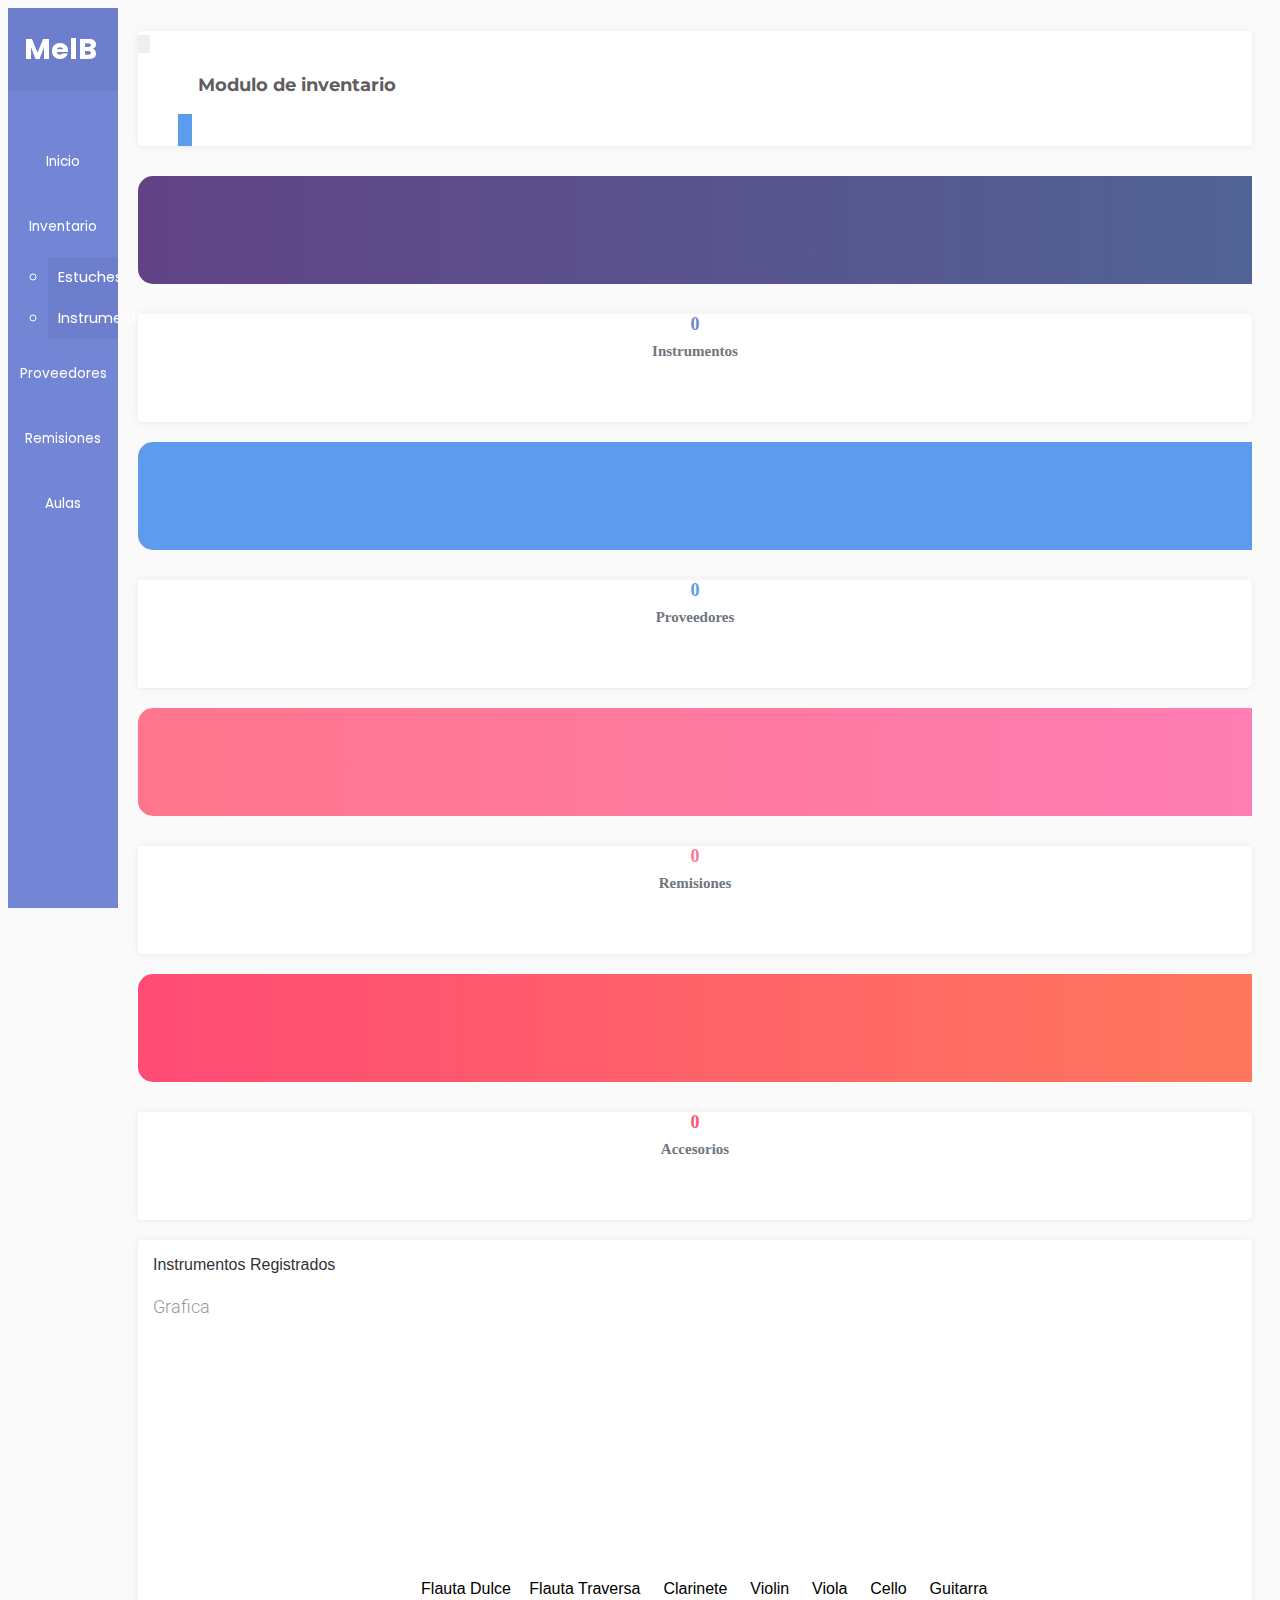
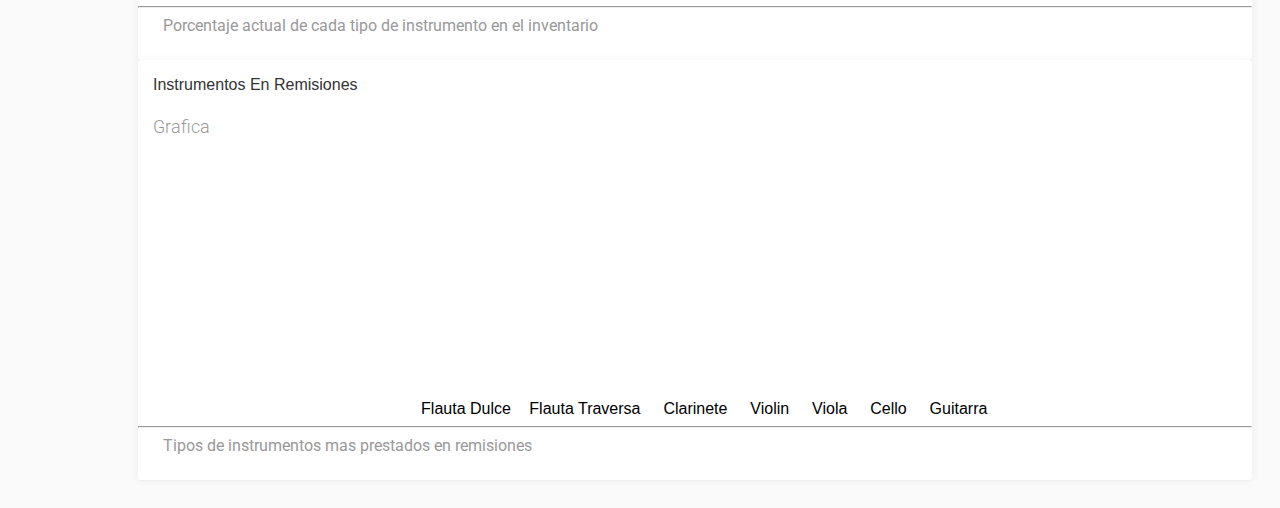
==== commit d9b9426f: "Login" ====
--- a/MelB/index.html
+++ b/MelB/index.html
@@ -23,7 +23,7 @@
         <link href="plugins/bootstrap-touchspin/css/jquery.bootstrap-touchspin.min.css" rel="stylesheet" />
         <link href="plugins/SweetAlert/sweetalert2.min.css" rel="stylesheet">
         <link href="plugins/DataDrop/datedropper.min.css" rel="stylesheet">
-        <link href="Content/Estilos.css" rel="stylesheet" /> 
+        <link href="Content/EstilosInventario.css" rel="stylesheet" /> 
 </head>
 <body>
     <!--Contenedor Global-->
@@ -1013,7 +1013,7 @@
         </div>
     </div>
 
-     <script src="Scripts/jquery-3.0.0.min.js"></script>
+     <script src="plugins/jquery/jquery-3.0.0.min.js"></script>
      <script src="plugins/jquery-ui/jquery-ui.min.js"></script>
 
      <!-- Plugins Boostrap -->     
@@ -1031,7 +1031,7 @@
      <script src="Scripts/bootstrap.min.js"></script>             
     
      <!-- Scripts de MeLB -->
-     <script src="Scripts/EventoNavegador.js"></script>
+     <script src="Scripts/EventoNavegadorInventario.js"></script>
 
      <!-- Scripts Web API-->
      <script src="Scripts/WebAPI/Instrumentos.js"></script>          
--- a/MelB/Content/EstilosInventario.css
+++ b/MelB/Content/EstilosInventario.css
@@ -0,0 +1,879 @@
+@import "https://fonts.googleapis.com/css?family=Poppins:300,400,500,600,700";
+
+body 
+{
+    font-family: 'Poppins', sans-serif; 
+    background: #fafafa;
+}
+
+p {
+    font-family: 'Poppins', sans-serif;
+    font-size: 1.1em;
+    font-weight: 300;
+    line-height: 1.7em;
+    color: #999;
+}
+
+a, a:hover, a:focus {
+    color: inherit;
+    text-decoration: none;
+    transition: all 0.3s;
+}
+
+.navbar {
+    width: 100%
+    padding: 20px;
+    background: #fff;
+    border: none;
+    border-radius: 0;
+    margin-bottom: 40px;
+    box-shadow: 1px 1px 3px rgba(0, 0, 0, 0.1);
+    box-sizing: border-box; 
+}
+
+
+
+#content {
+    width: 100%;
+    padding: 20px
+    box-sizing: border-box; 
+    overflow: hidden;
+}
+
+.navbar-btn {
+    box-shadow: none;
+    outline: none !important;
+    border: none;
+}
+
+.line {
+    width: 100%;
+    height: 1px;
+    border-bottom: 1px dashed #ddd;
+    margin: 40px 0;
+}
+
+i, span {
+    display: inline-block;
+}
+
+/* ---------------------------------------------------
+    SIDEBAR STYLE
+----------------------------------------------------- */
+.wrapper {
+    display: flex;
+    align-items: stretch;
+}
+
+#sidebar {
+    height: 100%;
+    min-width: 250px;
+    max-width: 250px;
+    background: #7386D5;
+    color: #fff;
+    transition: all 0.3s;
+    position: fixed;
+}
+
+#sidebar.active {
+    min-width: 110px;
+    max-width: 110px;
+    text-align: center;
+}
+
+#sidebar.active .sidebar-header h3, #sidebar.active .CTAs {
+    display: none;
+}
+
+#sidebar.active .sidebar-header strong {
+    display: block;
+}
+
+#sidebar ul li a {
+    text-align: left;
+}
+
+#sidebar.active ul li a {
+    padding: 20px 10px;
+    text-align: center;
+    font-size: 0.85em;
+}
+
+#sidebar.active ul li a i {
+    margin-right:  0;
+    display: block;
+    font-size: 1.8em;
+    margin-bottom: 5px;
+}
+
+#sidebar.active ul ul a {
+    padding: 10px !important;
+}
+
+#sidebar.active a[aria-expanded="false"]::before, #sidebar.active a[aria-expanded="true"]::before {
+    top: auto;
+    bottom: 5px;
+    right: 50%;
+    -webkit-transform: translateX(50%);
+    -ms-transform: translateX(50%);
+    transform: translateX(50%);
+}
+
+#sidebar .sidebar-header {
+    padding: 20px;
+    background: #6d7fcc;
+}
+
+#sidebar .sidebar-header strong {
+    display: none;
+    font-size: 1.8em;
+    margin-left: -5px
+}
+
+#sidebar ul.components {
+    padding: 20px 0;
+}
+
+#sidebar ul li a {
+    padding: 10px;
+    font-size: 1.1em;
+    display: block;
+}
+#sidebar ul li a:hover {
+    color: #7386D5;
+    background: #fff;
+}
+#sidebar ul li a i {
+    margin-right: 10px;
+}
+
+#sidebar ul li.active > a, a[aria-expanded="true"] {
+    color: #fff;
+    background: #6d7fcc;
+}
+
+
+a[data-toggle="collapse"] {
+    position: relative;
+}
+
+a[aria-expanded="false"]::before, a[aria-expanded="true"]::before {
+    content: '\e259';
+    display: block;
+    position: absolute;
+    right: 20px;
+    font-family: 'Glyphicons Halflings';
+    font-size: 0.6em;
+    
+}
+a[aria-expanded="true"]::before {
+    content: '\e260';
+}
+
+
+ul ul a {
+    font-size: 0.9em !important;
+    padding-left: 30px !important;
+    background: #6d7fcc;
+}
+
+ul.CTAs {
+    padding: 20px;
+}
+
+ul.CTAs a {
+    text-align: center;
+    font-size: 0.9em !important;
+    display: block;
+    border-radius: 5px;
+    margin-bottom: 5px;
+}
+
+a.download {
+    background: #fff;
+    color: #7386D5;
+}
+
+a.article, a.article:hover {
+    background: #6d7fcc !important;
+    color: #fff !important;
+}
+
+
+
+/* ---------------------------------------------------
+    CONTENT STYLE
+----------------------------------------------------- */
+#content {
+    padding: 20px;
+    min-height: 100vh;
+    transition: all 0.3s;
+    margin-left: 110px;
+}
+
+#cabezera_header
+{
+    margin-bottom: 30px !important;
+    border: none;
+    box-shadow: 0 0px 8px 0 rgba(0, 0, 0, 0.06), 0 1px 0px 0 rgba(0, 0, 0, 0.02) !important;
+    border-radius:  3px;    
+}
+
+.TextoHeader
+{
+    display: inline;
+    font-size: 14px;
+    font-weight: 600 ;   
+    color: white;
+    margin-bottom: 10px;
+    margin-top: 10px;
+    margin-left: 10px;
+    font-style: normal;
+    vertical-align: middle;
+}
+
+.panel {
+    border: none;
+    margin-bottom: 20px;
+    box-shadow: 0 0px 8px 0 rgba(0, 0, 0, 0.06), 0 1px 0px 0 rgba(0, 0, 0, 0.02);
+}
+
+.panel-danger > .panel-heading {
+    background-color: #f05050;
+}
+
+/*Instrumento*/
+.panel-danger>.panel-heading {
+  background: linear-gradient(to right, #fd746c, #ff9068);
+    border-color: #ebccd1;
+}
+
+/*Proveedor*/
+.panel-danger>.panel-heading2 {
+   background: linear-gradient(0, transparent, transparent),linear-gradient(90deg, #ff1b94, #ff6969);
+   border-top-left-radius:  3px;
+   border-top-right-radius: 3px;
+}
+
+/*Estuche*/
+.panel-danger>.panel-heading3 {   
+      background: linear-gradient(to right, #6190e8, #a7bfe8); 
+      border-top-left-radius:   3px;
+      border-top-right-radius:  3px;
+}
+
+/*Remisiones*/
+.panel-danger>.panel-heading4 {
+   background: linear-gradient(to right, #cc00ff 0%, #ff00ff 100%);
+   border-top-left-radius:   3px;
+   border-top-right-radius:  3px;
+}
+
+#Panel_Filtro_Cabezera,#Panel_Filtro_Cabezera_Remisiones
+{
+   background: linear-gradient(to right, #485563, #29323c);    
+   border-top-left-radius:   3px;
+   border-top-right-radius:  3px;
+}
+
+
+
+/*MEDIDAS DE LOS PANEL-HEADING DE CADA PANEL*/
+.panel-heading , .panel-heading2, .panel-heading3, .panel-heading4 {
+    border: none !important;
+    padding: 10px 20px;
+}
+
+
+#row_instrumento, #row_proveedor, #row_remisiones, #row_accesorios, #row_estuches,#row_instrumento_Detalle,#row_estuches_Descripcion, #row_proveedor_Detalle, #row_remisiones_Descripcion, #row_Instrumento_Disponible
+{
+    margin-left: 1px;
+    margin-right: 1px;
+}
+
+.panel-heading > i, .panel-heading2 > i, .panel-heading3 > i, .panel-heading4 > i
+{
+    font-size: 25px !important;
+    color: white;
+    vertical-align: middle;
+}
+
+table
+{
+    font-family: 'Roboto', sans-serif;
+    color: #797979;
+    font-size: 14px;
+}
+
+th {
+    color: #54494c !important;
+    font-weight: 600;    
+
+}
+
+.table-striped > tbody > tr:nth-of-type(odd), .table-hover > tbody > tr:hover, .table > thead > tr > td.active, .table > tbody > tr > td.active, .table > tfoot > tr > td.active, .table > thead > tr > th.active, .table > tbody > tr > th.active, .table > tfoot > tr > th.active, .table > thead > tr.active > td, .table > tbody > tr.active > td, .table > tfoot > tr.active > td, .table > thead > tr.active > th, .table > tbody > tr.active > th, .table > tfoot > tr.active > th {
+    background-color: #f4f8fb !important;
+}
+
+
+label 
+{
+    font-family: 'Roboto', sans-serif;
+    color: #797979;
+    font-size: 14px;
+}
+
+th,td 
+{ 
+    text-align: center !important; 
+}
+
+#Estuches,#Instrumentos,#Proveedores,#Remisiones,#Accesorios,#Estuches , #Instrumento_Detalle, #Estuche_Detalle, #Proveedor_Detalle, #Imagen_Archivo, #Imagen_Archivo_Estuche, #Imagen_Archivo_Proveedor, #Remision_Detalle
+{
+    display: none;
+}
+table.dataTable tbody td 
+{
+  vertical-align: middle;
+}
+
+
+
+.btn-Custom, .btn-Custom:hover, .btn-Custom:focus, .btn-Custom:active, .btn-Custom.active, .btn-Custom.focus, .btn-Custom:active, .btn-Custom:focus, .btn-Custom:hover, .open > .dropdown-toggle.btn-Custom {
+    display: block;
+    background-color: #7e57c2 !important;
+    border: 1px solid #7e57c2 !important;
+    color: white;
+    margin:0 auto;
+    margin-top: 15px;
+
+}
+
+
+
+.btn-label {
+    background: rgba(0, 0, 0, 0.05);
+    display: inline-block;
+    padding: 7px 15px;
+    border-radius: 3px 0 0 3px;
+    margin: -7px -13px;
+    margin-right: 12px;
+}
+
+
+.form-control {
+    background-color: #FFFFFF;
+    border: 1px solid #E3E3E3;
+    border-radius: 4px;
+    color: #565656;
+    padding: 7px 12px;
+    height: 38px;
+    max-width: 100%;
+    -webkit-box-shadow: none;
+    box-shadow: none;
+    -webkit-transition: all 300ms linear;
+    -moz-transition: all 300ms linear;
+    -o-transition: all 300ms linear;
+    -ms-transition: all 300ms linear;
+    transition: all 300ms linear;
+}
+
+.form-control[disabled], .form-control[readonly], fieldset[disabled] .form-control 
+{
+    background-color: #eee;
+    opacity: 1;
+}
+
+.input-group-btn {
+    position: relative;
+    font-size: 0;
+    white-space: nowrap;
+}
+.input-group-addon, .input-group-btn 
+{
+    width: 1%;
+    white-space: nowrap;
+    vertical-align: middle;
+}
+.input-group .form-control, .input-group-addon, .input-group-btn 
+{
+    display: table-cell;
+}
+
+.input-group-btn:last-child>.btn, .input-group-btn:last-child>.btn-group {
+    z-index: 2;
+    margin-left: -1px;
+}
+.input-group .form-control:last-child, .input-group-addon:last-child, .input-group-btn:first-child>.btn-group:not(:first-child)>.btn, .input-group-btn:first-child>.btn:not(:first-child), .input-group-btn:last-child>.btn, .input-group-btn:last-child>.btn-group>.btn, .input-group-btn:last-child>.dropdown-toggle {
+    border-top-left-radius: 0;
+    border-bottom-left-radius: 0;
+}
+.input-group-btn .btn {
+    padding: 8px 12px;
+}
+
+.btn-color
+{
+        background-color: #5d9cec !important;
+        border: 1px solid #5d9cec !important;
+}
+
+.btn-white, .btn-white:hover, .btn-white:focus, .btn-white:active, .btn-white.active, .btn-white.focus, .btn-white:active, .btn-white:focus, .btn-white:hover, .open > .dropdown-toggle.btn-white {
+    border: 1px solid #eaeaea !important;
+    background-color: #ffffff;
+    color: #4c5667;    
+    border-radius: 5px !important;
+}
+
+.dropdown-menu {
+    padding: 4px 0;
+    transition: all 300ms ease;
+    -moz-transition: all 300ms ease;
+    -webkit-transition: all 300ms ease;
+    -o-transition: all 300ms ease;
+    -ms-transition: all 300ms ease;
+    border: 0;
+    box-shadow: 0 2px 5px 0 rgba(0, 0, 0, 0.26);
+}
+
+.onoffswitch {
+    position: relative; width: 44px;
+    -webkit-user-select:none; -moz-user-select:none; -ms-user-select: none;
+    float: right;
+    margin-top: 7px;
+    margin-left: 15px;
+    top:50%;
+}
+.onoffswitch-checkbox {
+    display: none;
+}
+.onoffswitch-label {
+    display: block; overflow: hidden; cursor: pointer;
+    border: 2px solid #FFF; border-radius: 50px;
+}
+.onoffswitch-inner {
+    display: block; width: 200%; margin-left: -100%;
+    transition: margin 0.3s ease-in 0s;
+}
+.onoffswitch-inner:before, .onoffswitch-inner:after {
+    display: block; float: left; width: 50%; height: 20px; padding: 0; line-height: 20px;
+    font-size: 10px; color: white; font-family: Trebuchet, Arial, sans-serif; font-weight: bold;
+    box-sizing: border-box;
+}
+.onoffswitch-inner:before 
+{
+    content: "";
+    padding-left: 5px;
+    visibility: hidden;    
+}
+.onoffswitch-inner:after {
+    content: "";
+    padding-right: 5px;
+    background-color: #FFFFFF; color: #FFFFFF;
+    text-align: right;
+    visibility: hidden;
+}
+.onoffswitch-switch {
+    display: block; width: 16px; margin: 3.5px;
+    background: #fff;
+    position: absolute; top: 0; bottom: 0;
+    right: 20px;
+    border: 2px solid #FFF; border-radius: 50px;
+    transition: all 0.3s ease-in 0s;
+    margin-bottom: 9px; 
+}
+.onoffswitch-checkbox:checked + .onoffswitch-label .onoffswitch-inner {
+    margin-left: 0;
+}
+.onoffswitch-checkbox:checked + .onoffswitch-label .onoffswitch-switch {
+    right: 0px; 
+}
+
+.FlotarDerecha
+{
+    float: right;
+    color: white;
+    font-size: 28px !important;    
+}
+
+.FlotarDerecha2
+{
+    padding-right: 0px;
+}
+
+button
+{
+    font-family: 'Roboto', sans-serif;
+    font-size: 14px;
+}
+
+.TextNavHeader
+{
+    color: #5f5e61;
+    font-size: 18px;
+    margin-left: 20px;
+    margin-top: 18px;
+    font-family: 'Montserrat', sans-serif;
+    font-weight: 700;
+}
+
+.navbar-header
+{
+    margin-top: 3px;
+}
+
+#ADD
+{
+    display: none;
+    margin-right: 25px !important;
+    border-radius: 3px;
+    background-color: #5d9cec !important;
+    border: none   !important; 
+    margin-top: 2px;
+}
+
+
+#Busqueda_Form, #Imagen_Archivo,#Imagen_Archivo_Estuche, #Imagen_Archivo_Proveedor,#Campo_Aula
+{
+    display: none;
+}
+
+
+@media only screen and (max-width: 768px) and (min-width: 100px) 
+{  
+    #cabezera_header
+    {
+        display: none;
+    }
+}
+
+.img-thumbnail
+{
+    width: 100%;
+} 
+
+#Actualizar
+{
+    height: 32px;
+    margin-right: 30px;
+}
+/* Ripple magic */
+button{
+  position: relative;
+  overflow: hidden;
+}
+
+button:after 
+{
+  content: '';
+  position: absolute;
+  top: 50%;
+  left: 50%;
+  width: 5px;
+  height: 5px;
+  background: rgba(255, 255, 255, .5);
+  opacity: 0;
+  border-radius: 100%;
+  transform: scale(1, 1) translate(-50%);
+  transform-origin: 50% 50%;
+}
+
+@keyframes ripple 
+{
+  0% {
+    transform: scale(0, 0);
+    opacity: 1;
+  }
+  20% {
+    transform: scale(25, 25);
+    opacity: 1;
+  }
+  100% {
+    opacity: 0;
+    transform: scale(40, 40);
+  }
+}
+
+button:focus:not(:active)::after 
+{
+  animation: ripple 1s ease-out;
+}
+
+.Accesorios
+{
+  background: linear-gradient(to right, #614385, #516395) !important; 
+}
+
+.ExtraPadding
+{
+    padding: 30px !important;
+}
+
+#Colapsar
+{
+    cursor: pointer;
+}
+
+.label-warning ,.label-success,.label-purple,.label-inverse ,.label-danger
+
+{
+    font-size: 14px;
+    font-family: 'Roboto', sans-serif;
+}
+
+
+
+.label-default 
+{
+  background-color: #5fbeaa !important;
+}
+
+.label-primary {
+  background-color: #5d9cec !important;
+}
+
+.label-success {
+  background-color: #81c868 !important;
+}
+
+.label-info {
+  background-color: #34d3eb !important;
+}
+
+.label-warning {
+  background-color: #ffbd4a !important;
+}
+
+.label-danger {
+  background-color: #f05050 !important;
+}
+
+.label-purple {
+  background-color: #7266ba !important;
+}
+
+
+.label-inverse {
+  background-color: #4c5667 !important;
+}
+
+.EspacioLabel
+{
+    margin-right: 15px;
+}
+
+.FlotarDerecha2
+{
+    float: right;
+    color: white;
+    font-size: 28px !important;    
+}
+
+.btn-filtro,.btn-filtro:hover ,.btn-filtro:focus, .btn-filtro:active, .btn-filtro.active, .btn-filtro.focus, .btn-filtro:active, .btn-filtro:focus, .btn-filtro:hover 
+{
+    background:#5fbeaa !important;
+    border-color : #5fbeaa !important;
+    color: white;
+}
+
+.Tarjeta
+{
+    border-top-right-radius: 5px; 
+    border-bottom-right-radius: 5px; 
+    background-clip: padding-box;
+    margin-bottom: 20px;
+    background-color: #ffffff;
+    box-shadow: 0 0px 8px 0 rgba(0, 0, 0, 0.06), 0 1px 0px 0 rgba(0, 0, 0, 0.02);
+    height: 108px;
+
+}
+
+
+.TarjetaDashboard
+{
+    border-radius: 3px;
+    background-clip: padding-box;
+    background-color: #ffffff;
+    box-shadow: 0 0px 8px 0 rgba(0, 0, 0, 0.06), 0 1px 0px 0 rgba(0, 0, 0, 0.02);
+    height: 420px;
+    margin: 0px auto;
+    text-align: center;
+}
+
+
+canvas
+{
+   display: block;
+    margin: 0 auto;
+}
+.TarjetaIzquierda
+{
+    border-top-left-radius: 15px;
+    border-bottom-left-radius: 15px;
+    height: 108px;
+    padding: 0px;
+}
+
+.DegInstrumento
+{    
+    background: linear-gradient(to right, #614385, #516395); 
+}
+
+.DegProveedores
+{
+   background: #5d9cec;
+}
+
+.DegRemisiones
+{
+    background: linear-gradient(to right, #ff758c 0%, #ff7eb3 100%);; 
+
+}
+
+.DegAccesorios
+{
+    background: linear-gradient(to right, #FF4B75, #FF785D);   
+}
+
+
+.IconoDashboard
+{
+    display:inline-block;
+    font-size: 48px; 
+    color: white;
+    text-align: center;
+    vertical-align: middle;
+    width: 100%;
+    line-height: 108px;  
+    padding: 0px;
+}
+
+.ValorTextoDashboard
+{
+    font-family: 'Gotham';
+    font-size: 18px;
+    text-align: center;
+    margin:0px;
+    margin-top: 30px;
+}
+
+.TipoEtiqueta
+{
+    font-family: 'Gotham';
+    font-size: 15px;
+    text-align: center;
+    margin:0px;
+    margin-top: 8px;
+    color: #6f767e;
+}
+
+
+@font-face 
+{
+    font-family: "Gotham";
+    src: url("../fonts/GothamRoundedMedium.woff") format('woff');
+}
+
+.Instrumento_Label
+{
+    color:#7386D5;
+}
+
+.Proveedor_Label
+{
+    color: #5D9CEC;
+}
+
+.Remisiones_Label
+{
+    color: #FF7794;
+}
+
+.Accesorios_Label
+{
+    color: #FF5570;
+}
+
+.TarjetaDashboard .header 
+{
+    padding: 15px 15px 0;
+    text-align: left;
+    font-family: 'Gotham', sans-serif;
+}
+
+.TarjetaDashboard .title {
+    margin: 0;
+    color: #333333;
+    font-weight: 300;
+    line-height: 20px;
+    font-family: 'Gotham', sans-serif;
+}
+
+.category
+{
+     font-family: 'Roboto', sans-serif;
+}
+
+.LeyendaIcono
+{
+     margin-left:9px;
+     margin-right:5px;
+}
+
+.Estadisticas
+{
+    font-family: 'Roboto', sans-serif;
+    text-align: left;
+    margin-left: 15px;
+    color: #999;
+}
+
+.Leyenda
+{
+    font-family: 'Gotham', sans-serif;
+}
+
+.Estadisticas i
+{
+    margin-right: 10px;
+}
+
+canvas
+{
+    margin-bottom: 10px;
+}
+
+.Leyenda1
+{
+    color: rgba(214, 83, 3, 0.9);
+}
+
+.Leyenda2
+{
+    color: rgba(54, 162, 235, 0.9);
+}
+
+.Leyenda3
+{
+    color: rgba(255, 206, 86, 0.9);
+}
+
+.Leyenda4
+{
+    color: rgba(255, 125, 173, 0.9);
+}
+
+.Leyenda5
+{
+    color: rgba(153, 102, 255, 0.9);
+}
+
+.Leyenda6
+{
+    color: rgba(52, 73, 94, 0.9);
+}
+
+.Leyenda7
+{
+    color: rgba(0, 172, 172, 0.9);
+}